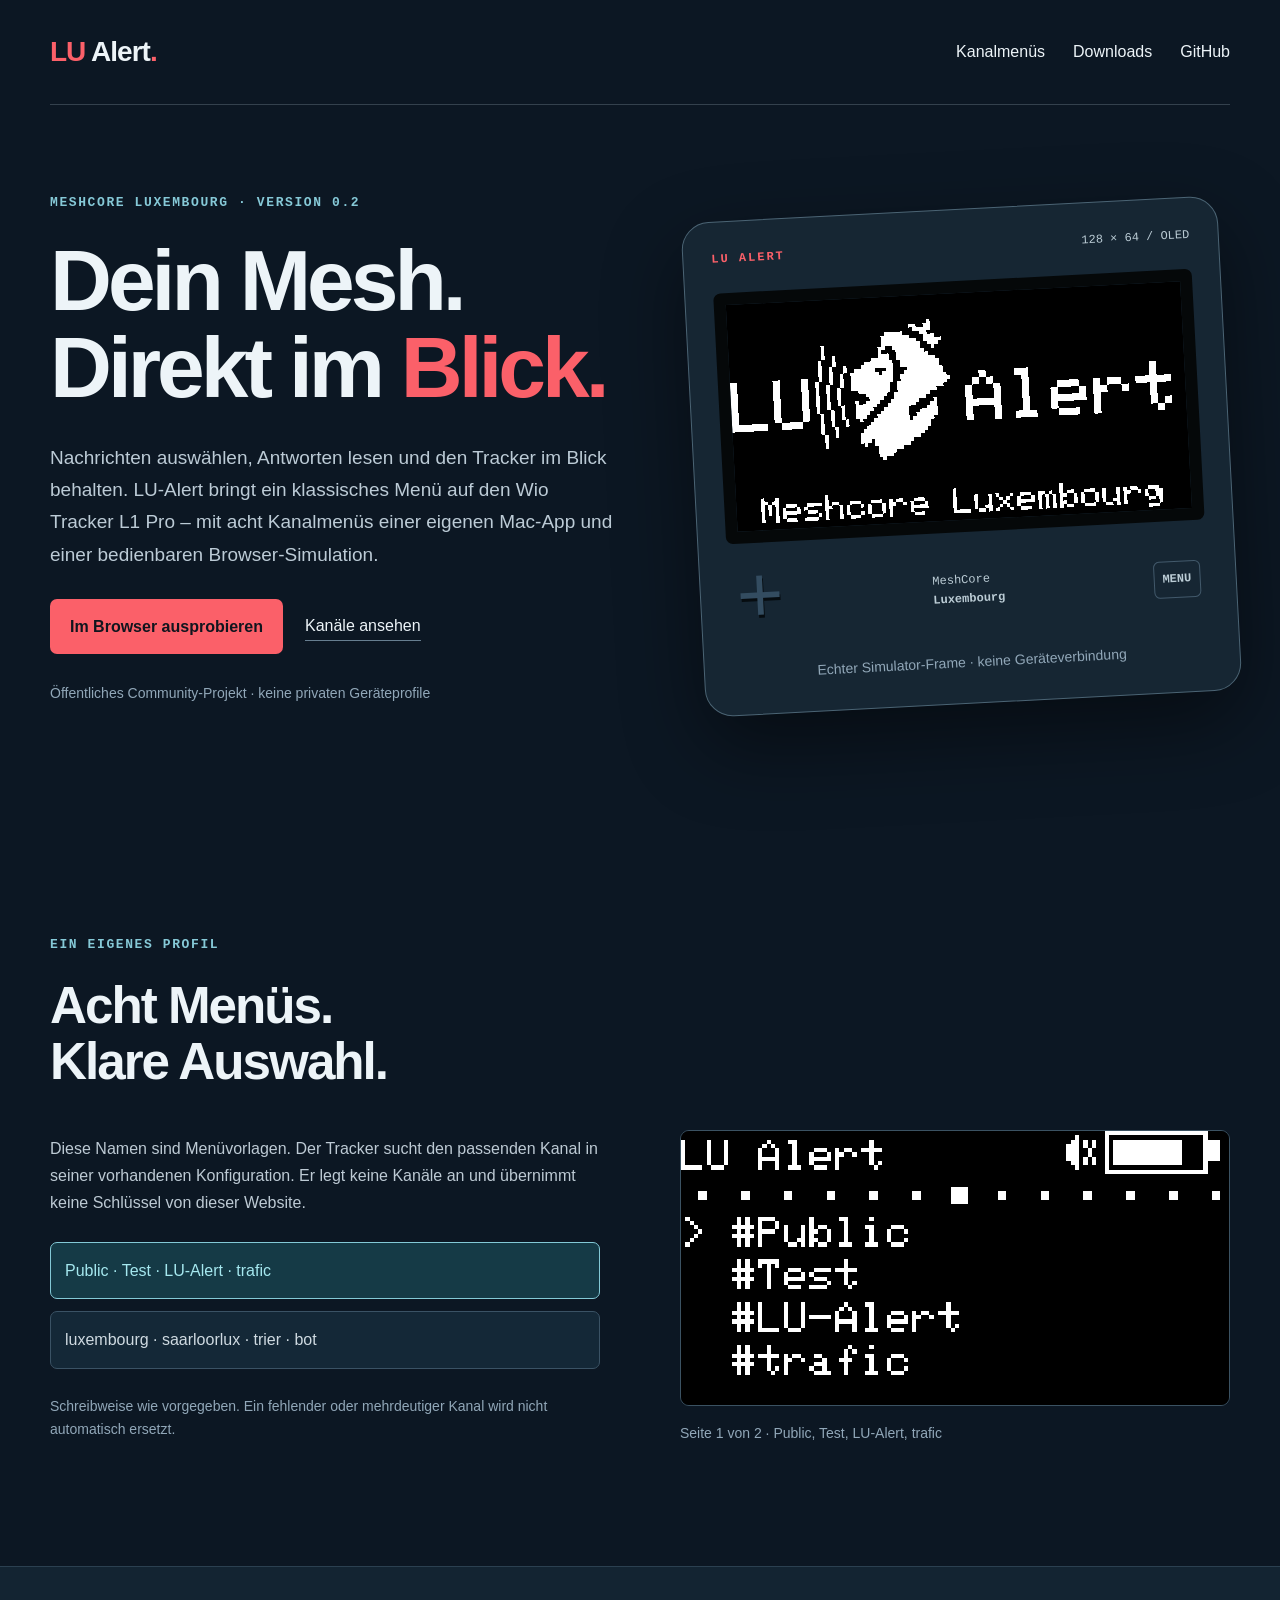
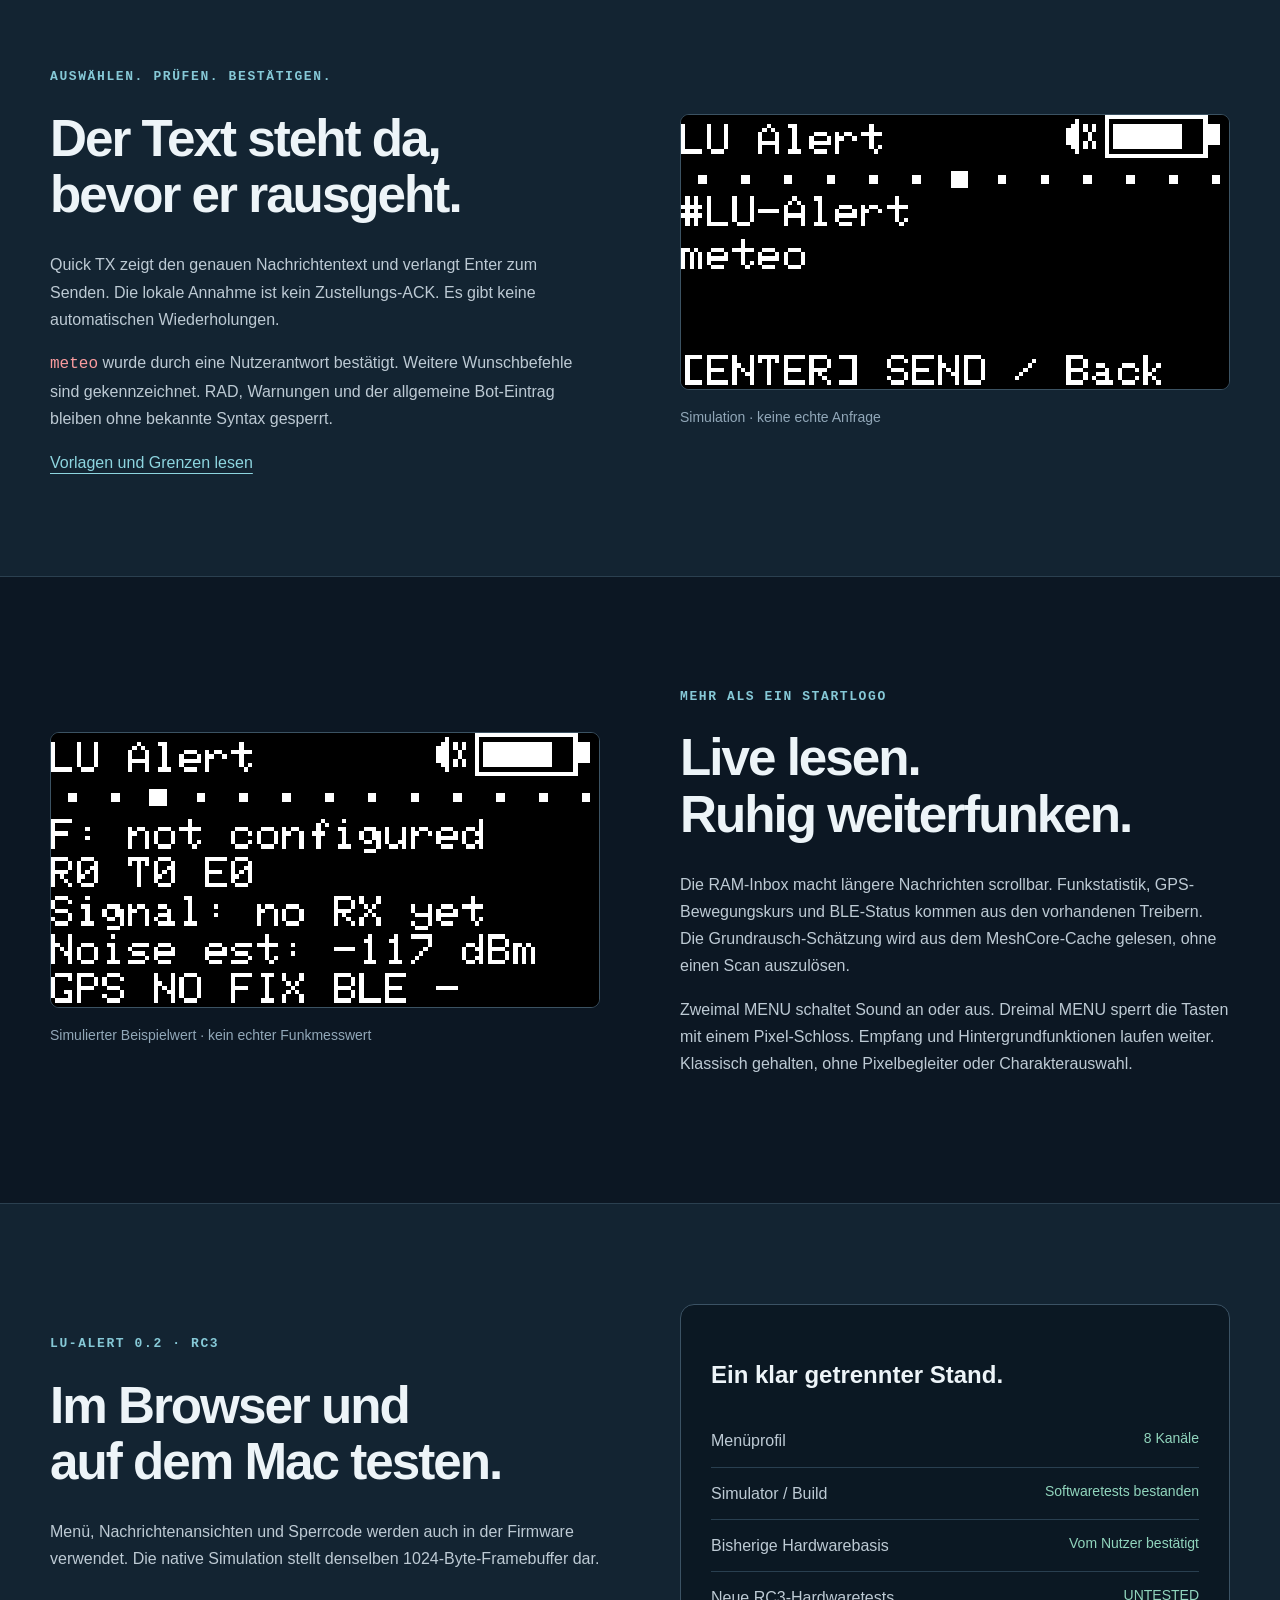
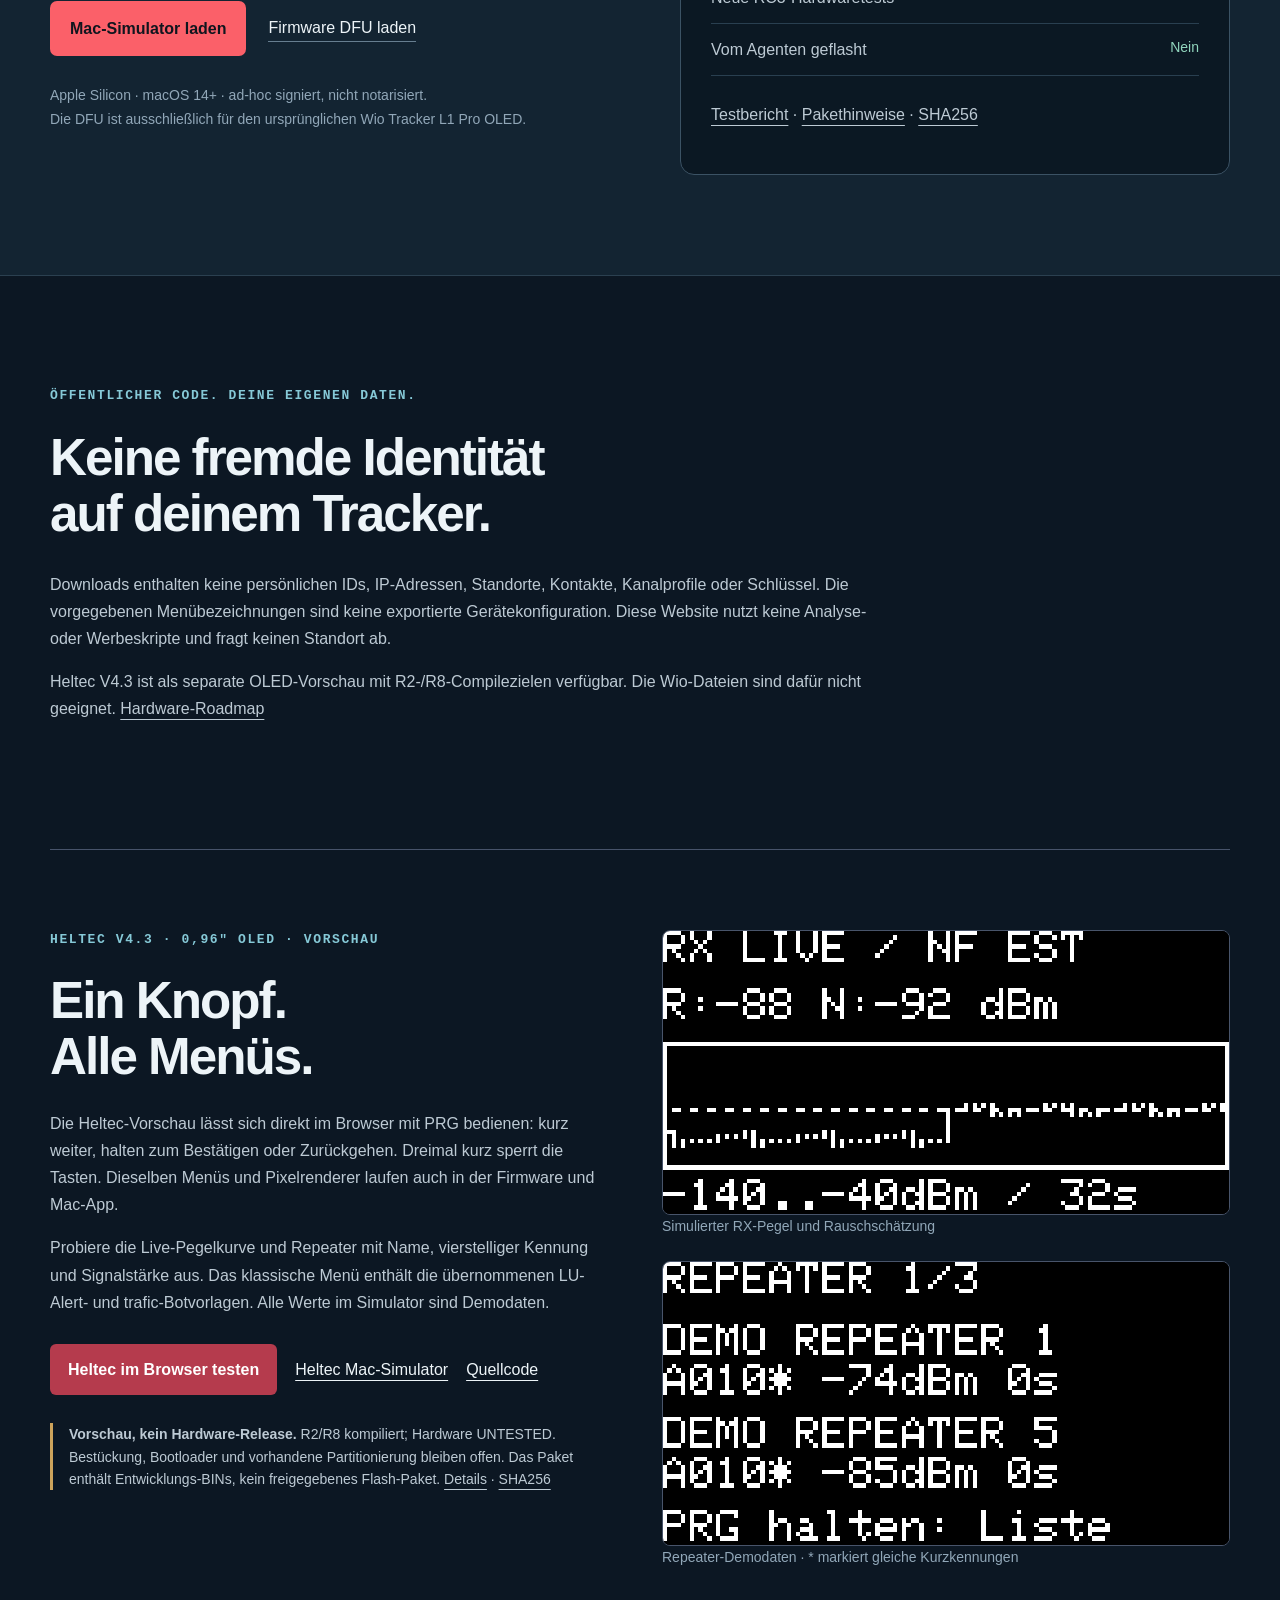
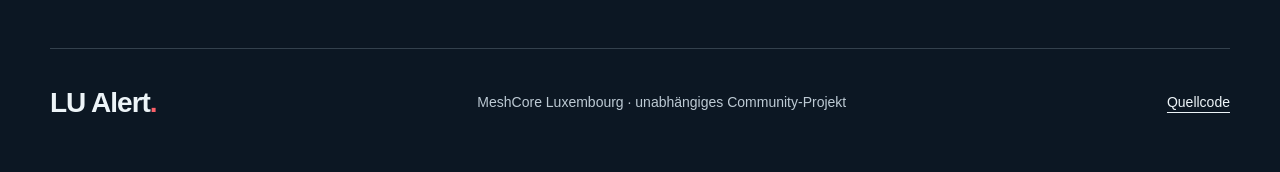
==== docs/index.html @ ee97c967 "Add Heltec V4.3 preview with shared PRG browser simulator and downloads" ====
<!doctype html>
<html lang="de"><head><meta charset="utf-8"><meta name="viewport" content="width=device-width,initial-scale=1"><title>LU-Alert · MeshCore Luxembourg</title><meta name="description" content="LU-Alert 0.2 für den Wio Tracker L1 Pro OLED: acht Kanalmenüs, Quick TX, Live RX, GPS und native Mac-Simulation."><meta http-equiv="Content-Security-Policy" content="default-src 'self'; img-src 'self'; style-src 'self'; script-src 'self'; connect-src 'self'; base-uri 'self'; form-action 'none'; object-src 'none'"><link rel="stylesheet" href="style.css?v=20261122-heltec1"><script defer src="app.js"></script></head><body>
<a class="skip" href="#inhalt">Zum Inhalt</a><header class="wrap"><a class="brand" href="#"><span>LU</span> Alert<span class="brand-dot">.</span></a><nav aria-label="Navigation"><a href="#kanaele">Kanalmenüs</a><a href="#download">Downloads</a><a href="https://github.com/levelstation/lu-alert" rel="noreferrer">GitHub</a></nav></header>
<main id="inhalt"><section class="hero wrap"><div><p class="eyebrow">MESHCORE LUXEMBOURG · VERSION 0.2</p><h1>Dein Mesh.<br>Direkt im <em>Blick.</em></h1><p class="lead">Nachrichten auswählen, Antworten lesen und den Tracker im Blick behalten. LU-Alert bringt ein klassisches Menü auf den Wio Tracker L1 Pro – mit acht Kanalmenüs einer eigenen Mac-App und einer bedienbaren Browser-Simulation.</p><div class="actions"><a class="button" href="simulator/">Im Browser ausprobieren</a><a class="secondary" href="#kanaele">Kanäle ansehen</a></div><p class="note">Öffentliches Community-Projekt · keine privaten Geräteprofile</p></div><figure class="tracker"><div class="device-top"><b>LU ALERT</b><span>128 × 64 / OLED</span></div><img src="assets/oled-home.png" width="512" height="256" alt="LU-Alert-Logo im tatsächlichen monochromen Simulator-Framebuffer"><div class="device-bottom"><span class="dpad" aria-hidden="true">+</span><span>MeshCore<br><strong>Luxembourg</strong></span><b class="device-menu">MENU</b></div><figcaption>Echter Simulator-Frame · keine Geräteverbindung</figcaption></figure></section>
<section class="wrap section" id="kanaele"><p class="eyebrow">EIN EIGENES PROFIL</p><h2>Acht Menüs.<br>Klare Auswahl.</h2><div class="channels-layout"><div><p>Diese Namen sind Menüvorlagen. Der Tracker sucht den passenden Kanal in seiner vorhandenen Konfiguration. Er legt keine Kanäle an und übernimmt keine Schlüssel von dieser Website.</p><div class="channel-buttons" role="group" aria-label="Kanalmenü-Seite"><button class="selected" data-page="first" aria-pressed="true">Public · Test · LU-Alert · trafic</button><button data-page="second" aria-pressed="false">luxembourg · saarloorlux · trier · bot</button></div><p class="note">Schreibweise wie vorgegeben. Ein fehlender oder mehrdeutiger Kanal wird nicht automatisch ersetzt.</p></div><figure class="screen"><img id="channel-frame" src="assets/channels-first.png" width="512" height="256" alt="Erste Seite der vier LU-Alert-Kanalmenüs"><figcaption id="channel-caption" aria-live="polite">Seite 1 von 2 · Public, Test, LU-Alert, trafic</figcaption></figure></div></section>
<section class="feature-band"><div class="wrap feature-layout"><div><p class="eyebrow">AUSWÄHLEN. PRÜFEN. BESTÄTIGEN.</p><h2>Der Text steht da,<br>bevor er rausgeht.</h2><p>Quick TX zeigt den genauen Nachrichtentext und verlangt Enter zum Senden. Die lokale Annahme ist kein Zustellungs-ACK. Es gibt keine automatischen Wiederholungen.</p><p><code>meteo</code> wurde durch eine Nutzerantwort bestätigt. Weitere Wunschbefehle sind gekennzeichnet. RAD, Warnungen und der allgemeine Bot-Eintrag bleiben ohne bekannte Syntax gesperrt.</p><a class="text-link" href="COMMANDS.md">Vorlagen und Grenzen lesen</a></div><figure class="screen"><img src="assets/meteo-preview.png" width="512" height="256" alt="Exakte meteo-Vorschau vor dem ausdrücklichen Sendebefehl"><figcaption>Simulation · keine echte Anfrage</figcaption></figure></div></section>
<section class="wrap section live-layout"><figure class="screen"><img src="assets/noise.png" width="512" height="256" alt="Live-Ansicht mit einem ausdrücklich simulierten Rauschpegel"><figcaption>Simulierter Beispielwert · kein echter Funkmesswert</figcaption></figure><div><p class="eyebrow">MEHR ALS EIN STARTLOGO</p><h2>Live lesen.<br>Ruhig weiterfunken.</h2><p>Die RAM-Inbox macht längere Nachrichten scrollbar. Funkstatistik, GPS-Bewegungskurs und BLE-Status kommen aus den vorhandenen Treibern. Die Grundrausch-Schätzung wird aus dem MeshCore-Cache gelesen, ohne einen Scan auszulösen.</p><p>Zweimal MENU schaltet Sound an oder aus. Dreimal MENU sperrt die Tasten mit einem Pixel-Schloss. Empfang und Hintergrundfunktionen laufen weiter. Klassisch gehalten, ohne Pixelbegleiter oder Charakterauswahl.</p></div></section>
<section class="download-section" id="download"><div class="wrap download-layout"><div><p class="eyebrow">LU-ALERT 0.2 · RC3</p><h2>Im Browser und<br>auf dem Mac testen.</h2><p>Menü, Nachrichtenansichten und Sperrcode werden auch in der Firmware verwendet. Die native Simulation stellt denselben 1024-Byte-Framebuffer dar.</p><div class="actions"><a class="button" href="downloads/LU-Alert-Simulator-macOS-arm64.zip" download>Mac-Simulator laden</a><a class="secondary" href="downloads/LU-Alert-0.2-Wio-L1-Pro-DFU.zip" download>Firmware DFU laden</a></div><p class="note">Apple Silicon · macOS 14+ · ad-hoc signiert, nicht notarisiert.<br>Die DFU ist ausschließlich für den ursprünglichen Wio Tracker L1 Pro OLED.</p></div><aside class="release"><h3>Ein klar getrennter Stand.</h3><dl><div><dt>Menüprofil</dt><dd>8 Kanäle</dd></div><div><dt>Simulator / Build</dt><dd>Softwaretests bestanden</dd></div><div><dt>Bisherige Hardwarebasis</dt><dd>Vom Nutzer bestätigt</dd></div><div><dt>Neue RC3-Hardwaretests</dt><dd>UNTESTED</dd></div><div><dt>Vom Agenten geflasht</dt><dd>Nein</dd></div></dl><p><a href="TEST-REPORT.md">Testbericht</a> · <a href="FLASHING-GUIDE.md">Pakethinweise</a> · <a href="downloads/SHA256SUMS">SHA256</a></p></aside></div></section>
<section class="wrap section privacy"><p class="eyebrow">ÖFFENTLICHER CODE. DEINE EIGENEN DATEN.</p><h2>Keine fremde Identität<br>auf deinem Tracker.</h2><p>Downloads enthalten keine persönlichen IDs, IP-Adressen, Standorte, Kontakte, Kanalprofile oder Schlüssel. Die vorgegebenen Menübezeichnungen sind keine exportierte Gerätekonfiguration. Diese Website nutzt keine Analyse- oder Werbeskripte und fragt keinen Standort ab.</p><p>Heltec V4.3 ist als separate OLED-Vorschau mit R2-/R8-Compilezielen verfügbar. Die Wio-Dateien sind dafür nicht geeignet. <a href="ROADMAP.md">Hardware-Roadmap</a></p></section><section class="heltec-preview wrap" id="heltec"><div class="heltec-copy"><p class="eyebrow">HELTEC V4.3 · 0,96″ OLED · VORSCHAU</p><h2>Ein Knopf.<br>Alle Menüs.</h2><p>Die Heltec-Vorschau lässt sich direkt im Browser mit PRG bedienen: kurz weiter, halten zum Bestätigen oder Zurückgehen. Dreimal kurz sperrt die Tasten. Dieselben Menüs und Pixelrenderer laufen auch in der Firmware und Mac-App.</p><p>Probiere die Live-Pegelkurve und Repeater mit Name, vierstelliger Kennung und Signalstärke aus. Das klassische Menü enthält die übernommenen LU-Alert- und trafic-Botvorlagen. Alle Werte im Simulator sind Demodaten.</p><div class="heltec-actions"><a class="button" href="simulator/heltec/">Heltec im Browser testen</a><a href="downloads/heltec/LU-Alert-Heltec-V4.3-Simulator-macOS-arm64.zip" download>Heltec Mac-Simulator</a><a href="downloads/heltec/LU-Alert-Heltec-V4.3-Source.zip" download>Quellcode</a></div><p class="heltec-note"><strong>Vorschau, kein Hardware-Release.</strong> R2/R8 kompiliert; Hardware UNTESTED. Bestückung, Bootloader und vorhandene Partitionierung bleiben offen. Das Paket enthält Entwicklungs-BINs, kein freigegebenes Flash-Paket. <a href="HELTEC-V4.3.md">Details</a> · <a href="downloads/heltec/SHA256SUMS">SHA256</a></p></div><div class="heltec-shots"><figure><img src="assets/heltec-noise-change.png" width="512" height="256" alt="Heltec-Simulator mit Empfangspegelkurve und getrennter Rauschschätzung"><figcaption>Simulierter RX-Pegel und Rauschschätzung</figcaption></figure><figure><img src="assets/heltec-repeaters-direct.png" width="512" height="256" alt="Simulierte Repeater mit Namen, vier Hex-Zeichen, RSSI und Alter"><figcaption>Repeater-Demodaten · * markiert gleiche Kurzkennungen</figcaption></figure></div></section></main><footer class="wrap"><a class="brand" href="#">LU Alert<span class="brand-dot">.</span></a><p>MeshCore Luxembourg · unabhängiges Community-Projekt</p><a href="https://github.com/levelstation/lu-alert" rel="noreferrer">Quellcode</a></footer></body></html>
---- docs/style.css ----
*{box-sizing:border-box}html{scroll-behavior:smooth}body{margin:0;background:#0c1723;color:#edf4f8;font:16px/1.7 -apple-system,BlinkMacSystemFont,"Segoe UI",sans-serif}a{color:inherit;text-underline-offset:5px}button{font:inherit}.wrap{width:min(1180px,calc(100% - 48px));margin:auto}header,footer{display:flex;align-items:center;justify-content:space-between;gap:24px;padding:28px 0;border-bottom:1px solid #34414d}nav{display:flex;gap:28px}nav a,.brand{text-decoration:none}.brand{font-size:28px;font-weight:800;letter-spacing:-1px}.brand>span:first-child{color:#fb6069}.brand-dot{color:#fb6069}.hero{display:grid;grid-template-columns:1.05fr 1fr;gap:80px;align-items:center;min-height:720px;padding-top:64px;padding-bottom:80px}.eyebrow{font:700 13px/1.5 ui-monospace,monospace;letter-spacing:1.6px;color:#86c9d7;margin:0 0 24px}h1{font-size:clamp(52px,6.7vw,86px);line-height:1.02;letter-spacing:-4px;margin:0 0 30px}h1 em{font-style:normal;color:#fb6069}h2{font-size:clamp(36px,4vw,56px);line-height:1.1;letter-spacing:-2px;margin:0 0 28px}h3{font-size:24px;line-height:1.3}.lead{font-size:19px;color:#bccbd6;max-width:580px}p{color:#bdcad4}p.note,.note,figcaption{font-size:14px;color:#91a7b8}.actions{display:flex;gap:22px;align-items:center;flex-wrap:wrap;margin:28px 0}.button{display:inline-block;padding:14px 20px;border-radius:7px;background:#fb6069;color:#10151e;font-weight:750;text-decoration:none}.button:hover{background:#ff8a91}.secondary{text-decoration:none;border-bottom:1px solid #677e90}.tracker{margin:0;background:#162633;border:1px solid #4b6474;border-radius:28px;padding:28px;transform:rotate(-3deg);box-shadow:0 30px 80px #0007}.device-top,.device-bottom{display:flex;justify-content:space-between;align-items:center;font:12px/1.6 ui-monospace,monospace;color:#bbccd5;gap:15px}.device-top{margin-bottom:24px}.device-top b{color:#fb6069;letter-spacing:2px}.tracker img{border:12px solid #050809;border-radius:7px}.device-bottom{padding:30px 7px 15px}.dpad{font-size:80px;line-height:.7;color:#334c60;text-shadow:1px 3px 0 #060c10}.device-menu{border:1px solid #42596b;border-radius:6px;padding:8px}figure img{display:block;width:100%;height:auto;image-rendering:pixelated;background:#000}.tracker figcaption{margin-top:18px;text-align:center}.section{padding-top:110px;padding-bottom:110px}.channels-layout,.feature-layout,.live-layout,.download-layout{display:grid;grid-template-columns:1fr 1fr;gap:80px;align-items:center}.channel-buttons{display:grid;gap:12px;margin:26px 0}.channel-buttons button{background:#142837;border:1px solid #3a5264;border-radius:7px;color:#cfdae1;text-align:left;padding:14px;cursor:pointer}.channel-buttons button.selected{border-color:#83c9d6;color:#a5e8ef;background:#153a46}.screen{margin:0;min-width:0}.screen img{border:1px solid #3b5262;border-radius:9px}.screen figcaption{margin-top:16px}.feature-band,.download-section{background:#132432;padding:100px 0;border-top:1px solid #2b4050;border-bottom:1px solid #2b4050}.text-link{color:#8dd5df}code{color:#fb9c9f}.release{background:#0b1823;border:1px solid #3b5264;border-radius:14px;padding:30px}.release dl{margin:25px 0}.release dl div{display:flex;justify-content:space-between;gap:20px;padding:12px 0;border-bottom:1px solid #293f50}.release dt{color:#bdcad4}.release dd{margin:0;color:#91d5bd;font-size:14px;text-align:right}.privacy p{max-width:820px}footer{border-top:1px solid #34414d;border-bottom:0;font-size:14px;padding-bottom:45px}.skip{position:absolute;left:20px;top:-80px}.skip:focus{top:10px;background:#fff;color:#000;padding:10px}button:focus-visible,a:focus-visible{outline:3px solid #83c9d6;outline-offset:5px}@media(max-width:800px){.wrap{width:calc(100% - 36px)}header{gap:16px}nav{gap:16px;font-size:14px}.hero,.channels-layout,.feature-layout,.live-layout,.download-layout{grid-template-columns:1fr;gap:44px}.hero{padding:50px 0 70px}.hero .tracker{max-width:500px;margin:auto;width:94%}h1{letter-spacing:-2px}.section{padding:75px 0}.feature-band,.download-section{padding:70px 0}.live-layout .screen{order:2}footer{align-items:flex-start;flex-direction:column;gap:8px}.release{padding:22px}}@media(prefers-reduced-motion:reduce){html{scroll-behavior:auto}}

.heltec-preview{padding-top:80px;padding-bottom:80px;display:grid;grid-template-columns:minmax(0,1fr) minmax(0,1fr);gap:44px;border-top:1px solid #47536a}.heltec-preview h2{margin:10px 0 24px}.heltec-actions{display:flex;gap:18px;align-items:center;flex-wrap:wrap;margin:28px 0}.heltec-actions a{font-size:16px}.heltec-shots{display:grid;gap:24px;align-content:center}.heltec-shots figure{margin:0}.heltec-shots img{display:block;width:100%;height:auto;image-rendering:pixelated;background:#000;border:1px solid #48546a;border-radius:8px}.heltec-shots figcaption,.heltec-note{font-size:14px;line-height:1.6}.heltec-note{border-left:3px solid #cda35b;padding-left:16px}.heltec-preview .button{background:#5945b5;color:#fff;padding:12px 18px;border-radius:6px;text-decoration:none}body:has(.brand) .heltec-preview .button{background:#b53b4d}@media(max-width:800px){.heltec-preview{grid-template-columns:1fr;padding-top:48px;padding-bottom:48px;gap:24px}}
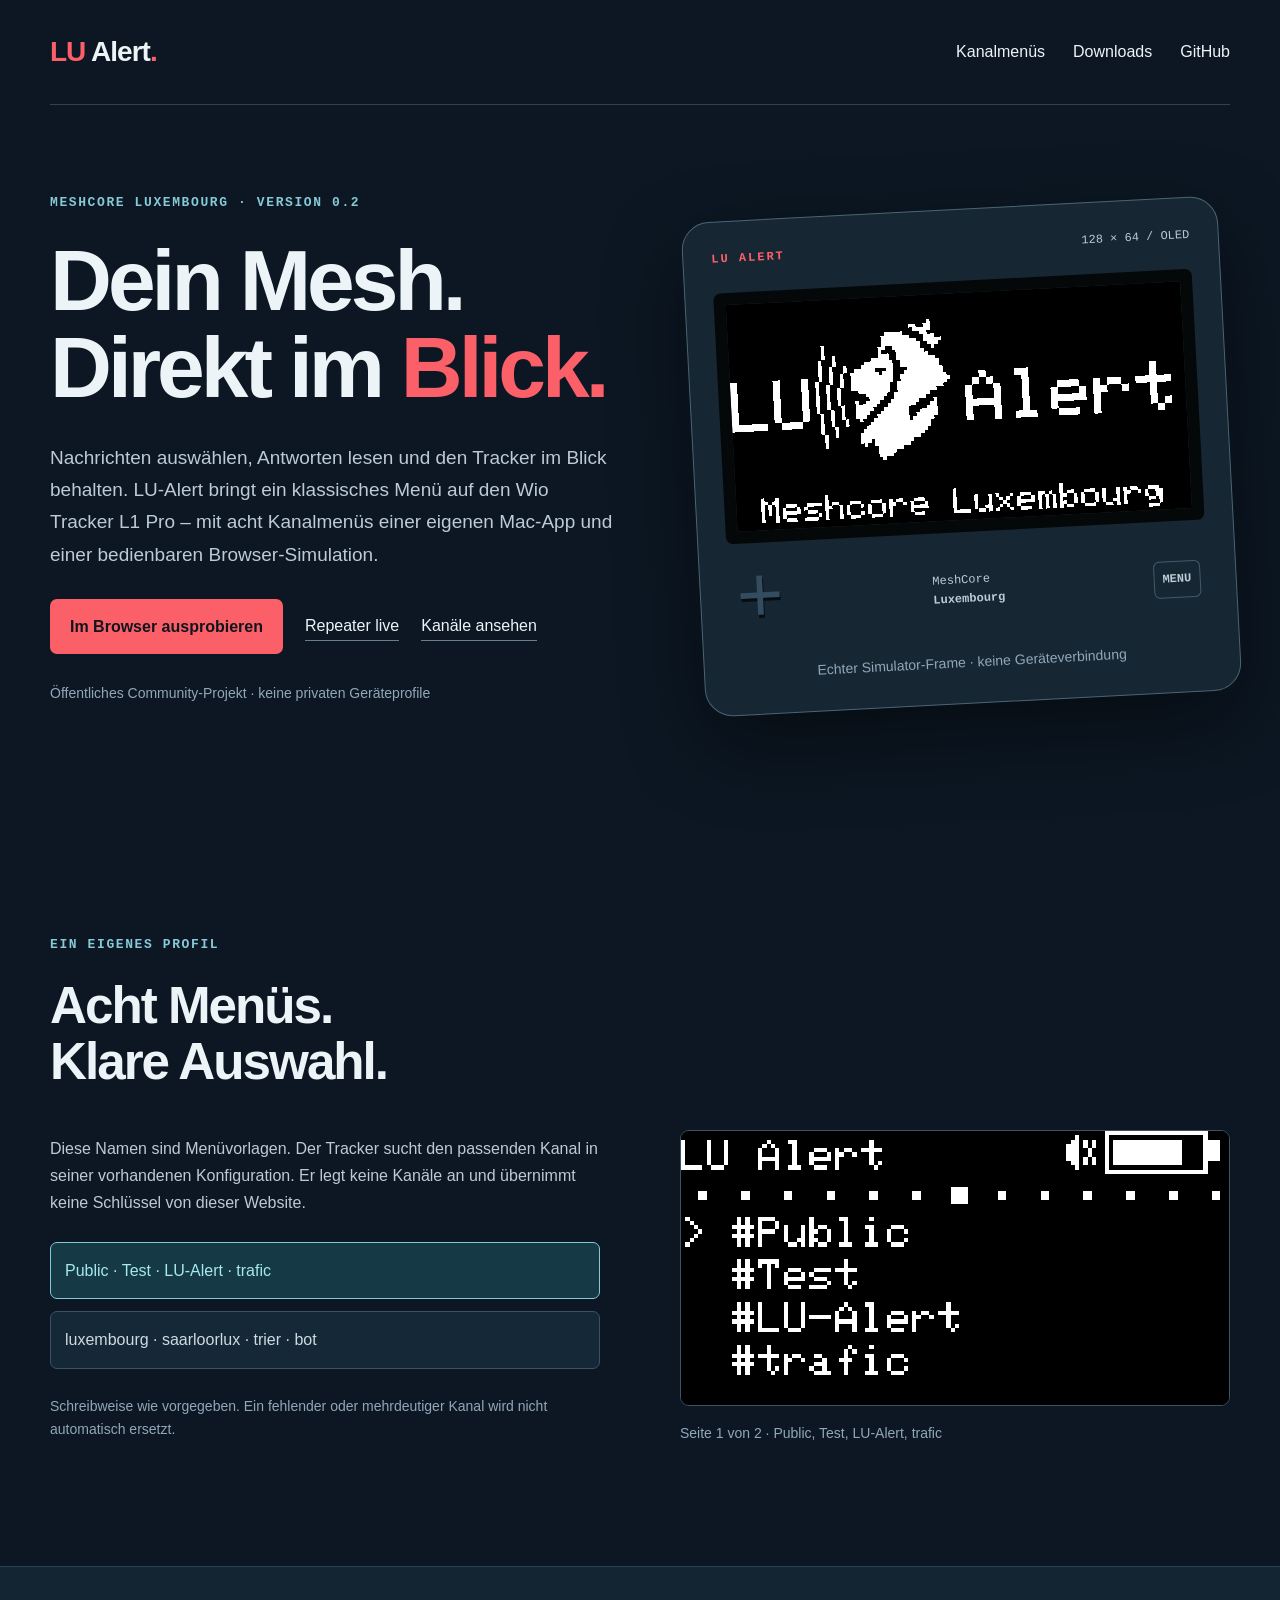
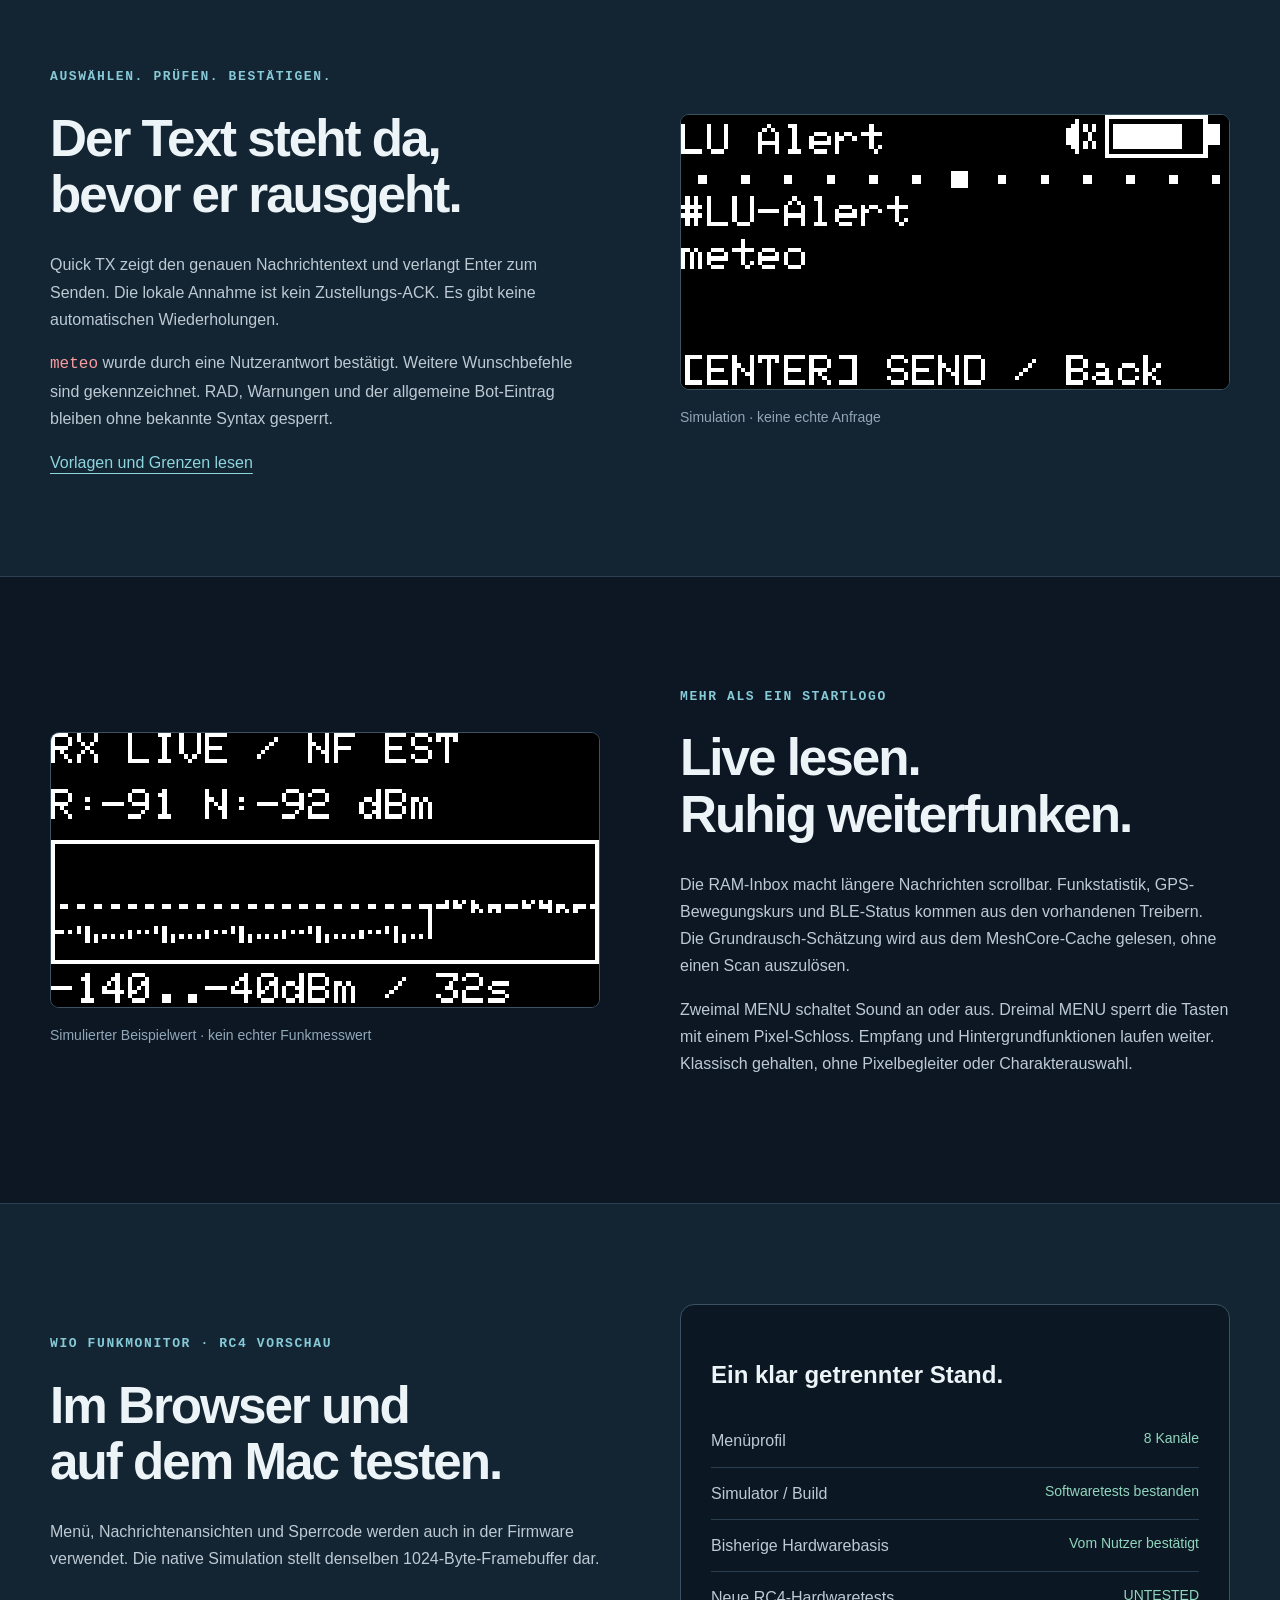
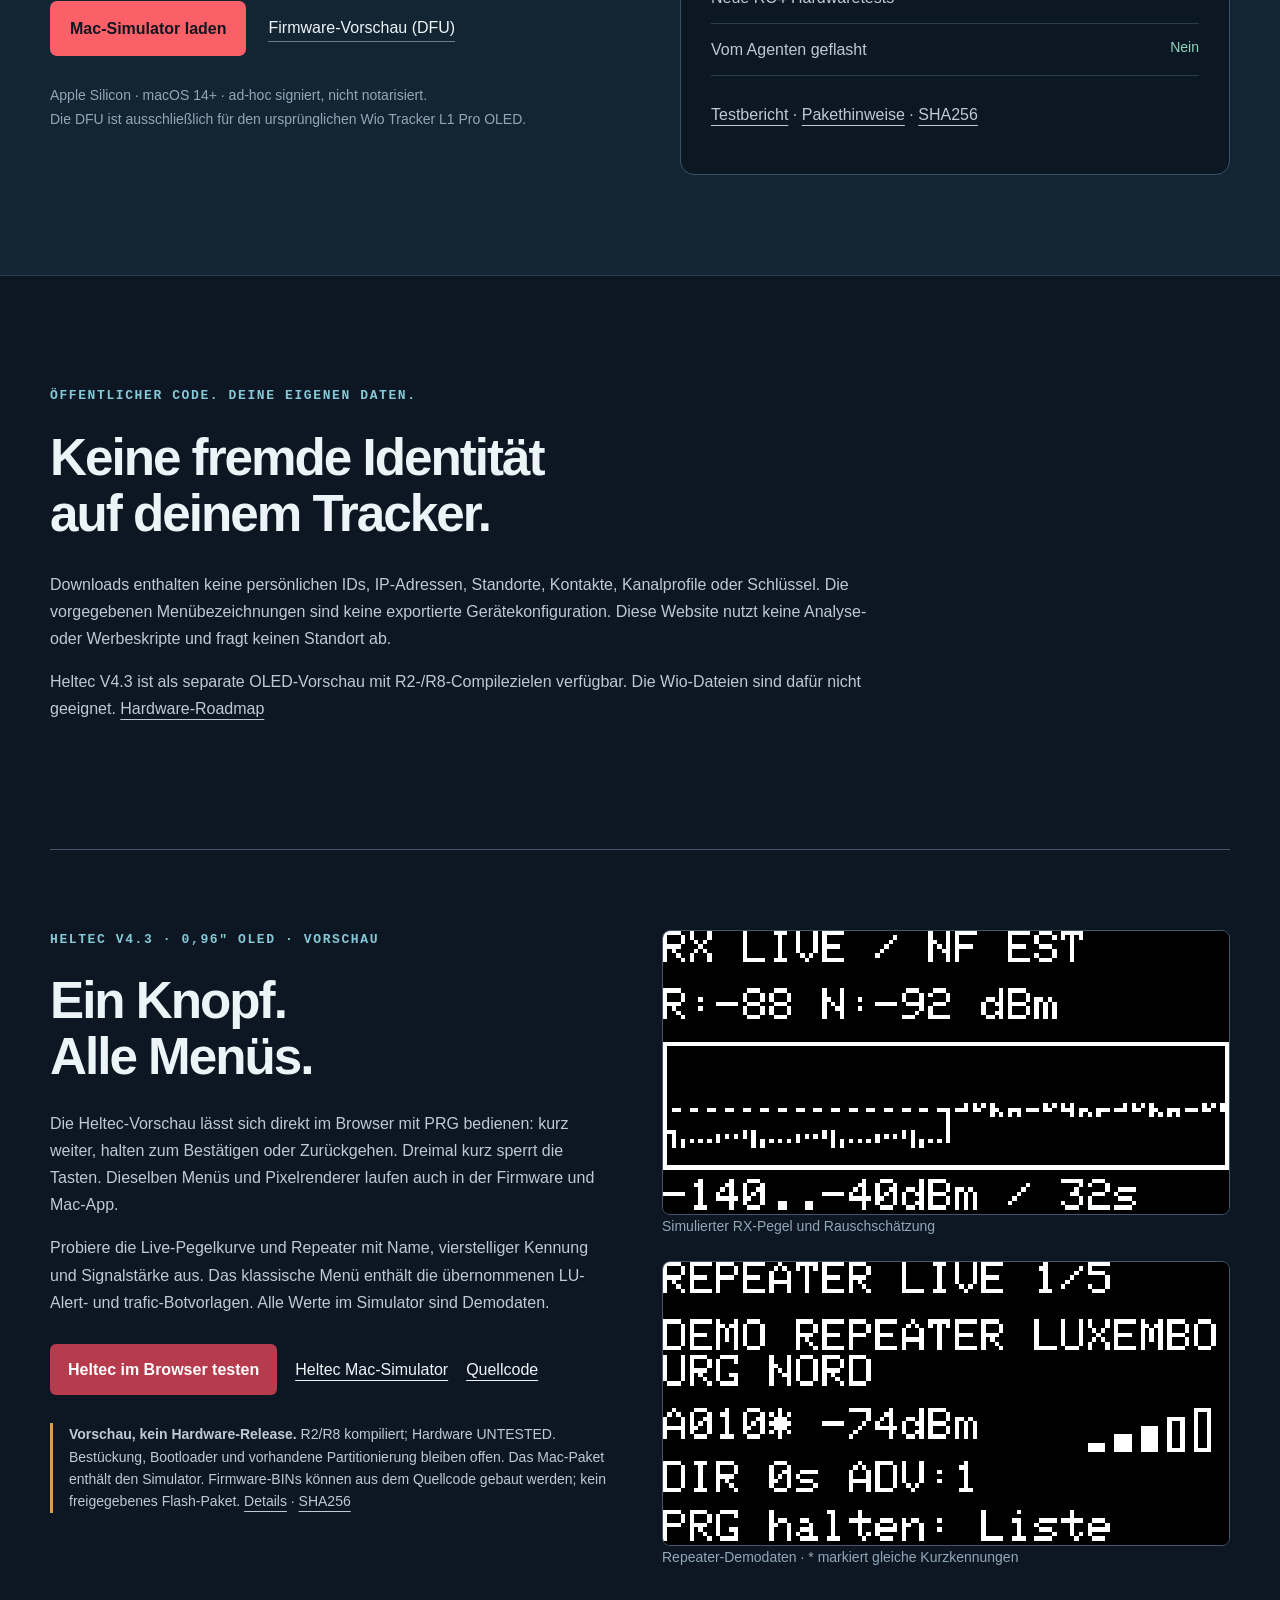
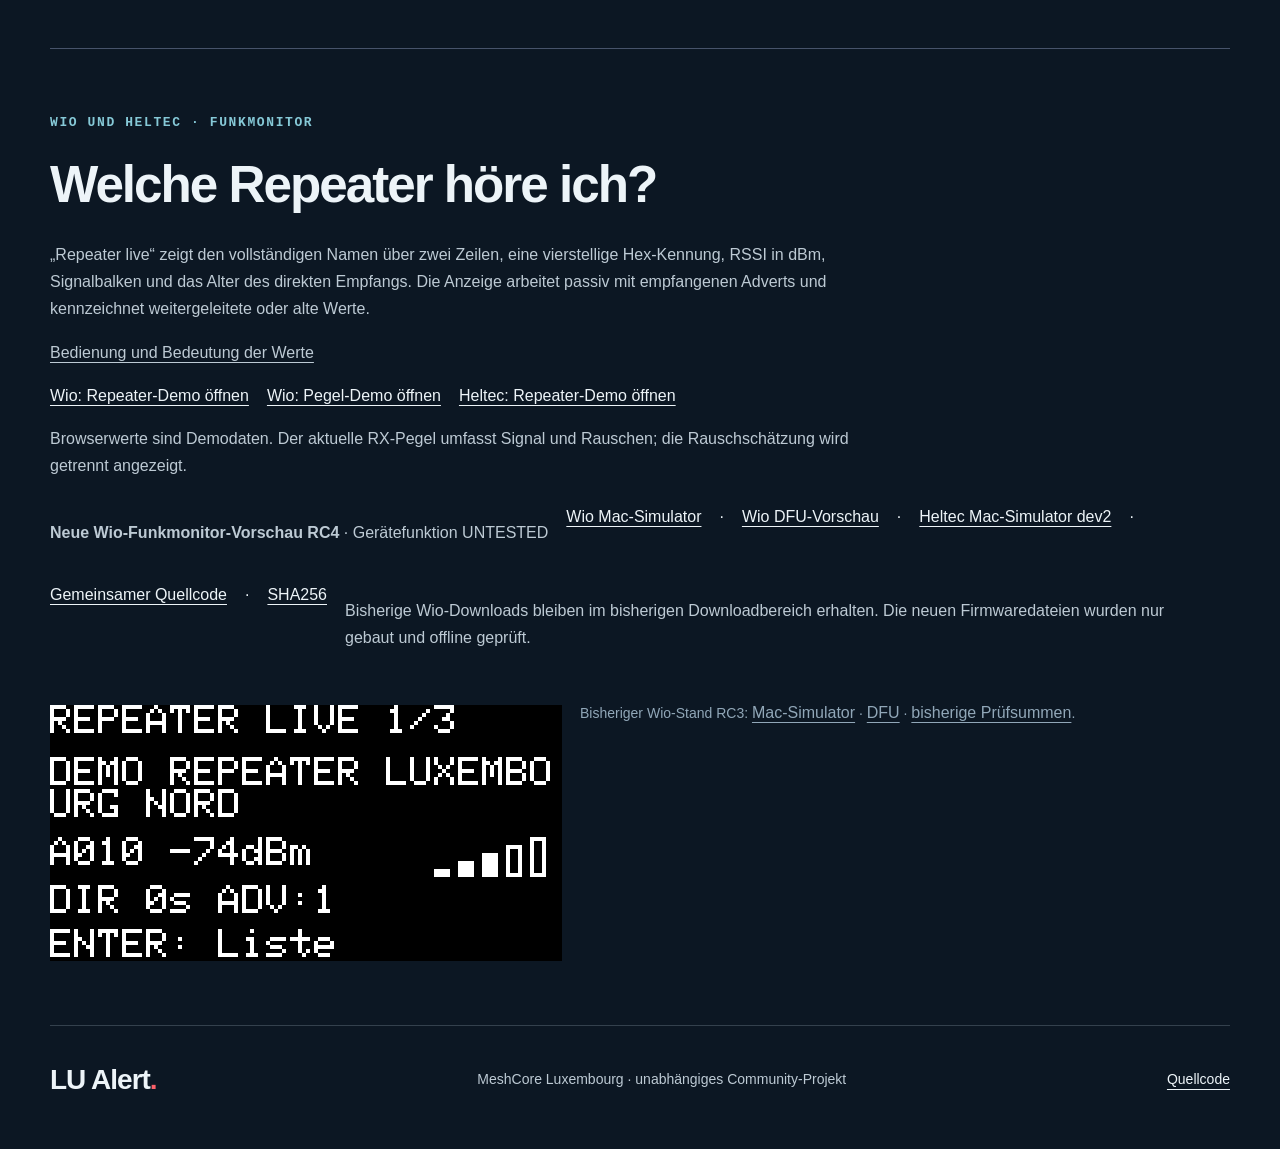
==== commit 5d632d36: "Add shared Wio and Heltec passive radio monitor with full repeater names Expose Repeater live and Pe" ====
--- a/docs/index.html
+++ b/docs/index.html
@@ -1,9 +1,9 @@
 <!doctype html>
-<html lang="de"><head><meta charset="utf-8"><meta name="viewport" content="width=device-width,initial-scale=1"><title>LU-Alert · MeshCore Luxembourg</title><meta name="description" content="LU-Alert 0.2 für den Wio Tracker L1 Pro OLED: acht Kanalmenüs, Quick TX, Live RX, GPS und native Mac-Simulation."><meta http-equiv="Content-Security-Policy" content="default-src 'self'; img-src 'self'; style-src 'self'; script-src 'self'; connect-src 'self'; base-uri 'self'; form-action 'none'; object-src 'none'"><link rel="stylesheet" href="style.css?v=20261122-heltec1"><script defer src="app.js"></script></head><body>
+<html lang="de"><head><meta charset="utf-8"><meta name="viewport" content="width=device-width,initial-scale=1"><title>LU-Alert · MeshCore Luxembourg</title><meta name="description" content="LU-Alert 0.2 für den Wio Tracker L1 Pro OLED: acht Kanalmenüs, Quick TX, Live RX, GPS und native Mac-Simulation."><meta http-equiv="Content-Security-Policy" content="default-src 'self'; img-src 'self'; style-src 'self'; script-src 'self'; connect-src 'self'; base-uri 'self'; form-action 'none'; object-src 'none'"><link rel="stylesheet" href="style.css?v=radio-live-2"><script defer src="app.js"></script></head><body>
 <a class="skip" href="#inhalt">Zum Inhalt</a><header class="wrap"><a class="brand" href="#"><span>LU</span> Alert<span class="brand-dot">.</span></a><nav aria-label="Navigation"><a href="#kanaele">Kanalmenüs</a><a href="#download">Downloads</a><a href="https://github.com/levelstation/lu-alert" rel="noreferrer">GitHub</a></nav></header>
-<main id="inhalt"><section class="hero wrap"><div><p class="eyebrow">MESHCORE LUXEMBOURG · VERSION 0.2</p><h1>Dein Mesh.<br>Direkt im <em>Blick.</em></h1><p class="lead">Nachrichten auswählen, Antworten lesen und den Tracker im Blick behalten. LU-Alert bringt ein klassisches Menü auf den Wio Tracker L1 Pro – mit acht Kanalmenüs einer eigenen Mac-App und einer bedienbaren Browser-Simulation.</p><div class="actions"><a class="button" href="simulator/">Im Browser ausprobieren</a><a class="secondary" href="#kanaele">Kanäle ansehen</a></div><p class="note">Öffentliches Community-Projekt · keine privaten Geräteprofile</p></div><figure class="tracker"><div class="device-top"><b>LU ALERT</b><span>128 × 64 / OLED</span></div><img src="assets/oled-home.png" width="512" height="256" alt="LU-Alert-Logo im tatsächlichen monochromen Simulator-Framebuffer"><div class="device-bottom"><span class="dpad" aria-hidden="true">+</span><span>MeshCore<br><strong>Luxembourg</strong></span><b class="device-menu">MENU</b></div><figcaption>Echter Simulator-Frame · keine Geräteverbindung</figcaption></figure></section>
+<main id="inhalt"><section class="hero wrap"><div><p class="eyebrow">MESHCORE LUXEMBOURG · VERSION 0.2</p><h1>Dein Mesh.<br>Direkt im <em>Blick.</em></h1><p class="lead">Nachrichten auswählen, Antworten lesen und den Tracker im Blick behalten. LU-Alert bringt ein klassisches Menü auf den Wio Tracker L1 Pro – mit acht Kanalmenüs einer eigenen Mac-App und einer bedienbaren Browser-Simulation.</p><div class="actions"><a class="button" href="simulator/">Im Browser ausprobieren</a><a class="secondary" href="simulator/?demo=repeaters">Repeater live</a><a class="secondary" href="#kanaele">Kanäle ansehen</a></div><p class="note">Öffentliches Community-Projekt · keine privaten Geräteprofile</p></div><figure class="tracker"><div class="device-top"><b>LU ALERT</b><span>128 × 64 / OLED</span></div><img src="assets/oled-home.png" width="512" height="256" alt="LU-Alert-Logo im tatsächlichen monochromen Simulator-Framebuffer"><div class="device-bottom"><span class="dpad" aria-hidden="true">+</span><span>MeshCore<br><strong>Luxembourg</strong></span><b class="device-menu">MENU</b></div><figcaption>Echter Simulator-Frame · keine Geräteverbindung</figcaption></figure></section>
 <section class="wrap section" id="kanaele"><p class="eyebrow">EIN EIGENES PROFIL</p><h2>Acht Menüs.<br>Klare Auswahl.</h2><div class="channels-layout"><div><p>Diese Namen sind Menüvorlagen. Der Tracker sucht den passenden Kanal in seiner vorhandenen Konfiguration. Er legt keine Kanäle an und übernimmt keine Schlüssel von dieser Website.</p><div class="channel-buttons" role="group" aria-label="Kanalmenü-Seite"><button class="selected" data-page="first" aria-pressed="true">Public · Test · LU-Alert · trafic</button><button data-page="second" aria-pressed="false">luxembourg · saarloorlux · trier · bot</button></div><p class="note">Schreibweise wie vorgegeben. Ein fehlender oder mehrdeutiger Kanal wird nicht automatisch ersetzt.</p></div><figure class="screen"><img id="channel-frame" src="assets/channels-first.png" width="512" height="256" alt="Erste Seite der vier LU-Alert-Kanalmenüs"><figcaption id="channel-caption" aria-live="polite">Seite 1 von 2 · Public, Test, LU-Alert, trafic</figcaption></figure></div></section>
 <section class="feature-band"><div class="wrap feature-layout"><div><p class="eyebrow">AUSWÄHLEN. PRÜFEN. BESTÄTIGEN.</p><h2>Der Text steht da,<br>bevor er rausgeht.</h2><p>Quick TX zeigt den genauen Nachrichtentext und verlangt Enter zum Senden. Die lokale Annahme ist kein Zustellungs-ACK. Es gibt keine automatischen Wiederholungen.</p><p><code>meteo</code> wurde durch eine Nutzerantwort bestätigt. Weitere Wunschbefehle sind gekennzeichnet. RAD, Warnungen und der allgemeine Bot-Eintrag bleiben ohne bekannte Syntax gesperrt.</p><a class="text-link" href="COMMANDS.md">Vorlagen und Grenzen lesen</a></div><figure class="screen"><img src="assets/meteo-preview.png" width="512" height="256" alt="Exakte meteo-Vorschau vor dem ausdrücklichen Sendebefehl"><figcaption>Simulation · keine echte Anfrage</figcaption></figure></div></section>
-<section class="wrap section live-layout"><figure class="screen"><img src="assets/noise.png" width="512" height="256" alt="Live-Ansicht mit einem ausdrücklich simulierten Rauschpegel"><figcaption>Simulierter Beispielwert · kein echter Funkmesswert</figcaption></figure><div><p class="eyebrow">MEHR ALS EIN STARTLOGO</p><h2>Live lesen.<br>Ruhig weiterfunken.</h2><p>Die RAM-Inbox macht längere Nachrichten scrollbar. Funkstatistik, GPS-Bewegungskurs und BLE-Status kommen aus den vorhandenen Treibern. Die Grundrausch-Schätzung wird aus dem MeshCore-Cache gelesen, ohne einen Scan auszulösen.</p><p>Zweimal MENU schaltet Sound an oder aus. Dreimal MENU sperrt die Tasten mit einem Pixel-Schloss. Empfang und Hintergrundfunktionen laufen weiter. Klassisch gehalten, ohne Pixelbegleiter oder Charakterauswahl.</p></div></section>
-<section class="download-section" id="download"><div class="wrap download-layout"><div><p class="eyebrow">LU-ALERT 0.2 · RC3</p><h2>Im Browser und<br>auf dem Mac testen.</h2><p>Menü, Nachrichtenansichten und Sperrcode werden auch in der Firmware verwendet. Die native Simulation stellt denselben 1024-Byte-Framebuffer dar.</p><div class="actions"><a class="button" href="downloads/LU-Alert-Simulator-macOS-arm64.zip" download>Mac-Simulator laden</a><a class="secondary" href="downloads/LU-Alert-0.2-Wio-L1-Pro-DFU.zip" download>Firmware DFU laden</a></div><p class="note">Apple Silicon · macOS 14+ · ad-hoc signiert, nicht notarisiert.<br>Die DFU ist ausschließlich für den ursprünglichen Wio Tracker L1 Pro OLED.</p></div><aside class="release"><h3>Ein klar getrennter Stand.</h3><dl><div><dt>Menüprofil</dt><dd>8 Kanäle</dd></div><div><dt>Simulator / Build</dt><dd>Softwaretests bestanden</dd></div><div><dt>Bisherige Hardwarebasis</dt><dd>Vom Nutzer bestätigt</dd></div><div><dt>Neue RC3-Hardwaretests</dt><dd>UNTESTED</dd></div><div><dt>Vom Agenten geflasht</dt><dd>Nein</dd></div></dl><p><a href="TEST-REPORT.md">Testbericht</a> · <a href="FLASHING-GUIDE.md">Pakethinweise</a> · <a href="downloads/SHA256SUMS">SHA256</a></p></aside></div></section>
-<section class="wrap section privacy"><p class="eyebrow">ÖFFENTLICHER CODE. DEINE EIGENEN DATEN.</p><h2>Keine fremde Identität<br>auf deinem Tracker.</h2><p>Downloads enthalten keine persönlichen IDs, IP-Adressen, Standorte, Kontakte, Kanalprofile oder Schlüssel. Die vorgegebenen Menübezeichnungen sind keine exportierte Gerätekonfiguration. Diese Website nutzt keine Analyse- oder Werbeskripte und fragt keinen Standort ab.</p><p>Heltec V4.3 ist als separate OLED-Vorschau mit R2-/R8-Compilezielen verfügbar. Die Wio-Dateien sind dafür nicht geeignet. <a href="ROADMAP.md">Hardware-Roadmap</a></p></section><section class="heltec-preview wrap" id="heltec"><div class="heltec-copy"><p class="eyebrow">HELTEC V4.3 · 0,96″ OLED · VORSCHAU</p><h2>Ein Knopf.<br>Alle Menüs.</h2><p>Die Heltec-Vorschau lässt sich direkt im Browser mit PRG bedienen: kurz weiter, halten zum Bestätigen oder Zurückgehen. Dreimal kurz sperrt die Tasten. Dieselben Menüs und Pixelrenderer laufen auch in der Firmware und Mac-App.</p><p>Probiere die Live-Pegelkurve und Repeater mit Name, vierstelliger Kennung und Signalstärke aus. Das klassische Menü enthält die übernommenen LU-Alert- und trafic-Botvorlagen. Alle Werte im Simulator sind Demodaten.</p><div class="heltec-actions"><a class="button" href="simulator/heltec/">Heltec im Browser testen</a><a href="downloads/heltec/LU-Alert-Heltec-V4.3-Simulator-macOS-arm64.zip" download>Heltec Mac-Simulator</a><a href="downloads/heltec/LU-Alert-Heltec-V4.3-Source.zip" download>Quellcode</a></div><p class="heltec-note"><strong>Vorschau, kein Hardware-Release.</strong> R2/R8 kompiliert; Hardware UNTESTED. Bestückung, Bootloader und vorhandene Partitionierung bleiben offen. Das Paket enthält Entwicklungs-BINs, kein freigegebenes Flash-Paket. <a href="HELTEC-V4.3.md">Details</a> · <a href="downloads/heltec/SHA256SUMS">SHA256</a></p></div><div class="heltec-shots"><figure><img src="assets/heltec-noise-change.png" width="512" height="256" alt="Heltec-Simulator mit Empfangspegelkurve und getrennter Rauschschätzung"><figcaption>Simulierter RX-Pegel und Rauschschätzung</figcaption></figure><figure><img src="assets/heltec-repeaters-direct.png" width="512" height="256" alt="Simulierte Repeater mit Namen, vier Hex-Zeichen, RSSI und Alter"><figcaption>Repeater-Demodaten · * markiert gleiche Kurzkennungen</figcaption></figure></div></section></main><footer class="wrap"><a class="brand" href="#">LU Alert<span class="brand-dot">.</span></a><p>MeshCore Luxembourg · unabhängiges Community-Projekt</p><a href="https://github.com/levelstation/lu-alert" rel="noreferrer">Quellcode</a></footer></body></html>+<section class="wrap section live-layout"><figure class="screen"><img src="assets/radio-live-noise.png" width="512" height="256" alt="Live-Ansicht mit einem ausdrücklich simulierten Rauschpegel"><figcaption>Simulierter Beispielwert · kein echter Funkmesswert</figcaption></figure><div><p class="eyebrow">MEHR ALS EIN STARTLOGO</p><h2>Live lesen.<br>Ruhig weiterfunken.</h2><p>Die RAM-Inbox macht längere Nachrichten scrollbar. Funkstatistik, GPS-Bewegungskurs und BLE-Status kommen aus den vorhandenen Treibern. Die Grundrausch-Schätzung wird aus dem MeshCore-Cache gelesen, ohne einen Scan auszulösen.</p><p>Zweimal MENU schaltet Sound an oder aus. Dreimal MENU sperrt die Tasten mit einem Pixel-Schloss. Empfang und Hintergrundfunktionen laufen weiter. Klassisch gehalten, ohne Pixelbegleiter oder Charakterauswahl.</p></div></section>
+<section class="download-section" id="download"><div class="wrap download-layout"><div><p class="eyebrow">WIO FUNKMONITOR · RC4 VORSCHAU</p><h2>Im Browser und<br>auf dem Mac testen.</h2><p>Menü, Nachrichtenansichten und Sperrcode werden auch in der Firmware verwendet. Die native Simulation stellt denselben 1024-Byte-Framebuffer dar.</p><div class="actions"><a class="button" href="downloads/radio-live/LU-Alert-Wio-Radio-Live-RC4-macOS-arm64.zip" download>Mac-Simulator laden</a><a class="secondary" href="downloads/radio-live/LU-Alert-Wio-Radio-Live-RC4-DFU.zip" download>Firmware-Vorschau (DFU)</a></div><p class="note">Apple Silicon · macOS 14+ · ad-hoc signiert, nicht notarisiert.<br>Die DFU ist ausschließlich für den ursprünglichen Wio Tracker L1 Pro OLED.</p></div><aside class="release"><h3>Ein klar getrennter Stand.</h3><dl><div><dt>Menüprofil</dt><dd>8 Kanäle</dd></div><div><dt>Simulator / Build</dt><dd>Softwaretests bestanden</dd></div><div><dt>Bisherige Hardwarebasis</dt><dd>Vom Nutzer bestätigt</dd></div><div><dt>Neue RC4-Hardwaretests</dt><dd>UNTESTED</dd></div><div><dt>Vom Agenten geflasht</dt><dd>Nein</dd></div></dl><p><a href="TEST-REPORT.md">Testbericht</a> · <a href="FLASHING-GUIDE.md">Pakethinweise</a> · <a href="downloads/radio-live/SHA256SUMS">SHA256</a></p></aside></div></section>
+<section class="wrap section privacy"><p class="eyebrow">ÖFFENTLICHER CODE. DEINE EIGENEN DATEN.</p><h2>Keine fremde Identität<br>auf deinem Tracker.</h2><p>Downloads enthalten keine persönlichen IDs, IP-Adressen, Standorte, Kontakte, Kanalprofile oder Schlüssel. Die vorgegebenen Menübezeichnungen sind keine exportierte Gerätekonfiguration. Diese Website nutzt keine Analyse- oder Werbeskripte und fragt keinen Standort ab.</p><p>Heltec V4.3 ist als separate OLED-Vorschau mit R2-/R8-Compilezielen verfügbar. Die Wio-Dateien sind dafür nicht geeignet. <a href="ROADMAP.md">Hardware-Roadmap</a></p></section><section class="heltec-preview wrap" id="heltec"><div class="heltec-copy"><p class="eyebrow">HELTEC V4.3 · 0,96″ OLED · VORSCHAU</p><h2>Ein Knopf.<br>Alle Menüs.</h2><p>Die Heltec-Vorschau lässt sich direkt im Browser mit PRG bedienen: kurz weiter, halten zum Bestätigen oder Zurückgehen. Dreimal kurz sperrt die Tasten. Dieselben Menüs und Pixelrenderer laufen auch in der Firmware und Mac-App.</p><p>Probiere die Live-Pegelkurve und Repeater mit Name, vierstelliger Kennung und Signalstärke aus. Das klassische Menü enthält die übernommenen LU-Alert- und trafic-Botvorlagen. Alle Werte im Simulator sind Demodaten.</p><div class="heltec-actions"><a class="button" href="simulator/heltec/">Heltec im Browser testen</a><a href="downloads/radio-live/LU-Alert-Heltec-Radio-Live-dev2-macOS-arm64.zip" download>Heltec Mac-Simulator</a><a href="downloads/radio-live/LU-Alert-Radio-Live-Source.zip" download>Quellcode</a></div><p class="heltec-note"><strong>Vorschau, kein Hardware-Release.</strong> R2/R8 kompiliert; Hardware UNTESTED. Bestückung, Bootloader und vorhandene Partitionierung bleiben offen. Das Mac-Paket enthält den Simulator. Firmware-BINs können aus dem Quellcode gebaut werden; kein freigegebenes Flash-Paket. <a href="HELTEC-V4.3.md">Details</a> · <a href="downloads/radio-live/SHA256SUMS">SHA256</a></p></div><div class="heltec-shots"><figure><img src="assets/heltec-noise-change.png" width="512" height="256" alt="Heltec-Simulator mit Empfangspegelkurve und getrennter Rauschschätzung"><figcaption>Simulierter RX-Pegel und Rauschschätzung</figcaption></figure><figure><img src="assets/heltec-radio-live-full-name.png" width="512" height="256" alt="Simulierte Repeater mit Namen, vier Hex-Zeichen, RSSI und Alter"><figcaption>Repeater-Demodaten · * markiert gleiche Kurzkennungen</figcaption></figure></div></section><section class="wrap radio-home" id="funkmonitor"><p class="eyebrow">WIO UND HELTEC · FUNKMONITOR</p><h2>Welche Repeater höre ich?</h2><p>„Repeater live“ zeigt den vollständigen Namen über zwei Zeilen, eine vierstellige Hex-Kennung, RSSI in dBm, Signalbalken und das Alter des direkten Empfangs. Die Anzeige arbeitet passiv mit empfangenen Adverts und kennzeichnet weitergeleitete oder alte Werte.</p><p><a href="RADIO-LIVE.md">Bedienung und Bedeutung der Werte</a></p><div><a href="simulator/?demo=repeaters">Wio: Repeater-Demo öffnen</a><a href="simulator/?demo=noise">Wio: Pegel-Demo öffnen</a><a href="simulator/heltec/?demo=repeaters">Heltec: Repeater-Demo öffnen</a></div><p>Browserwerte sind Demodaten. Der aktuelle RX-Pegel umfasst Signal und Rauschen; die Rauschschätzung wird getrennt angezeigt.</p><div class="radio-downloads"><p><strong>Neue Wio-Funkmonitor-Vorschau RC4</strong> · Gerätefunktion UNTESTED</p><a href="downloads/radio-live/LU-Alert-Wio-Radio-Live-RC4-macOS-arm64.zip" download>Wio Mac-Simulator</a> · <a href="downloads/radio-live/LU-Alert-Wio-Radio-Live-RC4-DFU.zip" download>Wio DFU-Vorschau</a> · <a href="downloads/radio-live/LU-Alert-Heltec-Radio-Live-dev2-macOS-arm64.zip" download>Heltec Mac-Simulator dev2</a> · <a href="downloads/radio-live/LU-Alert-Radio-Live-Source.zip" download>Gemeinsamer Quellcode</a> · <a href="downloads/radio-live/SHA256SUMS">SHA256</a><p>Bisherige Wio-Downloads bleiben im bisherigen Downloadbereich erhalten. Die neuen Firmwaredateien wurden nur gebaut und offline geprüft.</p><img src="assets/radio-live-full-name.png" width="512" height="256" alt="Wio Funkmonitor mit vollständigem Repeaternamen über zwei Zeilen, Hex-Kennung, RSSI und Signalbalken"><p class="note">Bisheriger Wio-Stand RC3: <a href="downloads/LU-Alert-Simulator-macOS-arm64.zip" download>Mac-Simulator</a> · <a href="downloads/LU-Alert-0.2-Wio-L1-Pro-DFU.zip" download>DFU</a> · <a href="downloads/SHA256SUMS">bisherige Prüfsummen</a>.</p></div></section></main><footer class="wrap"><a class="brand" href="#">LU Alert<span class="brand-dot">.</span></a><p>MeshCore Luxembourg · unabhängiges Community-Projekt</p><a href="https://github.com/levelstation/lu-alert" rel="noreferrer">Quellcode</a></footer></body></html>
--- a/docs/style.css
+++ b/docs/style.css
@@ -1,3 +1,7 @@
 *{box-sizing:border-box}html{scroll-behavior:smooth}body{margin:0;background:#0c1723;color:#edf4f8;font:16px/1.7 -apple-system,BlinkMacSystemFont,"Segoe UI",sans-serif}a{color:inherit;text-underline-offset:5px}button{font:inherit}.wrap{width:min(1180px,calc(100% - 48px));margin:auto}header,footer{display:flex;align-items:center;justify-content:space-between;gap:24px;padding:28px 0;border-bottom:1px solid #34414d}nav{display:flex;gap:28px}nav a,.brand{text-decoration:none}.brand{font-size:28px;font-weight:800;letter-spacing:-1px}.brand>span:first-child{color:#fb6069}.brand-dot{color:#fb6069}.hero{display:grid;grid-template-columns:1.05fr 1fr;gap:80px;align-items:center;min-height:720px;padding-top:64px;padding-bottom:80px}.eyebrow{font:700 13px/1.5 ui-monospace,monospace;letter-spacing:1.6px;color:#86c9d7;margin:0 0 24px}h1{font-size:clamp(52px,6.7vw,86px);line-height:1.02;letter-spacing:-4px;margin:0 0 30px}h1 em{font-style:normal;color:#fb6069}h2{font-size:clamp(36px,4vw,56px);line-height:1.1;letter-spacing:-2px;margin:0 0 28px}h3{font-size:24px;line-height:1.3}.lead{font-size:19px;color:#bccbd6;max-width:580px}p{color:#bdcad4}p.note,.note,figcaption{font-size:14px;color:#91a7b8}.actions{display:flex;gap:22px;align-items:center;flex-wrap:wrap;margin:28px 0}.button{display:inline-block;padding:14px 20px;border-radius:7px;background:#fb6069;color:#10151e;font-weight:750;text-decoration:none}.button:hover{background:#ff8a91}.secondary{text-decoration:none;border-bottom:1px solid #677e90}.tracker{margin:0;background:#162633;border:1px solid #4b6474;border-radius:28px;padding:28px;transform:rotate(-3deg);box-shadow:0 30px 80px #0007}.device-top,.device-bottom{display:flex;justify-content:space-between;align-items:center;font:12px/1.6 ui-monospace,monospace;color:#bbccd5;gap:15px}.device-top{margin-bottom:24px}.device-top b{color:#fb6069;letter-spacing:2px}.tracker img{border:12px solid #050809;border-radius:7px}.device-bottom{padding:30px 7px 15px}.dpad{font-size:80px;line-height:.7;color:#334c60;text-shadow:1px 3px 0 #060c10}.device-menu{border:1px solid #42596b;border-radius:6px;padding:8px}figure img{display:block;width:100%;height:auto;image-rendering:pixelated;background:#000}.tracker figcaption{margin-top:18px;text-align:center}.section{padding-top:110px;padding-bottom:110px}.channels-layout,.feature-layout,.live-layout,.download-layout{display:grid;grid-template-columns:1fr 1fr;gap:80px;align-items:center}.channel-buttons{display:grid;gap:12px;margin:26px 0}.channel-buttons button{background:#142837;border:1px solid #3a5264;border-radius:7px;color:#cfdae1;text-align:left;padding:14px;cursor:pointer}.channel-buttons button.selected{border-color:#83c9d6;color:#a5e8ef;background:#153a46}.screen{margin:0;min-width:0}.screen img{border:1px solid #3b5262;border-radius:9px}.screen figcaption{margin-top:16px}.feature-band,.download-section{background:#132432;padding:100px 0;border-top:1px solid #2b4050;border-bottom:1px solid #2b4050}.text-link{color:#8dd5df}code{color:#fb9c9f}.release{background:#0b1823;border:1px solid #3b5264;border-radius:14px;padding:30px}.release dl{margin:25px 0}.release dl div{display:flex;justify-content:space-between;gap:20px;padding:12px 0;border-bottom:1px solid #293f50}.release dt{color:#bdcad4}.release dd{margin:0;color:#91d5bd;font-size:14px;text-align:right}.privacy p{max-width:820px}footer{border-top:1px solid #34414d;border-bottom:0;font-size:14px;padding-bottom:45px}.skip{position:absolute;left:20px;top:-80px}.skip:focus{top:10px;background:#fff;color:#000;padding:10px}button:focus-visible,a:focus-visible{outline:3px solid #83c9d6;outline-offset:5px}@media(max-width:800px){.wrap{width:calc(100% - 36px)}header{gap:16px}nav{gap:16px;font-size:14px}.hero,.channels-layout,.feature-layout,.live-layout,.download-layout{grid-template-columns:1fr;gap:44px}.hero{padding:50px 0 70px}.hero .tracker{max-width:500px;margin:auto;width:94%}h1{letter-spacing:-2px}.section{padding:75px 0}.feature-band,.download-section{padding:70px 0}.live-layout .screen{order:2}footer{align-items:flex-start;flex-direction:column;gap:8px}.release{padding:22px}}@media(prefers-reduced-motion:reduce){html{scroll-behavior:auto}}
 
 .heltec-preview{padding-top:80px;padding-bottom:80px;display:grid;grid-template-columns:minmax(0,1fr) minmax(0,1fr);gap:44px;border-top:1px solid #47536a}.heltec-preview h2{margin:10px 0 24px}.heltec-actions{display:flex;gap:18px;align-items:center;flex-wrap:wrap;margin:28px 0}.heltec-actions a{font-size:16px}.heltec-shots{display:grid;gap:24px;align-content:center}.heltec-shots figure{margin:0}.heltec-shots img{display:block;width:100%;height:auto;image-rendering:pixelated;background:#000;border:1px solid #48546a;border-radius:8px}.heltec-shots figcaption,.heltec-note{font-size:14px;line-height:1.6}.heltec-note{border-left:3px solid #cda35b;padding-left:16px}.heltec-preview .button{background:#5945b5;color:#fff;padding:12px 18px;border-radius:6px;text-decoration:none}body:has(.brand) .heltec-preview .button{background:#b53b4d}@media(max-width:800px){.heltec-preview{grid-template-columns:1fr;padding-top:48px;padding-bottom:48px;gap:24px}}
+
+.radio-home{padding-top:64px;padding-bottom:64px;border-top:1px solid #47536a}.radio-home>div{display:flex;gap:18px;flex-wrap:wrap}.radio-home a{font-size:16px;text-underline-offset:4px}.radio-home p{max-width:820px}
+
+.radio-downloads{margin-top:24px}.radio-downloads img{display:block;max-width:100%;height:auto;image-rendering:pixelated;margin-top:20px;background:#000}
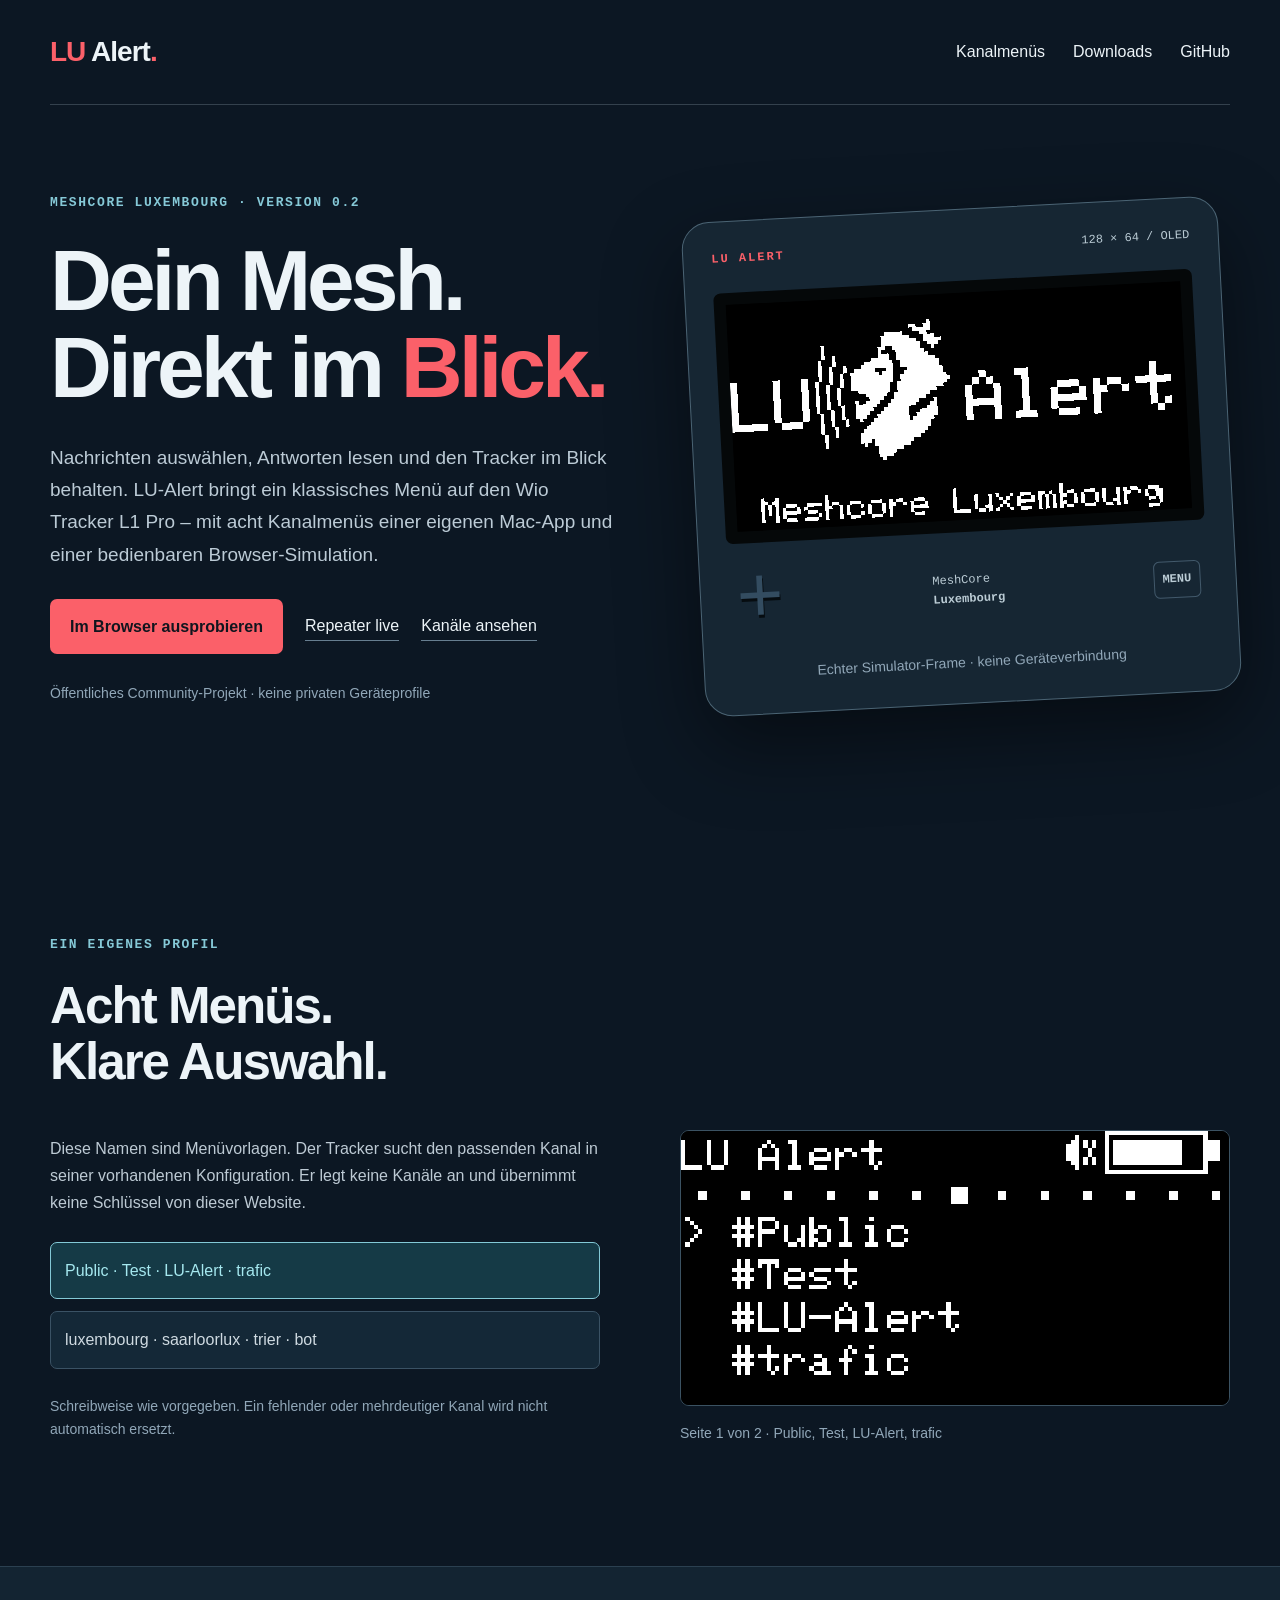
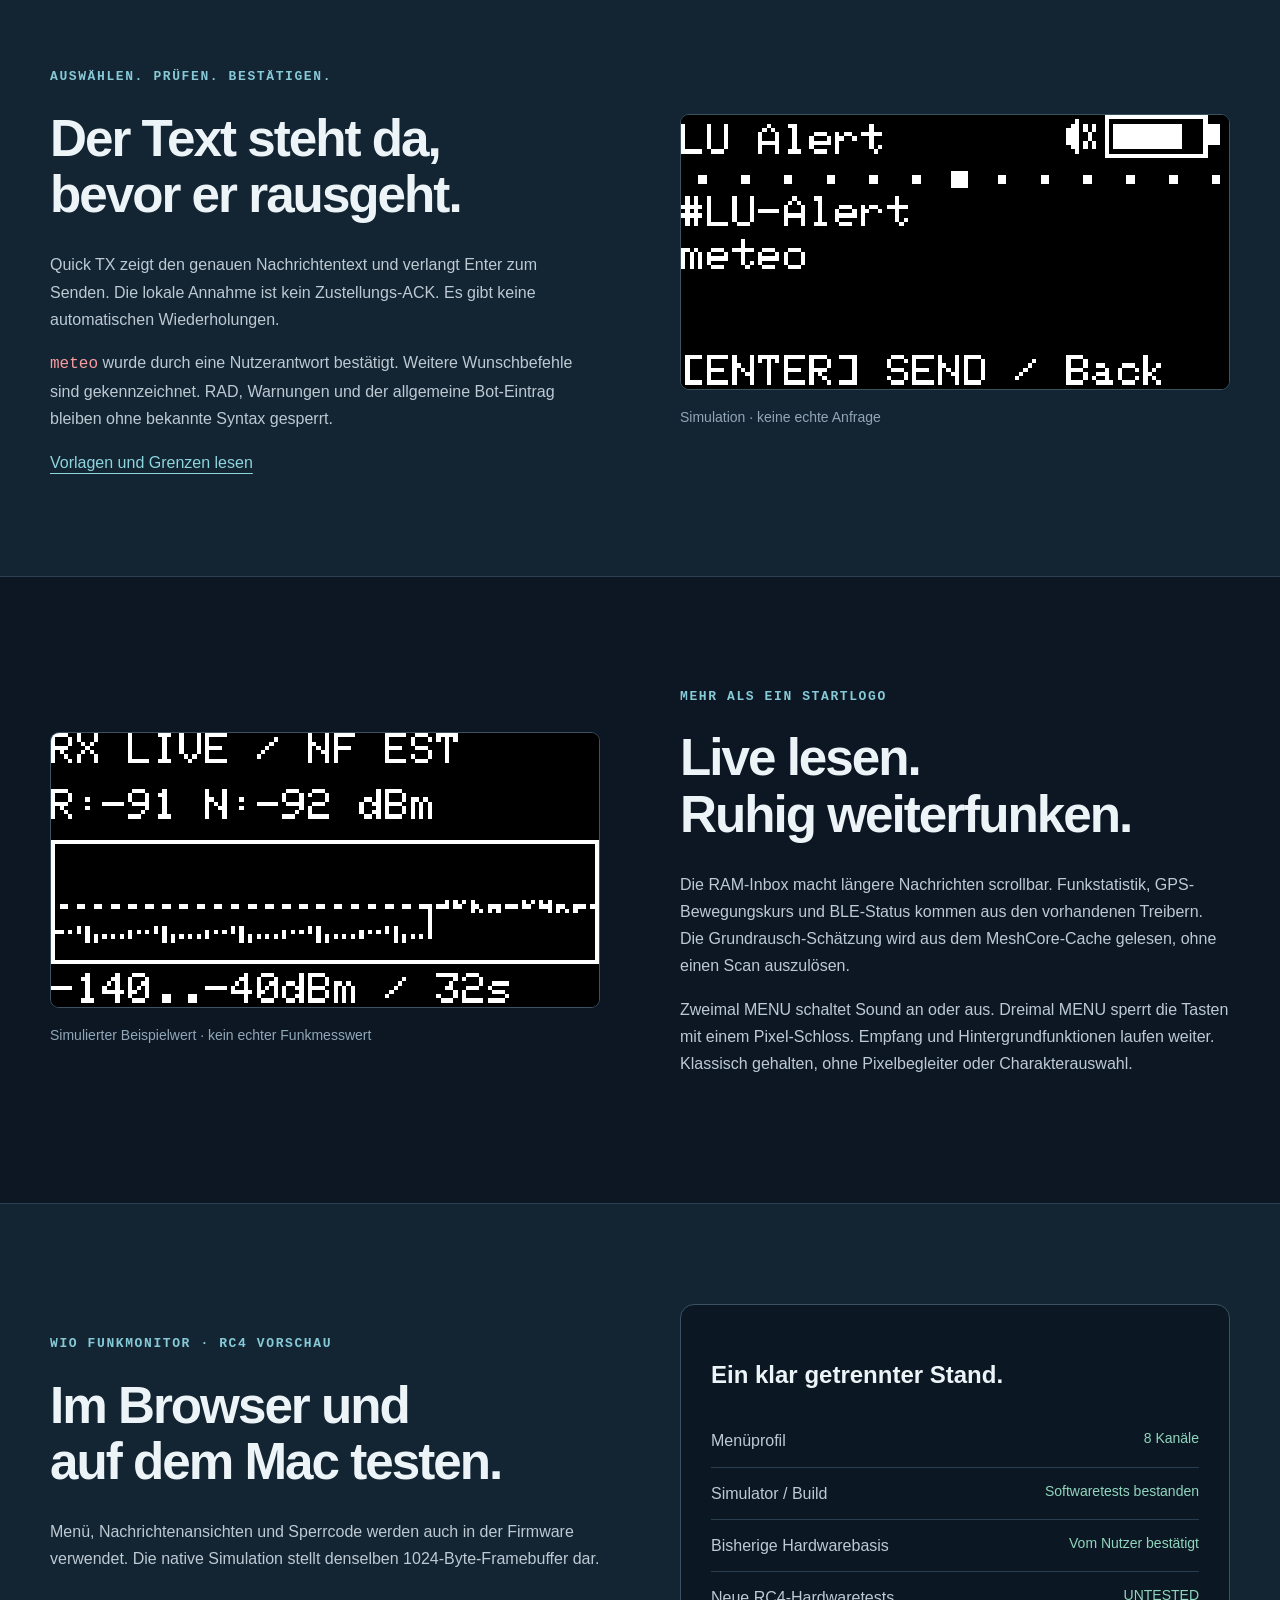
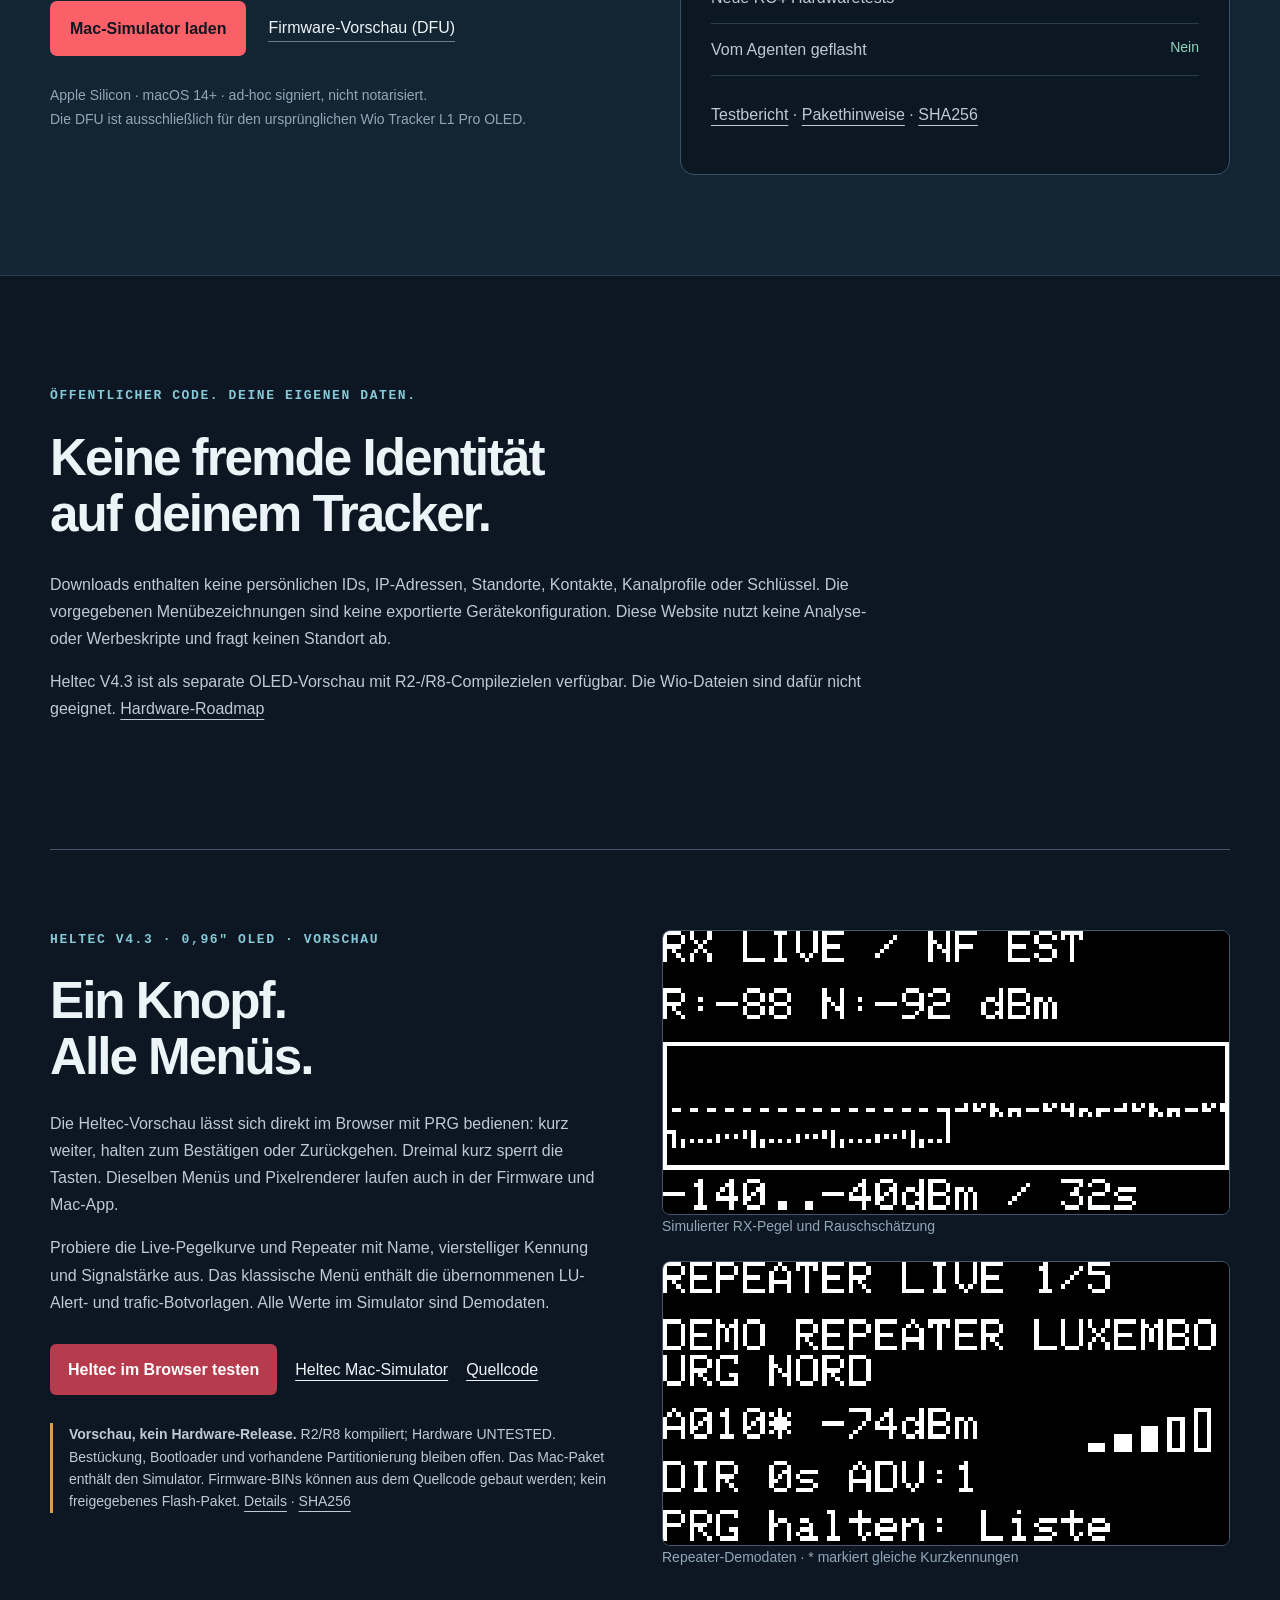
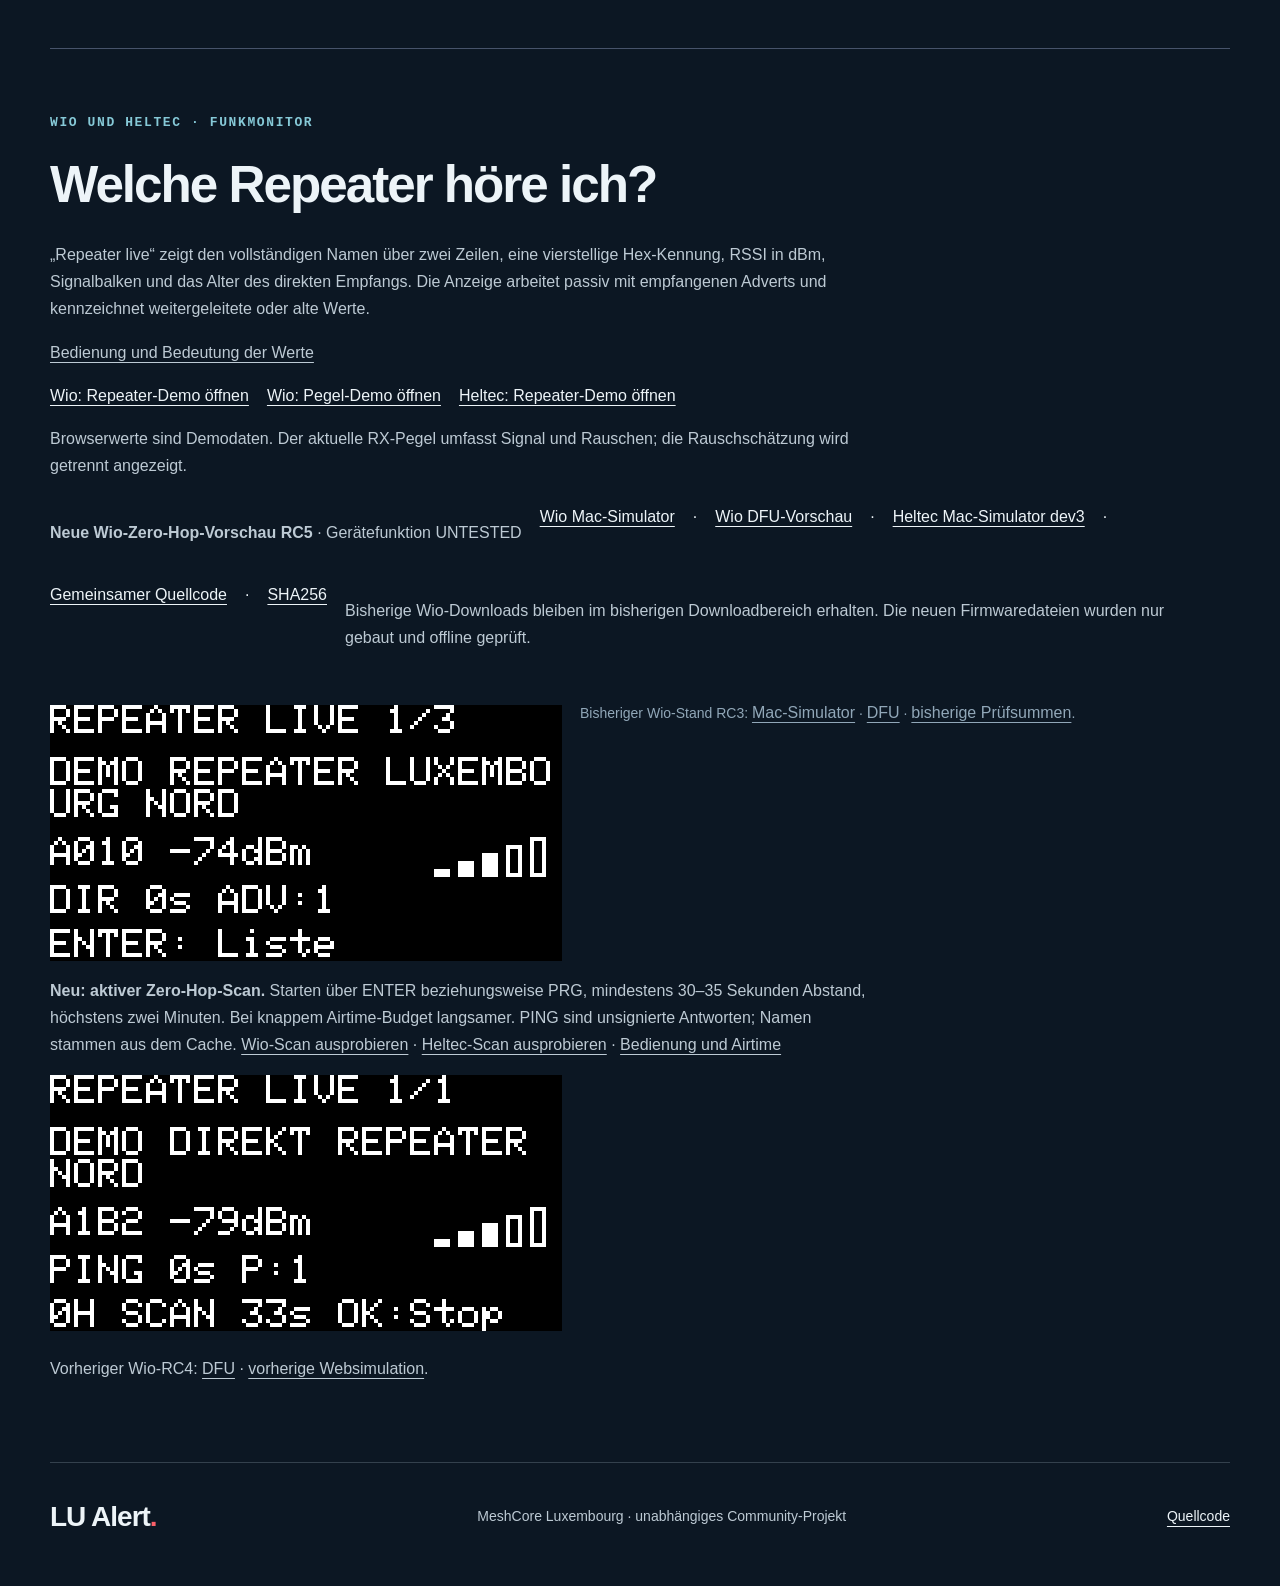
==== commit 52b27a75: "Add opt-in zero-hop repeater discovery for Wio and Heltec Use native MeshCore control discovery with" ====
--- a/docs/index.html
+++ b/docs/index.html
@@ -5,5 +5,5 @@
 <section class="wrap section" id="kanaele"><p class="eyebrow">EIN EIGENES PROFIL</p><h2>Acht Menüs.<br>Klare Auswahl.</h2><div class="channels-layout"><div><p>Diese Namen sind Menüvorlagen. Der Tracker sucht den passenden Kanal in seiner vorhandenen Konfiguration. Er legt keine Kanäle an und übernimmt keine Schlüssel von dieser Website.</p><div class="channel-buttons" role="group" aria-label="Kanalmenü-Seite"><button class="selected" data-page="first" aria-pressed="true">Public · Test · LU-Alert · trafic</button><button data-page="second" aria-pressed="false">luxembourg · saarloorlux · trier · bot</button></div><p class="note">Schreibweise wie vorgegeben. Ein fehlender oder mehrdeutiger Kanal wird nicht automatisch ersetzt.</p></div><figure class="screen"><img id="channel-frame" src="assets/channels-first.png" width="512" height="256" alt="Erste Seite der vier LU-Alert-Kanalmenüs"><figcaption id="channel-caption" aria-live="polite">Seite 1 von 2 · Public, Test, LU-Alert, trafic</figcaption></figure></div></section>
 <section class="feature-band"><div class="wrap feature-layout"><div><p class="eyebrow">AUSWÄHLEN. PRÜFEN. BESTÄTIGEN.</p><h2>Der Text steht da,<br>bevor er rausgeht.</h2><p>Quick TX zeigt den genauen Nachrichtentext und verlangt Enter zum Senden. Die lokale Annahme ist kein Zustellungs-ACK. Es gibt keine automatischen Wiederholungen.</p><p><code>meteo</code> wurde durch eine Nutzerantwort bestätigt. Weitere Wunschbefehle sind gekennzeichnet. RAD, Warnungen und der allgemeine Bot-Eintrag bleiben ohne bekannte Syntax gesperrt.</p><a class="text-link" href="COMMANDS.md">Vorlagen und Grenzen lesen</a></div><figure class="screen"><img src="assets/meteo-preview.png" width="512" height="256" alt="Exakte meteo-Vorschau vor dem ausdrücklichen Sendebefehl"><figcaption>Simulation · keine echte Anfrage</figcaption></figure></div></section>
 <section class="wrap section live-layout"><figure class="screen"><img src="assets/radio-live-noise.png" width="512" height="256" alt="Live-Ansicht mit einem ausdrücklich simulierten Rauschpegel"><figcaption>Simulierter Beispielwert · kein echter Funkmesswert</figcaption></figure><div><p class="eyebrow">MEHR ALS EIN STARTLOGO</p><h2>Live lesen.<br>Ruhig weiterfunken.</h2><p>Die RAM-Inbox macht längere Nachrichten scrollbar. Funkstatistik, GPS-Bewegungskurs und BLE-Status kommen aus den vorhandenen Treibern. Die Grundrausch-Schätzung wird aus dem MeshCore-Cache gelesen, ohne einen Scan auszulösen.</p><p>Zweimal MENU schaltet Sound an oder aus. Dreimal MENU sperrt die Tasten mit einem Pixel-Schloss. Empfang und Hintergrundfunktionen laufen weiter. Klassisch gehalten, ohne Pixelbegleiter oder Charakterauswahl.</p></div></section>
-<section class="download-section" id="download"><div class="wrap download-layout"><div><p class="eyebrow">WIO FUNKMONITOR · RC4 VORSCHAU</p><h2>Im Browser und<br>auf dem Mac testen.</h2><p>Menü, Nachrichtenansichten und Sperrcode werden auch in der Firmware verwendet. Die native Simulation stellt denselben 1024-Byte-Framebuffer dar.</p><div class="actions"><a class="button" href="downloads/radio-live/LU-Alert-Wio-Radio-Live-RC4-macOS-arm64.zip" download>Mac-Simulator laden</a><a class="secondary" href="downloads/radio-live/LU-Alert-Wio-Radio-Live-RC4-DFU.zip" download>Firmware-Vorschau (DFU)</a></div><p class="note">Apple Silicon · macOS 14+ · ad-hoc signiert, nicht notarisiert.<br>Die DFU ist ausschließlich für den ursprünglichen Wio Tracker L1 Pro OLED.</p></div><aside class="release"><h3>Ein klar getrennter Stand.</h3><dl><div><dt>Menüprofil</dt><dd>8 Kanäle</dd></div><div><dt>Simulator / Build</dt><dd>Softwaretests bestanden</dd></div><div><dt>Bisherige Hardwarebasis</dt><dd>Vom Nutzer bestätigt</dd></div><div><dt>Neue RC4-Hardwaretests</dt><dd>UNTESTED</dd></div><div><dt>Vom Agenten geflasht</dt><dd>Nein</dd></div></dl><p><a href="TEST-REPORT.md">Testbericht</a> · <a href="FLASHING-GUIDE.md">Pakethinweise</a> · <a href="downloads/radio-live/SHA256SUMS">SHA256</a></p></aside></div></section>
-<section class="wrap section privacy"><p class="eyebrow">ÖFFENTLICHER CODE. DEINE EIGENEN DATEN.</p><h2>Keine fremde Identität<br>auf deinem Tracker.</h2><p>Downloads enthalten keine persönlichen IDs, IP-Adressen, Standorte, Kontakte, Kanalprofile oder Schlüssel. Die vorgegebenen Menübezeichnungen sind keine exportierte Gerätekonfiguration. Diese Website nutzt keine Analyse- oder Werbeskripte und fragt keinen Standort ab.</p><p>Heltec V4.3 ist als separate OLED-Vorschau mit R2-/R8-Compilezielen verfügbar. Die Wio-Dateien sind dafür nicht geeignet. <a href="ROADMAP.md">Hardware-Roadmap</a></p></section><section class="heltec-preview wrap" id="heltec"><div class="heltec-copy"><p class="eyebrow">HELTEC V4.3 · 0,96″ OLED · VORSCHAU</p><h2>Ein Knopf.<br>Alle Menüs.</h2><p>Die Heltec-Vorschau lässt sich direkt im Browser mit PRG bedienen: kurz weiter, halten zum Bestätigen oder Zurückgehen. Dreimal kurz sperrt die Tasten. Dieselben Menüs und Pixelrenderer laufen auch in der Firmware und Mac-App.</p><p>Probiere die Live-Pegelkurve und Repeater mit Name, vierstelliger Kennung und Signalstärke aus. Das klassische Menü enthält die übernommenen LU-Alert- und trafic-Botvorlagen. Alle Werte im Simulator sind Demodaten.</p><div class="heltec-actions"><a class="button" href="simulator/heltec/">Heltec im Browser testen</a><a href="downloads/radio-live/LU-Alert-Heltec-Radio-Live-dev2-macOS-arm64.zip" download>Heltec Mac-Simulator</a><a href="downloads/radio-live/LU-Alert-Radio-Live-Source.zip" download>Quellcode</a></div><p class="heltec-note"><strong>Vorschau, kein Hardware-Release.</strong> R2/R8 kompiliert; Hardware UNTESTED. Bestückung, Bootloader und vorhandene Partitionierung bleiben offen. Das Mac-Paket enthält den Simulator. Firmware-BINs können aus dem Quellcode gebaut werden; kein freigegebenes Flash-Paket. <a href="HELTEC-V4.3.md">Details</a> · <a href="downloads/radio-live/SHA256SUMS">SHA256</a></p></div><div class="heltec-shots"><figure><img src="assets/heltec-noise-change.png" width="512" height="256" alt="Heltec-Simulator mit Empfangspegelkurve und getrennter Rauschschätzung"><figcaption>Simulierter RX-Pegel und Rauschschätzung</figcaption></figure><figure><img src="assets/heltec-radio-live-full-name.png" width="512" height="256" alt="Simulierte Repeater mit Namen, vier Hex-Zeichen, RSSI und Alter"><figcaption>Repeater-Demodaten · * markiert gleiche Kurzkennungen</figcaption></figure></div></section><section class="wrap radio-home" id="funkmonitor"><p class="eyebrow">WIO UND HELTEC · FUNKMONITOR</p><h2>Welche Repeater höre ich?</h2><p>„Repeater live“ zeigt den vollständigen Namen über zwei Zeilen, eine vierstellige Hex-Kennung, RSSI in dBm, Signalbalken und das Alter des direkten Empfangs. Die Anzeige arbeitet passiv mit empfangenen Adverts und kennzeichnet weitergeleitete oder alte Werte.</p><p><a href="RADIO-LIVE.md">Bedienung und Bedeutung der Werte</a></p><div><a href="simulator/?demo=repeaters">Wio: Repeater-Demo öffnen</a><a href="simulator/?demo=noise">Wio: Pegel-Demo öffnen</a><a href="simulator/heltec/?demo=repeaters">Heltec: Repeater-Demo öffnen</a></div><p>Browserwerte sind Demodaten. Der aktuelle RX-Pegel umfasst Signal und Rauschen; die Rauschschätzung wird getrennt angezeigt.</p><div class="radio-downloads"><p><strong>Neue Wio-Funkmonitor-Vorschau RC4</strong> · Gerätefunktion UNTESTED</p><a href="downloads/radio-live/LU-Alert-Wio-Radio-Live-RC4-macOS-arm64.zip" download>Wio Mac-Simulator</a> · <a href="downloads/radio-live/LU-Alert-Wio-Radio-Live-RC4-DFU.zip" download>Wio DFU-Vorschau</a> · <a href="downloads/radio-live/LU-Alert-Heltec-Radio-Live-dev2-macOS-arm64.zip" download>Heltec Mac-Simulator dev2</a> · <a href="downloads/radio-live/LU-Alert-Radio-Live-Source.zip" download>Gemeinsamer Quellcode</a> · <a href="downloads/radio-live/SHA256SUMS">SHA256</a><p>Bisherige Wio-Downloads bleiben im bisherigen Downloadbereich erhalten. Die neuen Firmwaredateien wurden nur gebaut und offline geprüft.</p><img src="assets/radio-live-full-name.png" width="512" height="256" alt="Wio Funkmonitor mit vollständigem Repeaternamen über zwei Zeilen, Hex-Kennung, RSSI und Signalbalken"><p class="note">Bisheriger Wio-Stand RC3: <a href="downloads/LU-Alert-Simulator-macOS-arm64.zip" download>Mac-Simulator</a> · <a href="downloads/LU-Alert-0.2-Wio-L1-Pro-DFU.zip" download>DFU</a> · <a href="downloads/SHA256SUMS">bisherige Prüfsummen</a>.</p></div></section></main><footer class="wrap"><a class="brand" href="#">LU Alert<span class="brand-dot">.</span></a><p>MeshCore Luxembourg · unabhängiges Community-Projekt</p><a href="https://github.com/levelstation/lu-alert" rel="noreferrer">Quellcode</a></footer></body></html>+<section class="download-section" id="download"><div class="wrap download-layout"><div><p class="eyebrow">WIO FUNKMONITOR · RC4 VORSCHAU</p><h2>Im Browser und<br>auf dem Mac testen.</h2><p>Menü, Nachrichtenansichten und Sperrcode werden auch in der Firmware verwendet. Die native Simulation stellt denselben 1024-Byte-Framebuffer dar.</p><div class="actions"><a class="button" href="downloads/discovery/LU-Alert-Wio-ZeroHop-RC5-macOS-arm64.zip" download>Mac-Simulator laden</a><a class="secondary" href="downloads/discovery/LU-Alert-Wio-ZeroHop-RC5-DFU.zip" download>Firmware-Vorschau (DFU)</a></div><p class="note">Apple Silicon · macOS 14+ · ad-hoc signiert, nicht notarisiert.<br>Die DFU ist ausschließlich für den ursprünglichen Wio Tracker L1 Pro OLED.</p></div><aside class="release"><h3>Ein klar getrennter Stand.</h3><dl><div><dt>Menüprofil</dt><dd>8 Kanäle</dd></div><div><dt>Simulator / Build</dt><dd>Softwaretests bestanden</dd></div><div><dt>Bisherige Hardwarebasis</dt><dd>Vom Nutzer bestätigt</dd></div><div><dt>Neue RC4-Hardwaretests</dt><dd>UNTESTED</dd></div><div><dt>Vom Agenten geflasht</dt><dd>Nein</dd></div></dl><p><a href="TEST-REPORT.md">Testbericht</a> · <a href="FLASHING-GUIDE.md">Pakethinweise</a> · <a href="downloads/discovery/SHA256SUMS">SHA256</a></p></aside></div></section>
+<section class="wrap section privacy"><p class="eyebrow">ÖFFENTLICHER CODE. DEINE EIGENEN DATEN.</p><h2>Keine fremde Identität<br>auf deinem Tracker.</h2><p>Downloads enthalten keine persönlichen IDs, IP-Adressen, Standorte, Kontakte, Kanalprofile oder Schlüssel. Die vorgegebenen Menübezeichnungen sind keine exportierte Gerätekonfiguration. Diese Website nutzt keine Analyse- oder Werbeskripte und fragt keinen Standort ab.</p><p>Heltec V4.3 ist als separate OLED-Vorschau mit R2-/R8-Compilezielen verfügbar. Die Wio-Dateien sind dafür nicht geeignet. <a href="ROADMAP.md">Hardware-Roadmap</a></p></section><section class="heltec-preview wrap" id="heltec"><div class="heltec-copy"><p class="eyebrow">HELTEC V4.3 · 0,96″ OLED · VORSCHAU</p><h2>Ein Knopf.<br>Alle Menüs.</h2><p>Die Heltec-Vorschau lässt sich direkt im Browser mit PRG bedienen: kurz weiter, halten zum Bestätigen oder Zurückgehen. Dreimal kurz sperrt die Tasten. Dieselben Menüs und Pixelrenderer laufen auch in der Firmware und Mac-App.</p><p>Probiere die Live-Pegelkurve und Repeater mit Name, vierstelliger Kennung und Signalstärke aus. Das klassische Menü enthält die übernommenen LU-Alert- und trafic-Botvorlagen. Alle Werte im Simulator sind Demodaten.</p><div class="heltec-actions"><a class="button" href="simulator/heltec/">Heltec im Browser testen</a><a href="downloads/discovery/LU-Alert-Heltec-ZeroHop-dev3-macOS-arm64.zip" download>Heltec Mac-Simulator</a><a href="downloads/discovery/LU-Alert-ZeroHop-Source.zip" download>Quellcode</a></div><p class="heltec-note"><strong>Vorschau, kein Hardware-Release.</strong> R2/R8 kompiliert; Hardware UNTESTED. Bestückung, Bootloader und vorhandene Partitionierung bleiben offen. Das Mac-Paket enthält den Simulator. Firmware-BINs können aus dem Quellcode gebaut werden; kein freigegebenes Flash-Paket. <a href="HELTEC-V4.3.md">Details</a> · <a href="downloads/discovery/SHA256SUMS">SHA256</a></p></div><div class="heltec-shots"><figure><img src="assets/heltec-noise-change.png" width="512" height="256" alt="Heltec-Simulator mit Empfangspegelkurve und getrennter Rauschschätzung"><figcaption>Simulierter RX-Pegel und Rauschschätzung</figcaption></figure><figure><img src="assets/heltec-radio-live-full-name.png" width="512" height="256" alt="Simulierte Repeater mit Namen, vier Hex-Zeichen, RSSI und Alter"><figcaption>Repeater-Demodaten · * markiert gleiche Kurzkennungen</figcaption></figure></div></section><section class="wrap radio-home" id="funkmonitor"><p class="eyebrow">WIO UND HELTEC · FUNKMONITOR</p><h2>Welche Repeater höre ich?</h2><p>„Repeater live“ zeigt den vollständigen Namen über zwei Zeilen, eine vierstellige Hex-Kennung, RSSI in dBm, Signalbalken und das Alter des direkten Empfangs. Die Anzeige arbeitet passiv mit empfangenen Adverts und kennzeichnet weitergeleitete oder alte Werte.</p><p><a href="RADIO-LIVE.md">Bedienung und Bedeutung der Werte</a></p><div><a href="simulator/?demo=repeaters">Wio: Repeater-Demo öffnen</a><a href="simulator/?demo=noise">Wio: Pegel-Demo öffnen</a><a href="simulator/heltec/?demo=repeaters">Heltec: Repeater-Demo öffnen</a></div><p>Browserwerte sind Demodaten. Der aktuelle RX-Pegel umfasst Signal und Rauschen; die Rauschschätzung wird getrennt angezeigt.</p><div class="radio-downloads"><p><strong>Neue Wio-Zero-Hop-Vorschau RC5</strong> · Gerätefunktion UNTESTED</p><a href="downloads/discovery/LU-Alert-Wio-ZeroHop-RC5-macOS-arm64.zip" download>Wio Mac-Simulator</a> · <a href="downloads/discovery/LU-Alert-Wio-ZeroHop-RC5-DFU.zip" download>Wio DFU-Vorschau</a> · <a href="downloads/discovery/LU-Alert-Heltec-ZeroHop-dev3-macOS-arm64.zip" download>Heltec Mac-Simulator dev3</a> · <a href="downloads/discovery/LU-Alert-ZeroHop-Source.zip" download>Gemeinsamer Quellcode</a> · <a href="downloads/discovery/SHA256SUMS">SHA256</a><p>Bisherige Wio-Downloads bleiben im bisherigen Downloadbereich erhalten. Die neuen Firmwaredateien wurden nur gebaut und offline geprüft.</p><img src="assets/radio-live-full-name.png" width="512" height="256" alt="Wio Funkmonitor mit vollständigem Repeaternamen über zwei Zeilen, Hex-Kennung, RSSI und Signalbalken"><p class="note">Bisheriger Wio-Stand RC3: <a href="downloads/LU-Alert-Simulator-macOS-arm64.zip" download>Mac-Simulator</a> · <a href="downloads/LU-Alert-0.2-Wio-L1-Pro-DFU.zip" download>DFU</a> · <a href="downloads/SHA256SUMS">bisherige Prüfsummen</a>.</p></div><p><strong>Neu: aktiver Zero-Hop-Scan.</strong> Starten über ENTER beziehungsweise PRG, mindestens 30–35 Sekunden Abstand, höchstens zwei Minuten. Bei knappem Airtime-Budget langsamer. PING sind unsignierte Antworten; Namen stammen aus dem Cache. <a href="simulator/?demo=scan">Wio-Scan ausprobieren</a> · <a href="simulator/heltec/?demo=scan">Heltec-Scan ausprobieren</a> · <a href="DISCOVERY.md">Bedienung und Airtime</a></p><img src="assets/discovery-ping.png" width="512" height="256" alt="Simulierte Zero-Hop-Discovery-Antwort mit Hex-Kennung, vollem Namen, lokalem RSSI, Antwortzähler und Scan-Countdown"><p>Vorheriger Wio-RC4: <a href="downloads/radio-live/LU-Alert-Wio-Radio-Live-RC4-DFU.zip" download>DFU</a> · <a href="simulator/wio-rc4/">vorherige Websimulation</a>.</p></section></main><footer class="wrap"><a class="brand" href="#">LU Alert<span class="brand-dot">.</span></a><p>MeshCore Luxembourg · unabhängiges Community-Projekt</p><a href="https://github.com/levelstation/lu-alert" rel="noreferrer">Quellcode</a></footer></body></html>
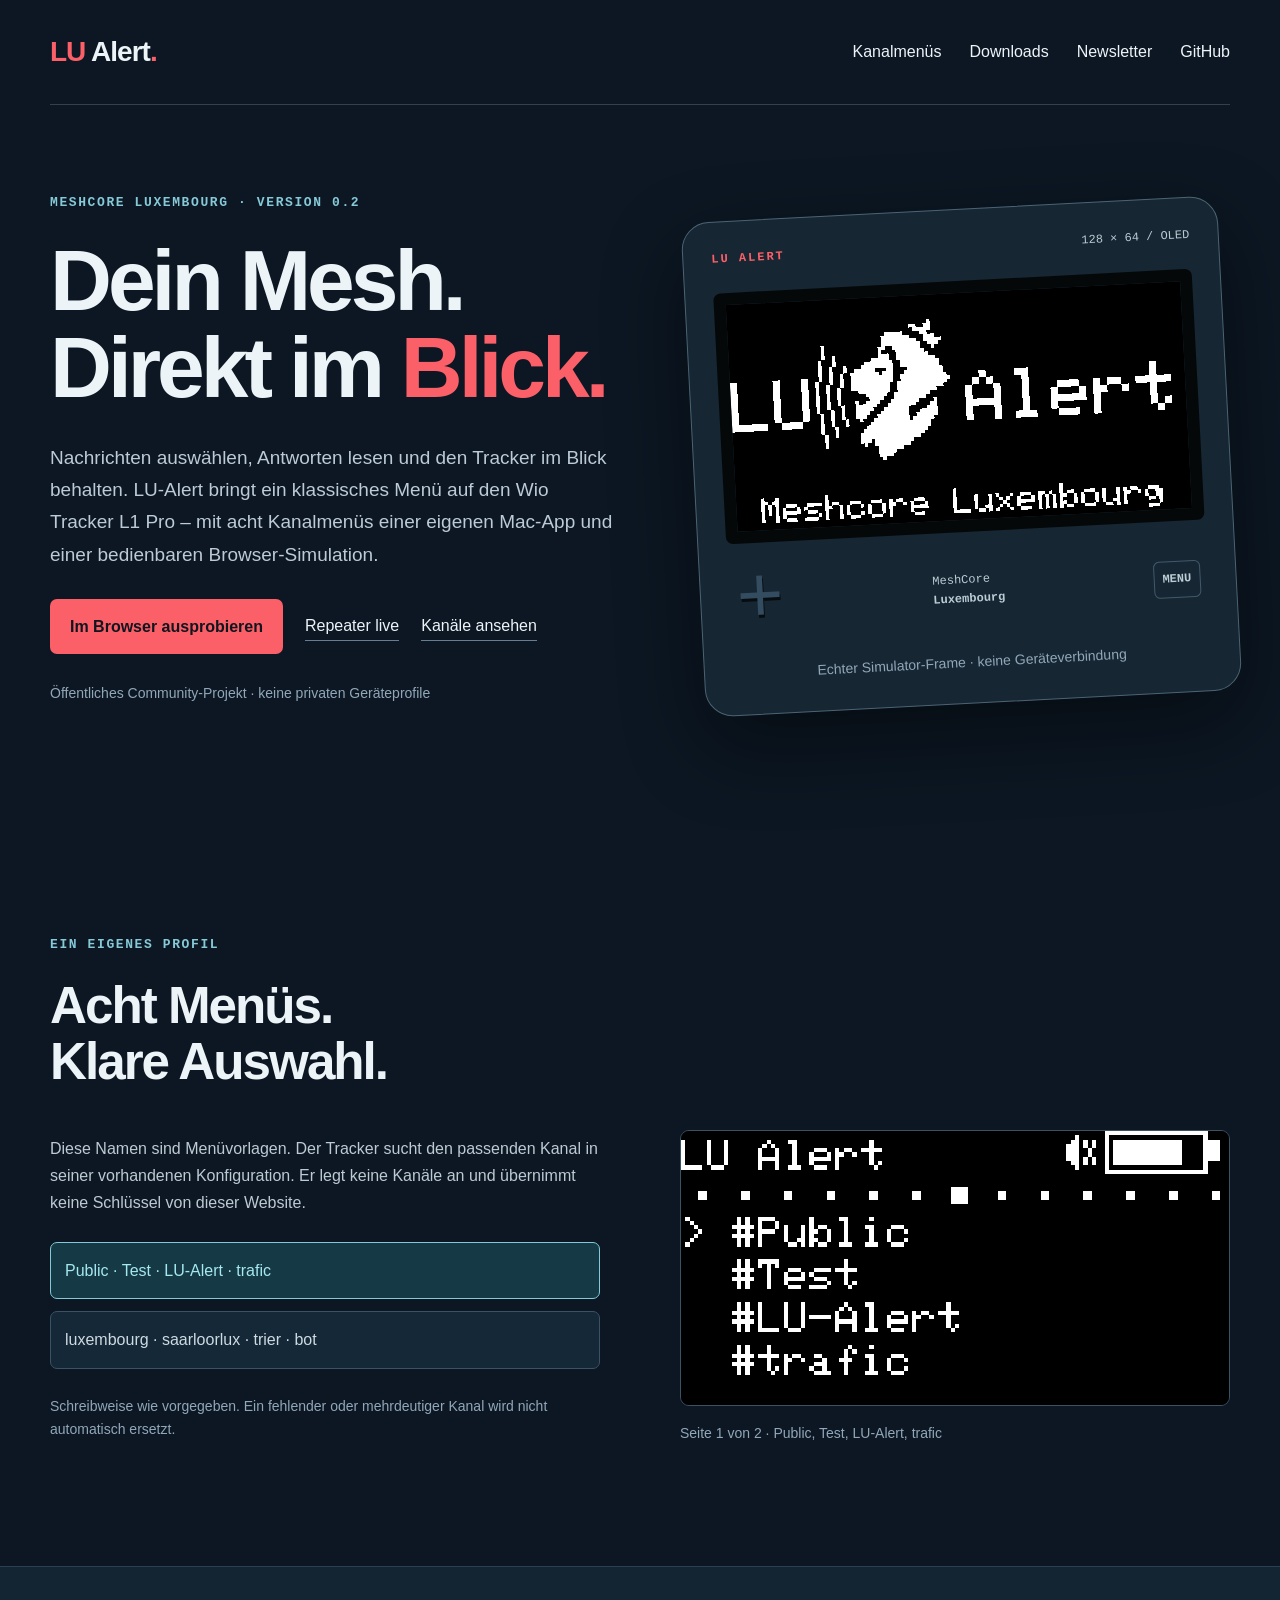
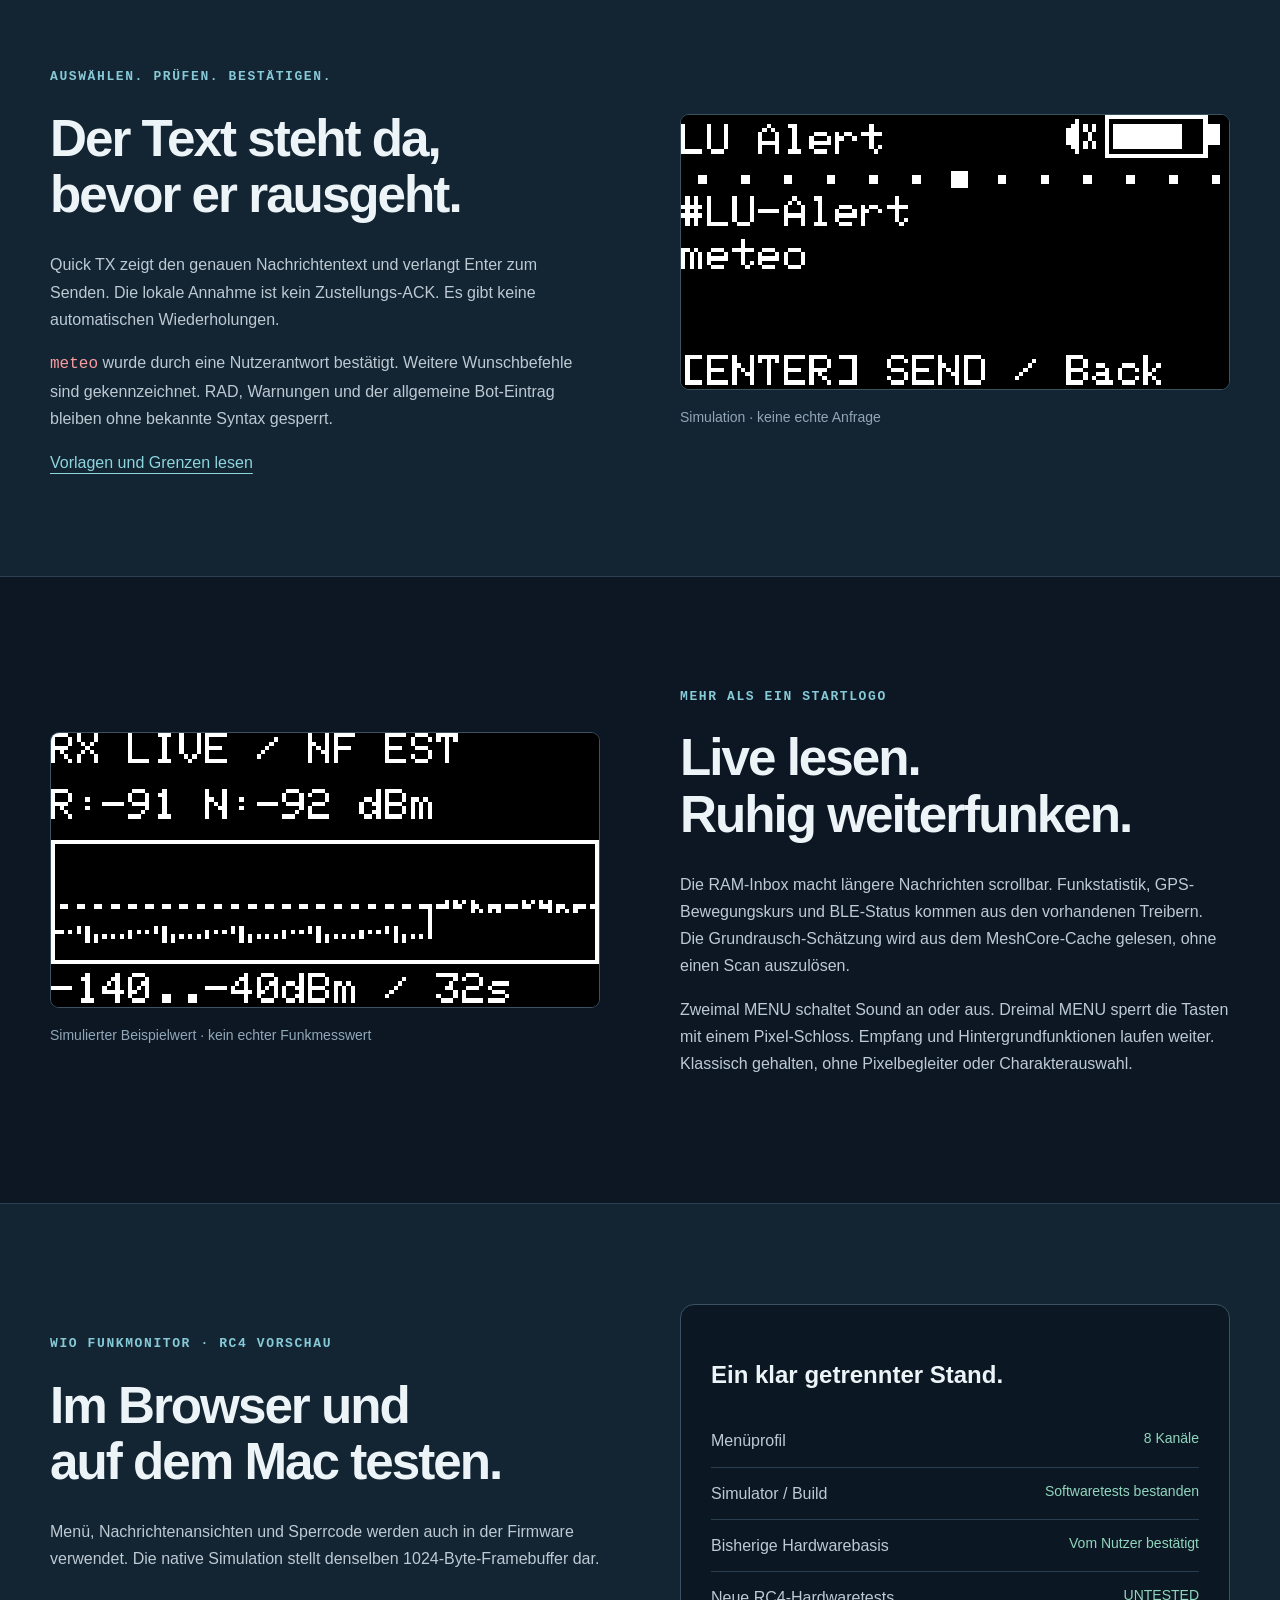
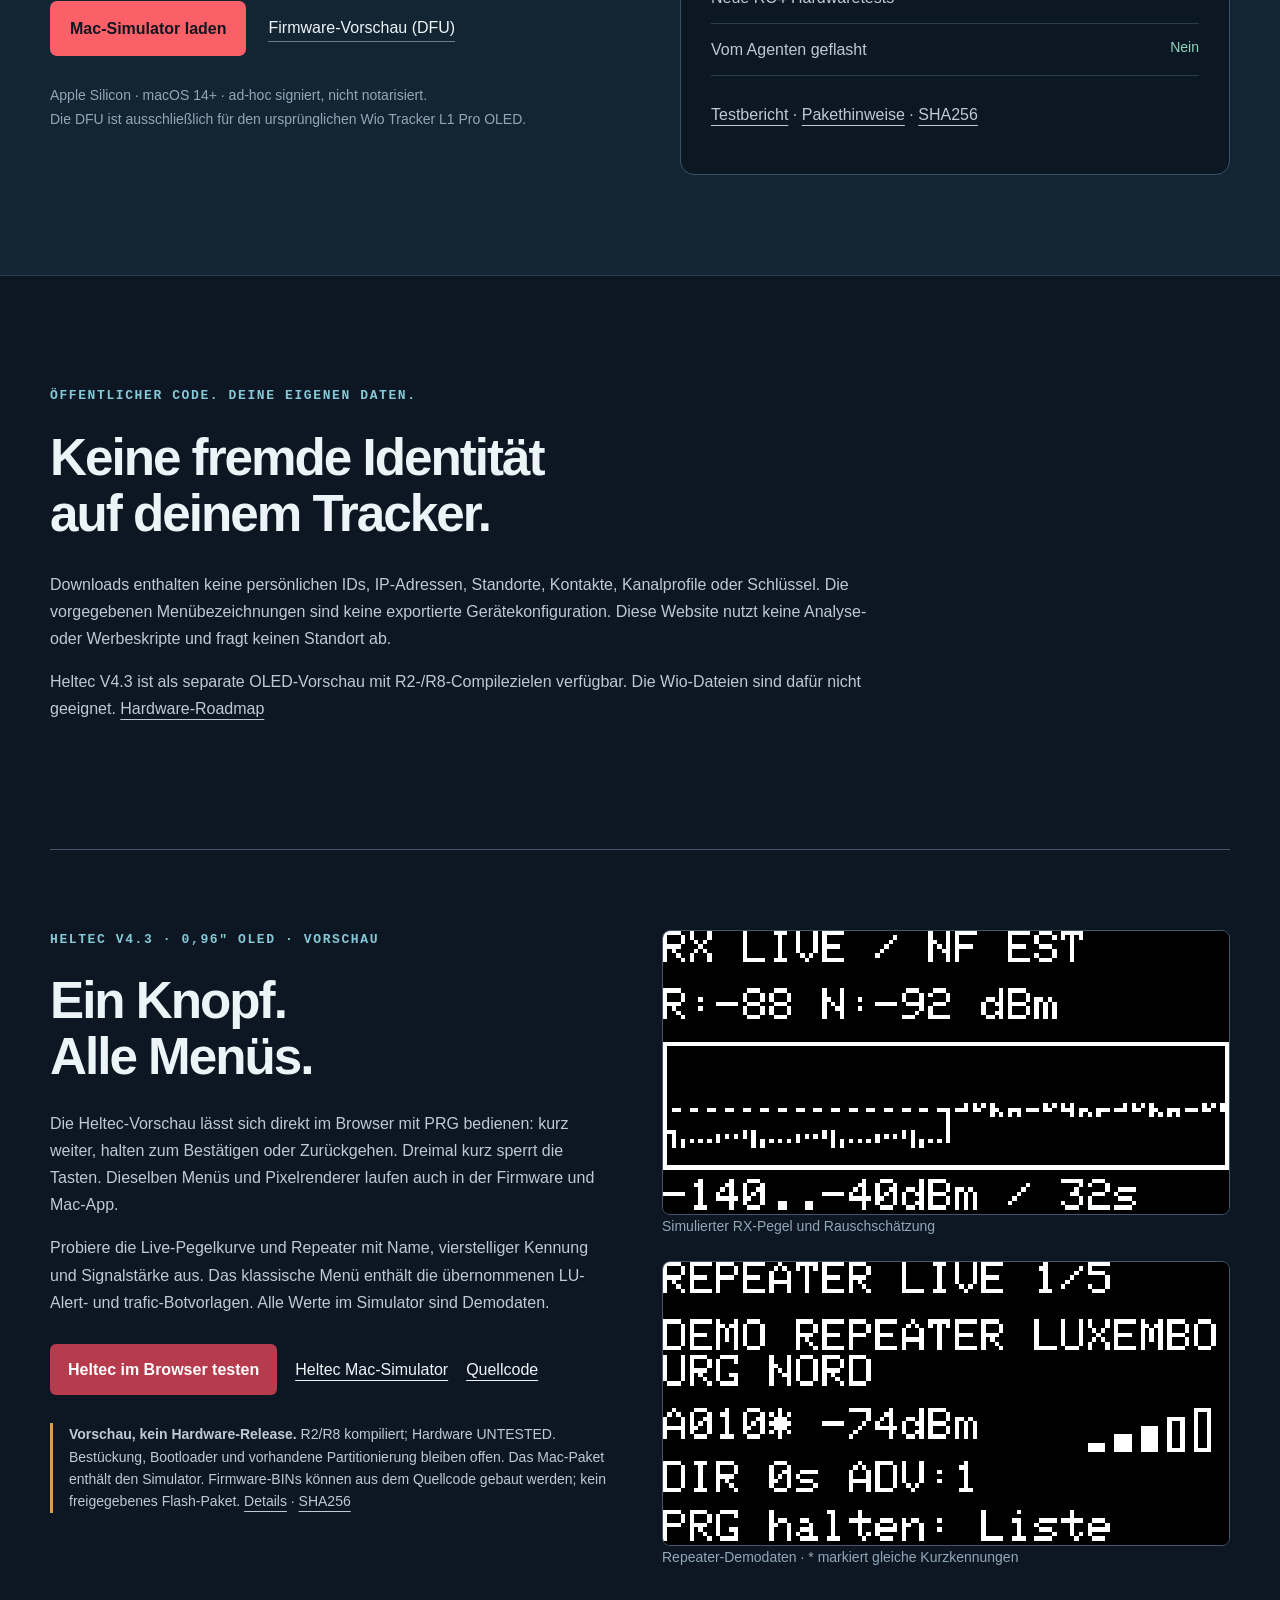
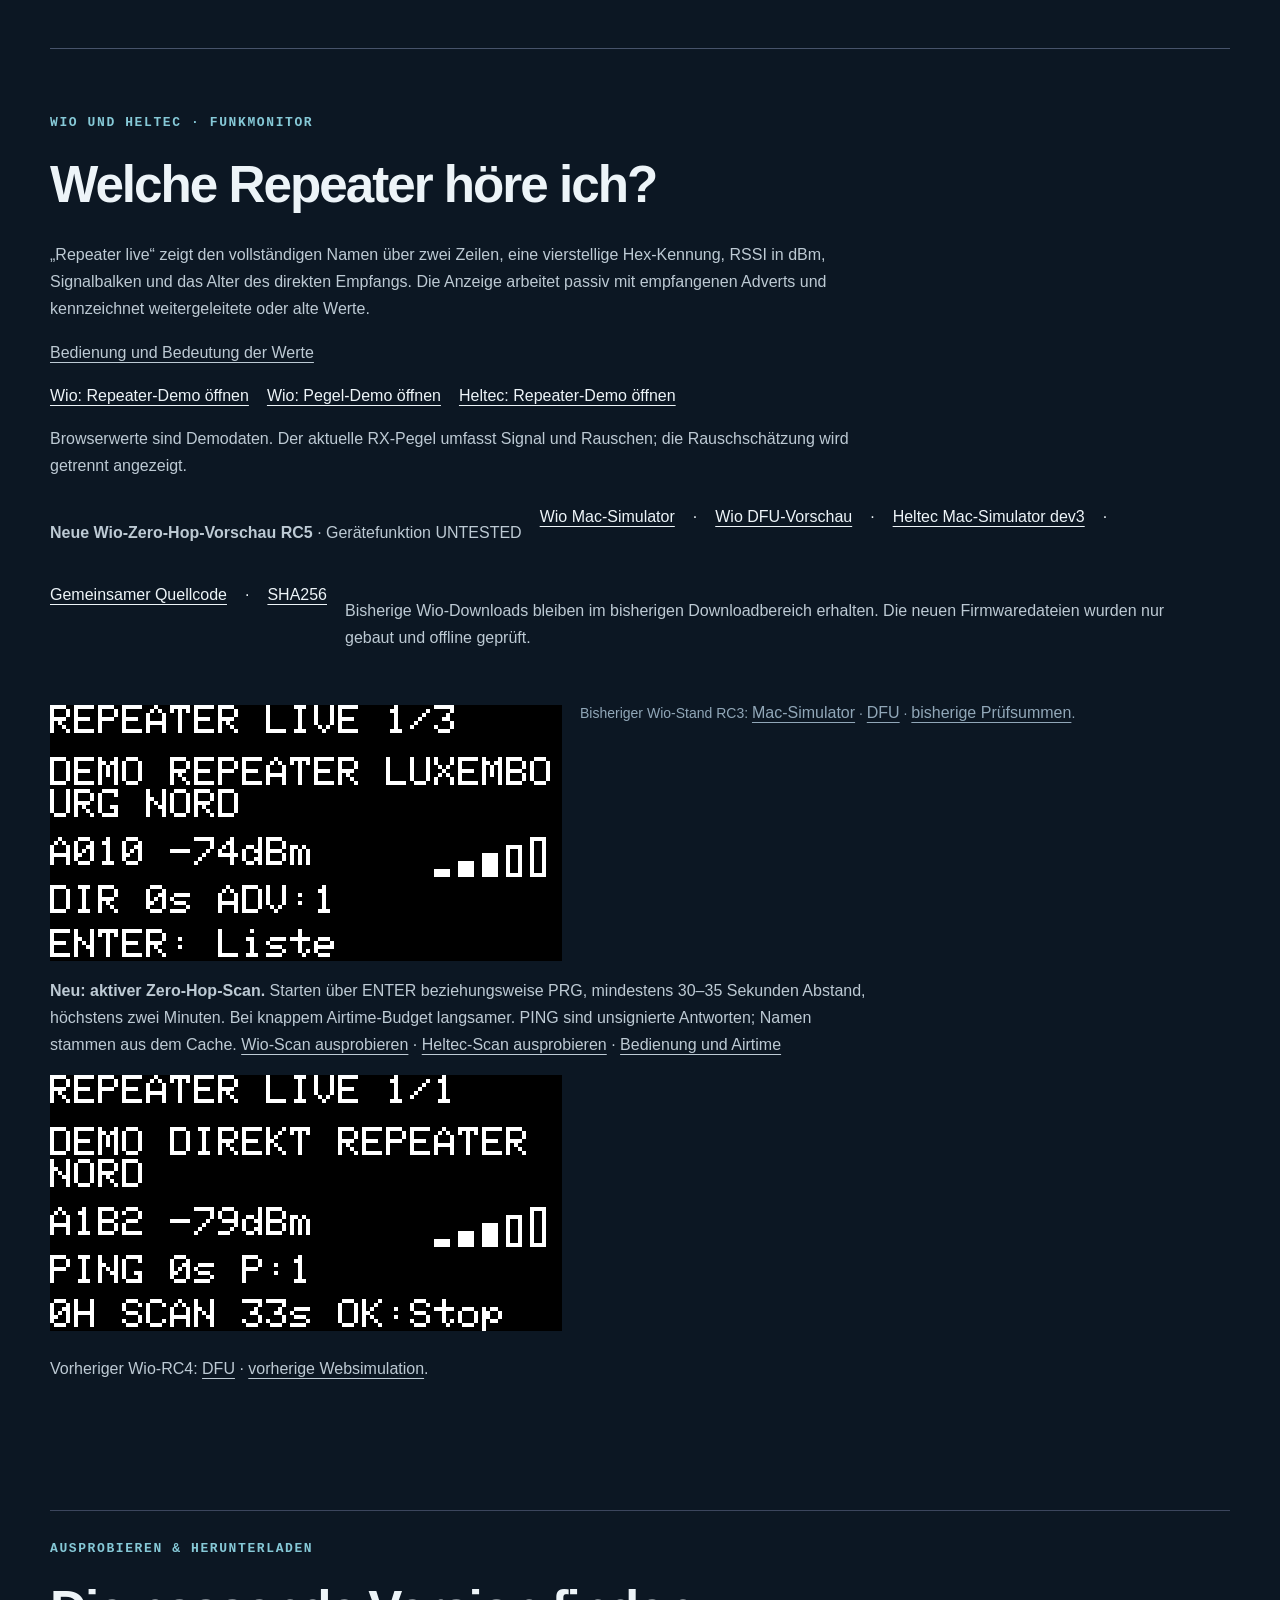
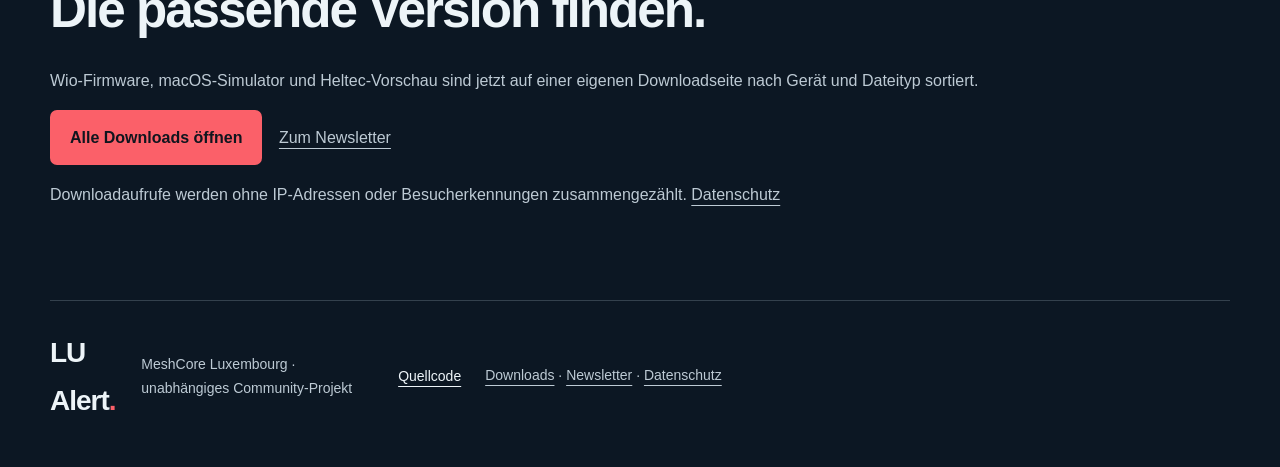
==== commit 5346ff7d: "Improve mobile simulator, add download center and private aggregate statistics; prepare disabled new" ====
--- a/docs/index.html
+++ b/docs/index.html
@@ -1,9 +1,9 @@
 <!doctype html>
-<html lang="de"><head><meta charset="utf-8"><meta name="viewport" content="width=device-width,initial-scale=1"><title>LU-Alert · MeshCore Luxembourg</title><meta name="description" content="LU-Alert 0.2 für den Wio Tracker L1 Pro OLED: acht Kanalmenüs, Quick TX, Live RX, GPS und native Mac-Simulation."><meta http-equiv="Content-Security-Policy" content="default-src 'self'; img-src 'self'; style-src 'self'; script-src 'self'; connect-src 'self'; base-uri 'self'; form-action 'none'; object-src 'none'"><link rel="stylesheet" href="style.css?v=radio-live-2"><script defer src="app.js"></script></head><body>
-<a class="skip" href="#inhalt">Zum Inhalt</a><header class="wrap"><a class="brand" href="#"><span>LU</span> Alert<span class="brand-dot">.</span></a><nav aria-label="Navigation"><a href="#kanaele">Kanalmenüs</a><a href="#download">Downloads</a><a href="https://github.com/levelstation/lu-alert" rel="noreferrer">GitHub</a></nav></header>
+<html lang="de"><head><meta charset="utf-8"><meta name="viewport" content="width=device-width,initial-scale=1"><title>LU-Alert · MeshCore Luxembourg</title><meta name="description" content="LU-Alert 0.2 für den Wio Tracker L1 Pro OLED: acht Kanalmenüs, Quick TX, Live RX, GPS und native Mac-Simulation."><meta http-equiv="Content-Security-Policy" content="default-src 'self'; img-src 'self'; style-src 'self'; script-src 'self'; connect-src 'self'; base-uri 'self'; form-action 'none'; object-src 'none'"><link rel="stylesheet" href="style.css?v=web-lab-v1"><script defer src="app.js"></script></head><body>
+<a class="skip" href="#inhalt">Zum Inhalt</a><header class="wrap"><a class="brand" href="#"><span>LU</span> Alert<span class="brand-dot">.</span></a><nav aria-label="Navigation"><a href="#kanaele">Kanalmenüs</a><a href="/downloads/">Downloads</a><a href="/newsletter/">Newsletter</a><a href="https://github.com/levelstation/lu-alert" rel="noreferrer">GitHub</a></nav></header>
 <main id="inhalt"><section class="hero wrap"><div><p class="eyebrow">MESHCORE LUXEMBOURG · VERSION 0.2</p><h1>Dein Mesh.<br>Direkt im <em>Blick.</em></h1><p class="lead">Nachrichten auswählen, Antworten lesen und den Tracker im Blick behalten. LU-Alert bringt ein klassisches Menü auf den Wio Tracker L1 Pro – mit acht Kanalmenüs einer eigenen Mac-App und einer bedienbaren Browser-Simulation.</p><div class="actions"><a class="button" href="simulator/">Im Browser ausprobieren</a><a class="secondary" href="simulator/?demo=repeaters">Repeater live</a><a class="secondary" href="#kanaele">Kanäle ansehen</a></div><p class="note">Öffentliches Community-Projekt · keine privaten Geräteprofile</p></div><figure class="tracker"><div class="device-top"><b>LU ALERT</b><span>128 × 64 / OLED</span></div><img src="assets/oled-home.png" width="512" height="256" alt="LU-Alert-Logo im tatsächlichen monochromen Simulator-Framebuffer"><div class="device-bottom"><span class="dpad" aria-hidden="true">+</span><span>MeshCore<br><strong>Luxembourg</strong></span><b class="device-menu">MENU</b></div><figcaption>Echter Simulator-Frame · keine Geräteverbindung</figcaption></figure></section>
 <section class="wrap section" id="kanaele"><p class="eyebrow">EIN EIGENES PROFIL</p><h2>Acht Menüs.<br>Klare Auswahl.</h2><div class="channels-layout"><div><p>Diese Namen sind Menüvorlagen. Der Tracker sucht den passenden Kanal in seiner vorhandenen Konfiguration. Er legt keine Kanäle an und übernimmt keine Schlüssel von dieser Website.</p><div class="channel-buttons" role="group" aria-label="Kanalmenü-Seite"><button class="selected" data-page="first" aria-pressed="true">Public · Test · LU-Alert · trafic</button><button data-page="second" aria-pressed="false">luxembourg · saarloorlux · trier · bot</button></div><p class="note">Schreibweise wie vorgegeben. Ein fehlender oder mehrdeutiger Kanal wird nicht automatisch ersetzt.</p></div><figure class="screen"><img id="channel-frame" src="assets/channels-first.png" width="512" height="256" alt="Erste Seite der vier LU-Alert-Kanalmenüs"><figcaption id="channel-caption" aria-live="polite">Seite 1 von 2 · Public, Test, LU-Alert, trafic</figcaption></figure></div></section>
 <section class="feature-band"><div class="wrap feature-layout"><div><p class="eyebrow">AUSWÄHLEN. PRÜFEN. BESTÄTIGEN.</p><h2>Der Text steht da,<br>bevor er rausgeht.</h2><p>Quick TX zeigt den genauen Nachrichtentext und verlangt Enter zum Senden. Die lokale Annahme ist kein Zustellungs-ACK. Es gibt keine automatischen Wiederholungen.</p><p><code>meteo</code> wurde durch eine Nutzerantwort bestätigt. Weitere Wunschbefehle sind gekennzeichnet. RAD, Warnungen und der allgemeine Bot-Eintrag bleiben ohne bekannte Syntax gesperrt.</p><a class="text-link" href="COMMANDS.md">Vorlagen und Grenzen lesen</a></div><figure class="screen"><img src="assets/meteo-preview.png" width="512" height="256" alt="Exakte meteo-Vorschau vor dem ausdrücklichen Sendebefehl"><figcaption>Simulation · keine echte Anfrage</figcaption></figure></div></section>
 <section class="wrap section live-layout"><figure class="screen"><img src="assets/radio-live-noise.png" width="512" height="256" alt="Live-Ansicht mit einem ausdrücklich simulierten Rauschpegel"><figcaption>Simulierter Beispielwert · kein echter Funkmesswert</figcaption></figure><div><p class="eyebrow">MEHR ALS EIN STARTLOGO</p><h2>Live lesen.<br>Ruhig weiterfunken.</h2><p>Die RAM-Inbox macht längere Nachrichten scrollbar. Funkstatistik, GPS-Bewegungskurs und BLE-Status kommen aus den vorhandenen Treibern. Die Grundrausch-Schätzung wird aus dem MeshCore-Cache gelesen, ohne einen Scan auszulösen.</p><p>Zweimal MENU schaltet Sound an oder aus. Dreimal MENU sperrt die Tasten mit einem Pixel-Schloss. Empfang und Hintergrundfunktionen laufen weiter. Klassisch gehalten, ohne Pixelbegleiter oder Charakterauswahl.</p></div></section>
 <section class="download-section" id="download"><div class="wrap download-layout"><div><p class="eyebrow">WIO FUNKMONITOR · RC4 VORSCHAU</p><h2>Im Browser und<br>auf dem Mac testen.</h2><p>Menü, Nachrichtenansichten und Sperrcode werden auch in der Firmware verwendet. Die native Simulation stellt denselben 1024-Byte-Framebuffer dar.</p><div class="actions"><a class="button" href="downloads/discovery/LU-Alert-Wio-ZeroHop-RC5-macOS-arm64.zip" download>Mac-Simulator laden</a><a class="secondary" href="downloads/discovery/LU-Alert-Wio-ZeroHop-RC5-DFU.zip" download>Firmware-Vorschau (DFU)</a></div><p class="note">Apple Silicon · macOS 14+ · ad-hoc signiert, nicht notarisiert.<br>Die DFU ist ausschließlich für den ursprünglichen Wio Tracker L1 Pro OLED.</p></div><aside class="release"><h3>Ein klar getrennter Stand.</h3><dl><div><dt>Menüprofil</dt><dd>8 Kanäle</dd></div><div><dt>Simulator / Build</dt><dd>Softwaretests bestanden</dd></div><div><dt>Bisherige Hardwarebasis</dt><dd>Vom Nutzer bestätigt</dd></div><div><dt>Neue RC4-Hardwaretests</dt><dd>UNTESTED</dd></div><div><dt>Vom Agenten geflasht</dt><dd>Nein</dd></div></dl><p><a href="TEST-REPORT.md">Testbericht</a> · <a href="FLASHING-GUIDE.md">Pakethinweise</a> · <a href="downloads/discovery/SHA256SUMS">SHA256</a></p></aside></div></section>
-<section class="wrap section privacy"><p class="eyebrow">ÖFFENTLICHER CODE. DEINE EIGENEN DATEN.</p><h2>Keine fremde Identität<br>auf deinem Tracker.</h2><p>Downloads enthalten keine persönlichen IDs, IP-Adressen, Standorte, Kontakte, Kanalprofile oder Schlüssel. Die vorgegebenen Menübezeichnungen sind keine exportierte Gerätekonfiguration. Diese Website nutzt keine Analyse- oder Werbeskripte und fragt keinen Standort ab.</p><p>Heltec V4.3 ist als separate OLED-Vorschau mit R2-/R8-Compilezielen verfügbar. Die Wio-Dateien sind dafür nicht geeignet. <a href="ROADMAP.md">Hardware-Roadmap</a></p></section><section class="heltec-preview wrap" id="heltec"><div class="heltec-copy"><p class="eyebrow">HELTEC V4.3 · 0,96″ OLED · VORSCHAU</p><h2>Ein Knopf.<br>Alle Menüs.</h2><p>Die Heltec-Vorschau lässt sich direkt im Browser mit PRG bedienen: kurz weiter, halten zum Bestätigen oder Zurückgehen. Dreimal kurz sperrt die Tasten. Dieselben Menüs und Pixelrenderer laufen auch in der Firmware und Mac-App.</p><p>Probiere die Live-Pegelkurve und Repeater mit Name, vierstelliger Kennung und Signalstärke aus. Das klassische Menü enthält die übernommenen LU-Alert- und trafic-Botvorlagen. Alle Werte im Simulator sind Demodaten.</p><div class="heltec-actions"><a class="button" href="simulator/heltec/">Heltec im Browser testen</a><a href="downloads/discovery/LU-Alert-Heltec-ZeroHop-dev3-macOS-arm64.zip" download>Heltec Mac-Simulator</a><a href="downloads/discovery/LU-Alert-ZeroHop-Source.zip" download>Quellcode</a></div><p class="heltec-note"><strong>Vorschau, kein Hardware-Release.</strong> R2/R8 kompiliert; Hardware UNTESTED. Bestückung, Bootloader und vorhandene Partitionierung bleiben offen. Das Mac-Paket enthält den Simulator. Firmware-BINs können aus dem Quellcode gebaut werden; kein freigegebenes Flash-Paket. <a href="HELTEC-V4.3.md">Details</a> · <a href="downloads/discovery/SHA256SUMS">SHA256</a></p></div><div class="heltec-shots"><figure><img src="assets/heltec-noise-change.png" width="512" height="256" alt="Heltec-Simulator mit Empfangspegelkurve und getrennter Rauschschätzung"><figcaption>Simulierter RX-Pegel und Rauschschätzung</figcaption></figure><figure><img src="assets/heltec-radio-live-full-name.png" width="512" height="256" alt="Simulierte Repeater mit Namen, vier Hex-Zeichen, RSSI und Alter"><figcaption>Repeater-Demodaten · * markiert gleiche Kurzkennungen</figcaption></figure></div></section><section class="wrap radio-home" id="funkmonitor"><p class="eyebrow">WIO UND HELTEC · FUNKMONITOR</p><h2>Welche Repeater höre ich?</h2><p>„Repeater live“ zeigt den vollständigen Namen über zwei Zeilen, eine vierstellige Hex-Kennung, RSSI in dBm, Signalbalken und das Alter des direkten Empfangs. Die Anzeige arbeitet passiv mit empfangenen Adverts und kennzeichnet weitergeleitete oder alte Werte.</p><p><a href="RADIO-LIVE.md">Bedienung und Bedeutung der Werte</a></p><div><a href="simulator/?demo=repeaters">Wio: Repeater-Demo öffnen</a><a href="simulator/?demo=noise">Wio: Pegel-Demo öffnen</a><a href="simulator/heltec/?demo=repeaters">Heltec: Repeater-Demo öffnen</a></div><p>Browserwerte sind Demodaten. Der aktuelle RX-Pegel umfasst Signal und Rauschen; die Rauschschätzung wird getrennt angezeigt.</p><div class="radio-downloads"><p><strong>Neue Wio-Zero-Hop-Vorschau RC5</strong> · Gerätefunktion UNTESTED</p><a href="downloads/discovery/LU-Alert-Wio-ZeroHop-RC5-macOS-arm64.zip" download>Wio Mac-Simulator</a> · <a href="downloads/discovery/LU-Alert-Wio-ZeroHop-RC5-DFU.zip" download>Wio DFU-Vorschau</a> · <a href="downloads/discovery/LU-Alert-Heltec-ZeroHop-dev3-macOS-arm64.zip" download>Heltec Mac-Simulator dev3</a> · <a href="downloads/discovery/LU-Alert-ZeroHop-Source.zip" download>Gemeinsamer Quellcode</a> · <a href="downloads/discovery/SHA256SUMS">SHA256</a><p>Bisherige Wio-Downloads bleiben im bisherigen Downloadbereich erhalten. Die neuen Firmwaredateien wurden nur gebaut und offline geprüft.</p><img src="assets/radio-live-full-name.png" width="512" height="256" alt="Wio Funkmonitor mit vollständigem Repeaternamen über zwei Zeilen, Hex-Kennung, RSSI und Signalbalken"><p class="note">Bisheriger Wio-Stand RC3: <a href="downloads/LU-Alert-Simulator-macOS-arm64.zip" download>Mac-Simulator</a> · <a href="downloads/LU-Alert-0.2-Wio-L1-Pro-DFU.zip" download>DFU</a> · <a href="downloads/SHA256SUMS">bisherige Prüfsummen</a>.</p></div><p><strong>Neu: aktiver Zero-Hop-Scan.</strong> Starten über ENTER beziehungsweise PRG, mindestens 30–35 Sekunden Abstand, höchstens zwei Minuten. Bei knappem Airtime-Budget langsamer. PING sind unsignierte Antworten; Namen stammen aus dem Cache. <a href="simulator/?demo=scan">Wio-Scan ausprobieren</a> · <a href="simulator/heltec/?demo=scan">Heltec-Scan ausprobieren</a> · <a href="DISCOVERY.md">Bedienung und Airtime</a></p><img src="assets/discovery-ping.png" width="512" height="256" alt="Simulierte Zero-Hop-Discovery-Antwort mit Hex-Kennung, vollem Namen, lokalem RSSI, Antwortzähler und Scan-Countdown"><p>Vorheriger Wio-RC4: <a href="downloads/radio-live/LU-Alert-Wio-Radio-Live-RC4-DFU.zip" download>DFU</a> · <a href="simulator/wio-rc4/">vorherige Websimulation</a>.</p></section></main><footer class="wrap"><a class="brand" href="#">LU Alert<span class="brand-dot">.</span></a><p>MeshCore Luxembourg · unabhängiges Community-Projekt</p><a href="https://github.com/levelstation/lu-alert" rel="noreferrer">Quellcode</a></footer></body></html>+<section class="wrap section privacy"><p class="eyebrow">ÖFFENTLICHER CODE. DEINE EIGENEN DATEN.</p><h2>Keine fremde Identität<br>auf deinem Tracker.</h2><p>Downloads enthalten keine persönlichen IDs, IP-Adressen, Standorte, Kontakte, Kanalprofile oder Schlüssel. Die vorgegebenen Menübezeichnungen sind keine exportierte Gerätekonfiguration. Diese Website nutzt keine Analyse- oder Werbeskripte und fragt keinen Standort ab.</p><p>Heltec V4.3 ist als separate OLED-Vorschau mit R2-/R8-Compilezielen verfügbar. Die Wio-Dateien sind dafür nicht geeignet. <a href="ROADMAP.md">Hardware-Roadmap</a></p></section><section class="heltec-preview wrap" id="heltec"><div class="heltec-copy"><p class="eyebrow">HELTEC V4.3 · 0,96″ OLED · VORSCHAU</p><h2>Ein Knopf.<br>Alle Menüs.</h2><p>Die Heltec-Vorschau lässt sich direkt im Browser mit PRG bedienen: kurz weiter, halten zum Bestätigen oder Zurückgehen. Dreimal kurz sperrt die Tasten. Dieselben Menüs und Pixelrenderer laufen auch in der Firmware und Mac-App.</p><p>Probiere die Live-Pegelkurve und Repeater mit Name, vierstelliger Kennung und Signalstärke aus. Das klassische Menü enthält die übernommenen LU-Alert- und trafic-Botvorlagen. Alle Werte im Simulator sind Demodaten.</p><div class="heltec-actions"><a class="button" href="simulator/heltec/">Heltec im Browser testen</a><a href="downloads/discovery/LU-Alert-Heltec-ZeroHop-dev3-macOS-arm64.zip" download>Heltec Mac-Simulator</a><a href="downloads/discovery/LU-Alert-ZeroHop-Source.zip" download>Quellcode</a></div><p class="heltec-note"><strong>Vorschau, kein Hardware-Release.</strong> R2/R8 kompiliert; Hardware UNTESTED. Bestückung, Bootloader und vorhandene Partitionierung bleiben offen. Das Mac-Paket enthält den Simulator. Firmware-BINs können aus dem Quellcode gebaut werden; kein freigegebenes Flash-Paket. <a href="HELTEC-V4.3.md">Details</a> · <a href="downloads/discovery/SHA256SUMS">SHA256</a></p></div><div class="heltec-shots"><figure><img src="assets/heltec-noise-change.png" width="512" height="256" alt="Heltec-Simulator mit Empfangspegelkurve und getrennter Rauschschätzung"><figcaption>Simulierter RX-Pegel und Rauschschätzung</figcaption></figure><figure><img src="assets/heltec-radio-live-full-name.png" width="512" height="256" alt="Simulierte Repeater mit Namen, vier Hex-Zeichen, RSSI und Alter"><figcaption>Repeater-Demodaten · * markiert gleiche Kurzkennungen</figcaption></figure></div></section><section class="wrap radio-home" id="funkmonitor"><p class="eyebrow">WIO UND HELTEC · FUNKMONITOR</p><h2>Welche Repeater höre ich?</h2><p>„Repeater live“ zeigt den vollständigen Namen über zwei Zeilen, eine vierstellige Hex-Kennung, RSSI in dBm, Signalbalken und das Alter des direkten Empfangs. Die Anzeige arbeitet passiv mit empfangenen Adverts und kennzeichnet weitergeleitete oder alte Werte.</p><p><a href="RADIO-LIVE.md">Bedienung und Bedeutung der Werte</a></p><div><a href="simulator/?demo=repeaters">Wio: Repeater-Demo öffnen</a><a href="simulator/?demo=noise">Wio: Pegel-Demo öffnen</a><a href="simulator/heltec/?demo=repeaters">Heltec: Repeater-Demo öffnen</a></div><p>Browserwerte sind Demodaten. Der aktuelle RX-Pegel umfasst Signal und Rauschen; die Rauschschätzung wird getrennt angezeigt.</p><div class="radio-downloads"><p><strong>Neue Wio-Zero-Hop-Vorschau RC5</strong> · Gerätefunktion UNTESTED</p><a href="downloads/discovery/LU-Alert-Wio-ZeroHop-RC5-macOS-arm64.zip" download>Wio Mac-Simulator</a> · <a href="downloads/discovery/LU-Alert-Wio-ZeroHop-RC5-DFU.zip" download>Wio DFU-Vorschau</a> · <a href="downloads/discovery/LU-Alert-Heltec-ZeroHop-dev3-macOS-arm64.zip" download>Heltec Mac-Simulator dev3</a> · <a href="downloads/discovery/LU-Alert-ZeroHop-Source.zip" download>Gemeinsamer Quellcode</a> · <a href="downloads/discovery/SHA256SUMS">SHA256</a><p>Bisherige Wio-Downloads bleiben im bisherigen Downloadbereich erhalten. Die neuen Firmwaredateien wurden nur gebaut und offline geprüft.</p><img src="assets/radio-live-full-name.png" width="512" height="256" alt="Wio Funkmonitor mit vollständigem Repeaternamen über zwei Zeilen, Hex-Kennung, RSSI und Signalbalken"><p class="note">Bisheriger Wio-Stand RC3: <a href="downloads/LU-Alert-Simulator-macOS-arm64.zip" download>Mac-Simulator</a> · <a href="downloads/LU-Alert-0.2-Wio-L1-Pro-DFU.zip" download>DFU</a> · <a href="downloads/SHA256SUMS">bisherige Prüfsummen</a>.</p></div><p><strong>Neu: aktiver Zero-Hop-Scan.</strong> Starten über ENTER beziehungsweise PRG, mindestens 30–35 Sekunden Abstand, höchstens zwei Minuten. Bei knappem Airtime-Budget langsamer. PING sind unsignierte Antworten; Namen stammen aus dem Cache. <a href="simulator/?demo=scan">Wio-Scan ausprobieren</a> · <a href="simulator/heltec/?demo=scan">Heltec-Scan ausprobieren</a> · <a href="DISCOVERY.md">Bedienung und Airtime</a></p><img src="assets/discovery-ping.png" width="512" height="256" alt="Simulierte Zero-Hop-Discovery-Antwort mit Hex-Kennung, vollem Namen, lokalem RSSI, Antwortzähler und Scan-Countdown"><p>Vorheriger Wio-RC4: <a href="downloads/radio-live/LU-Alert-Wio-Radio-Live-RC4-DFU.zip" download>DFU</a> · <a href="simulator/wio-rc4/">vorherige Websimulation</a>.</p></section><section class="wrap community-prompt"><p class="eyebrow">AUSPROBIEREN & HERUNTERLADEN</p><h2>Die passende Version finden.</h2><p>Wio-Firmware, macOS-Simulator und Heltec-Vorschau sind jetzt auf einer eigenen Downloadseite nach Gerät und Dateityp sortiert.</p><p><a class="button primary" href="/downloads/">Alle Downloads öffnen</a> <a href="/newsletter/">Zum Newsletter</a></p><p class="download-note">Downloadaufrufe werden ohne IP-Adressen oder Besucherkennungen zusammengezählt. <a href="/datenschutz/">Datenschutz</a></p></section></main><footer class="wrap"><a class="brand" href="#">LU Alert<span class="brand-dot">.</span></a><p>MeshCore Luxembourg · unabhängiges Community-Projekt</p><a href="https://github.com/levelstation/lu-alert" rel="noreferrer">Quellcode</a><p class="community-footer-links"><a href="/downloads/">Downloads</a> · <a href="/newsletter/">Newsletter</a> · <a href="/datenschutz/">Datenschutz</a></p></footer></body></html>
--- a/docs/style.css
+++ b/docs/style.css
@@ -5,3 +5,7 @@
 .radio-home{padding-top:64px;padding-bottom:64px;border-top:1px solid #47536a}.radio-home>div{display:flex;gap:18px;flex-wrap:wrap}.radio-home a{font-size:16px;text-underline-offset:4px}.radio-home p{max-width:820px}
 
 .radio-downloads{margin-top:24px}.radio-downloads img{display:block;max-width:100%;height:auto;image-rendering:pixelated;margin-top:20px;background:#000}
+
+.community-prompt{margin-top:48px;margin-bottom:48px;padding-top:28px;padding-bottom:28px;border-top:1px solid #3c465d}.community-prompt .button{margin-right:12px}
+
+.community-footer-links{grid-column:1/-1!important;grid-row:auto!important;width:100%;margin-top:12px}@media(max-width:760px){.site-header,body>header.wrap{flex-wrap:wrap;gap:8px;padding-top:16px;padding-bottom:16px}.site-header nav,body>header.wrap nav{width:100%;display:flex;flex-wrap:wrap;gap:4px 16px}.site-header nav a,body>header.wrap nav a{min-height:44px;display:inline-flex;align-items:center;font-size:14px}body>footer.wrap{flex-wrap:wrap}}
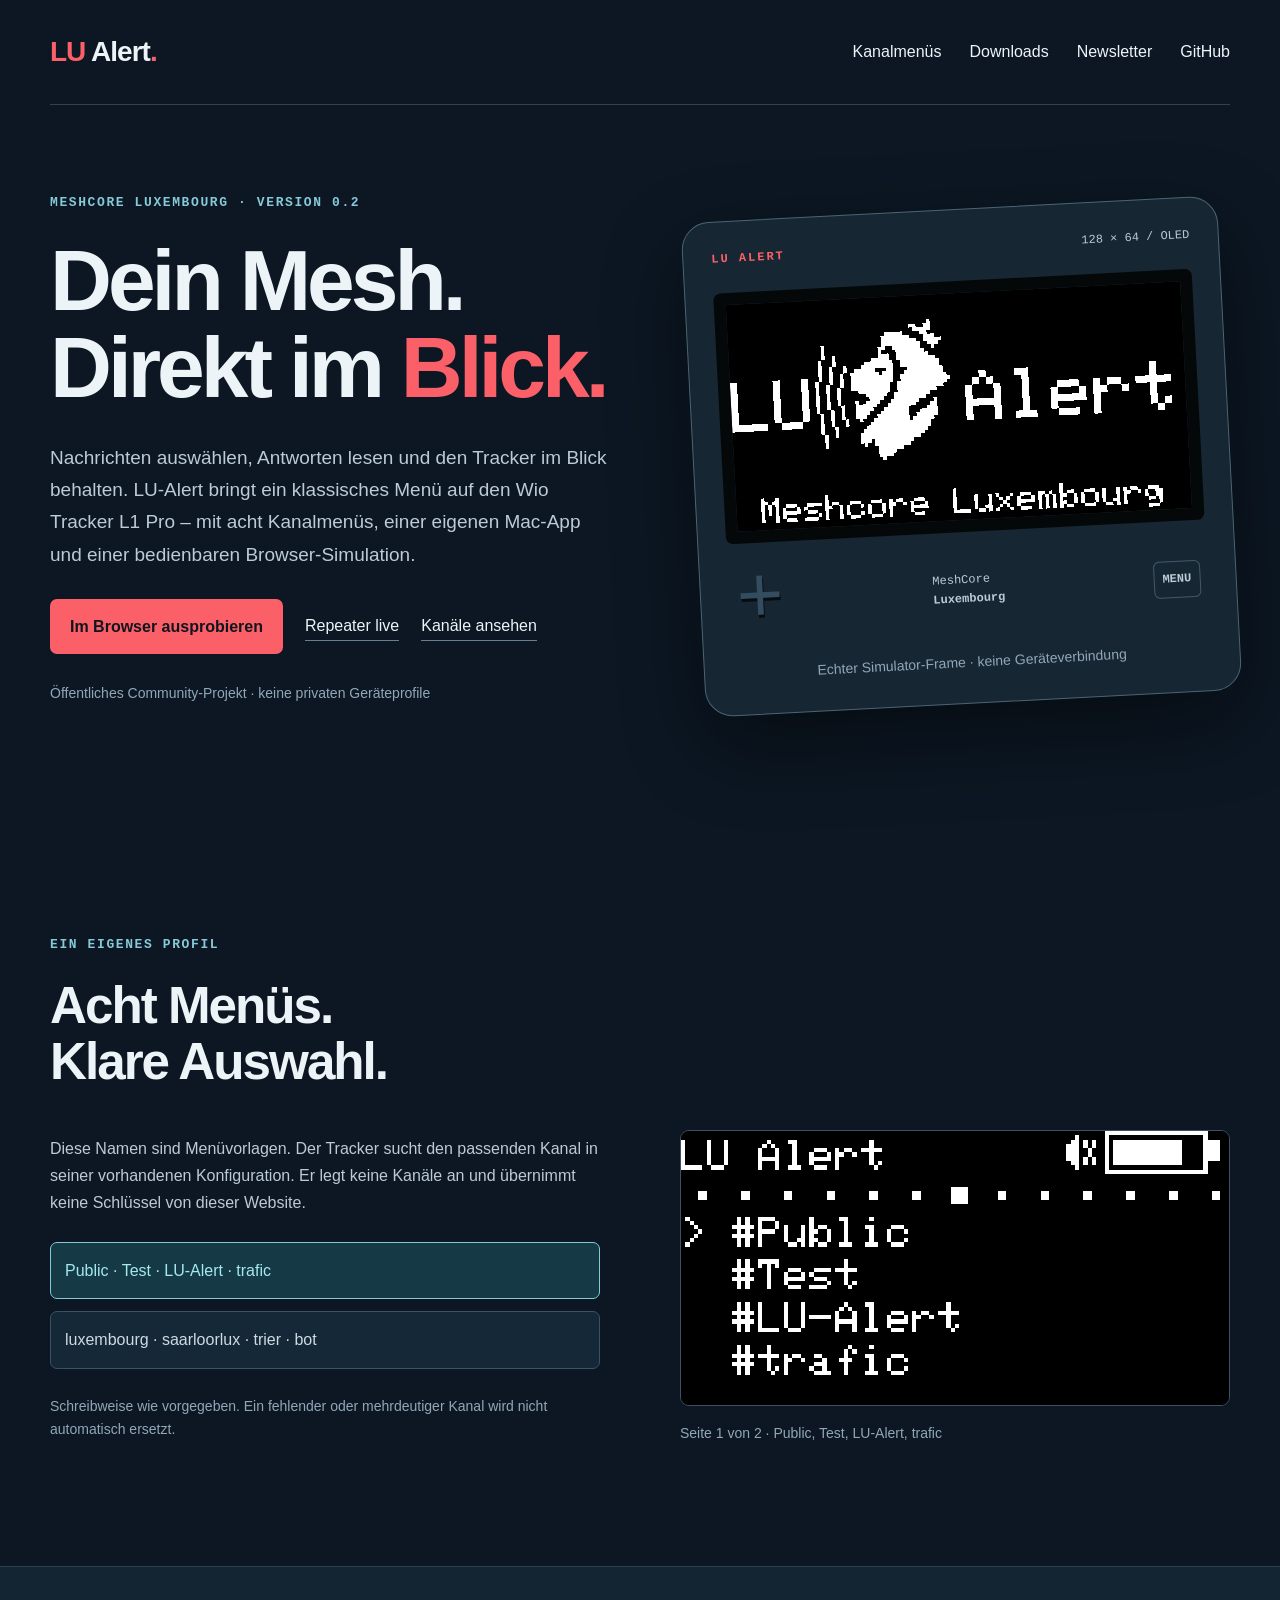
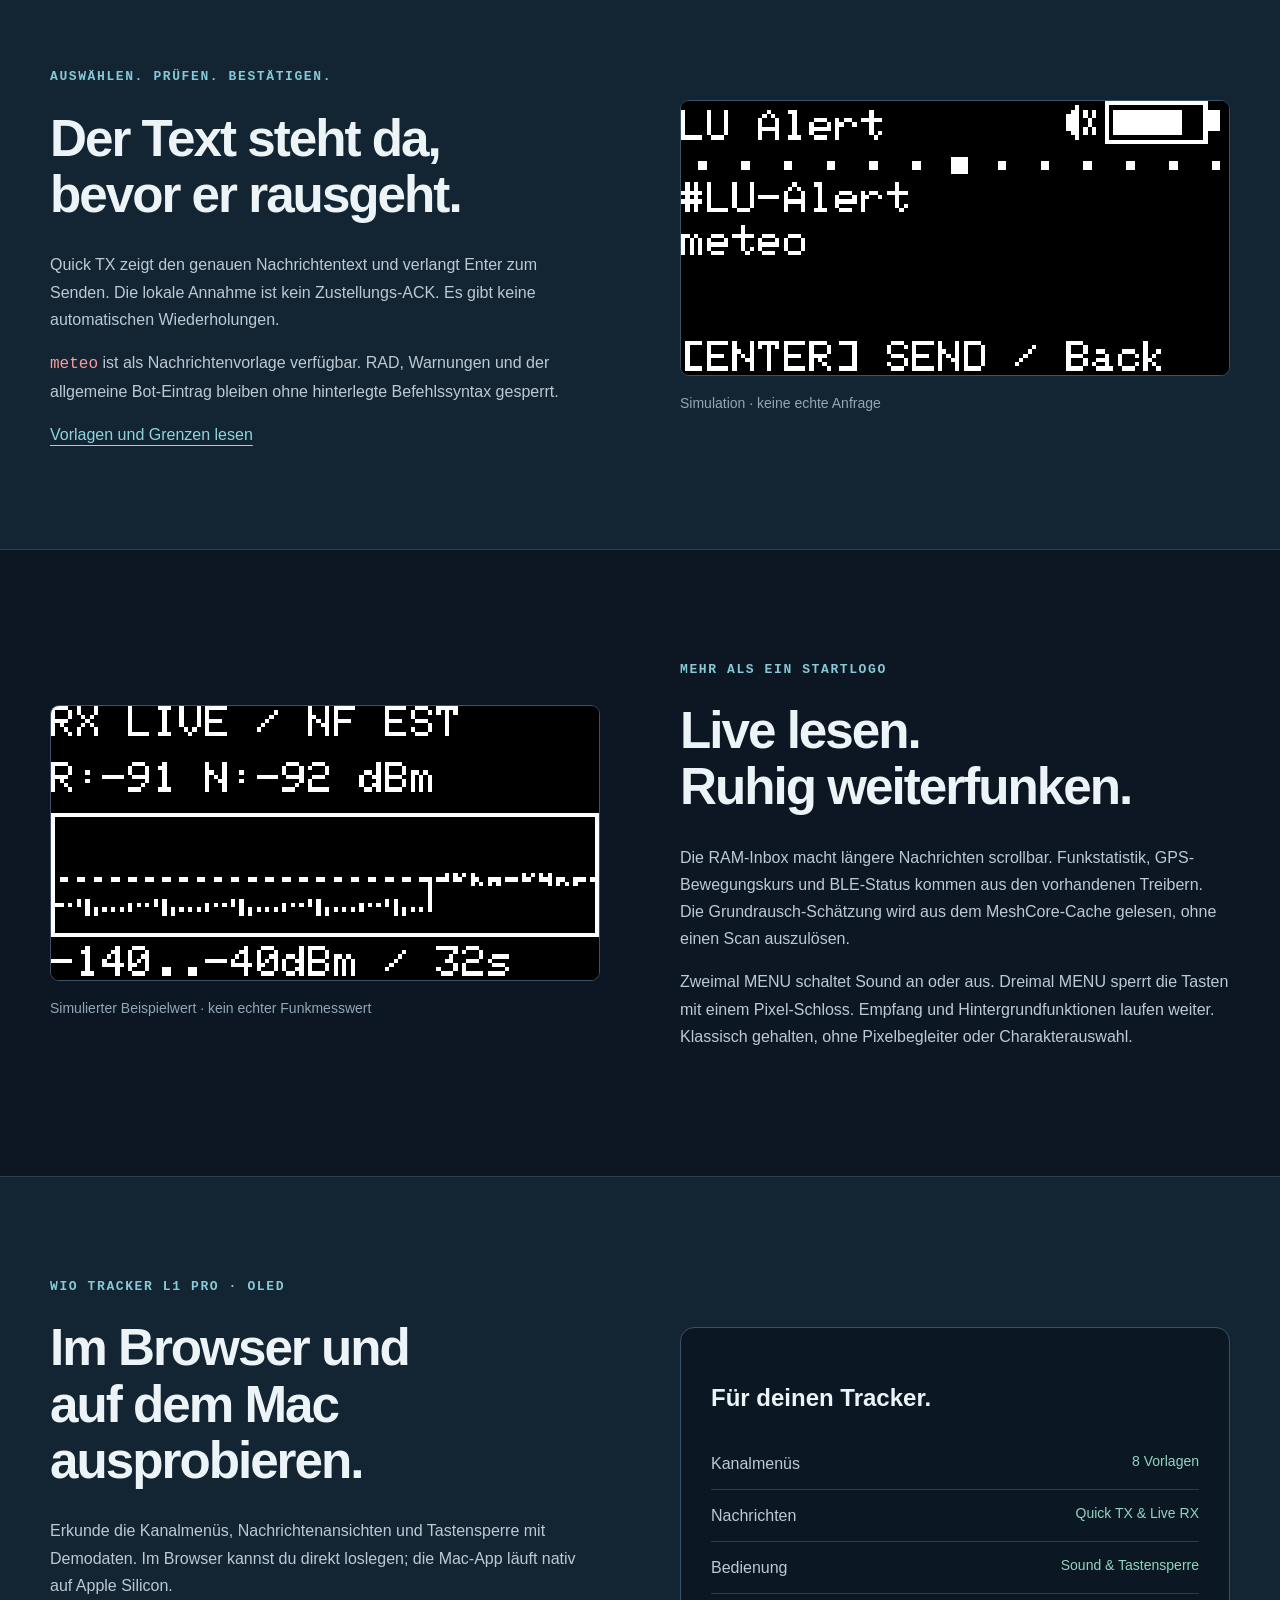
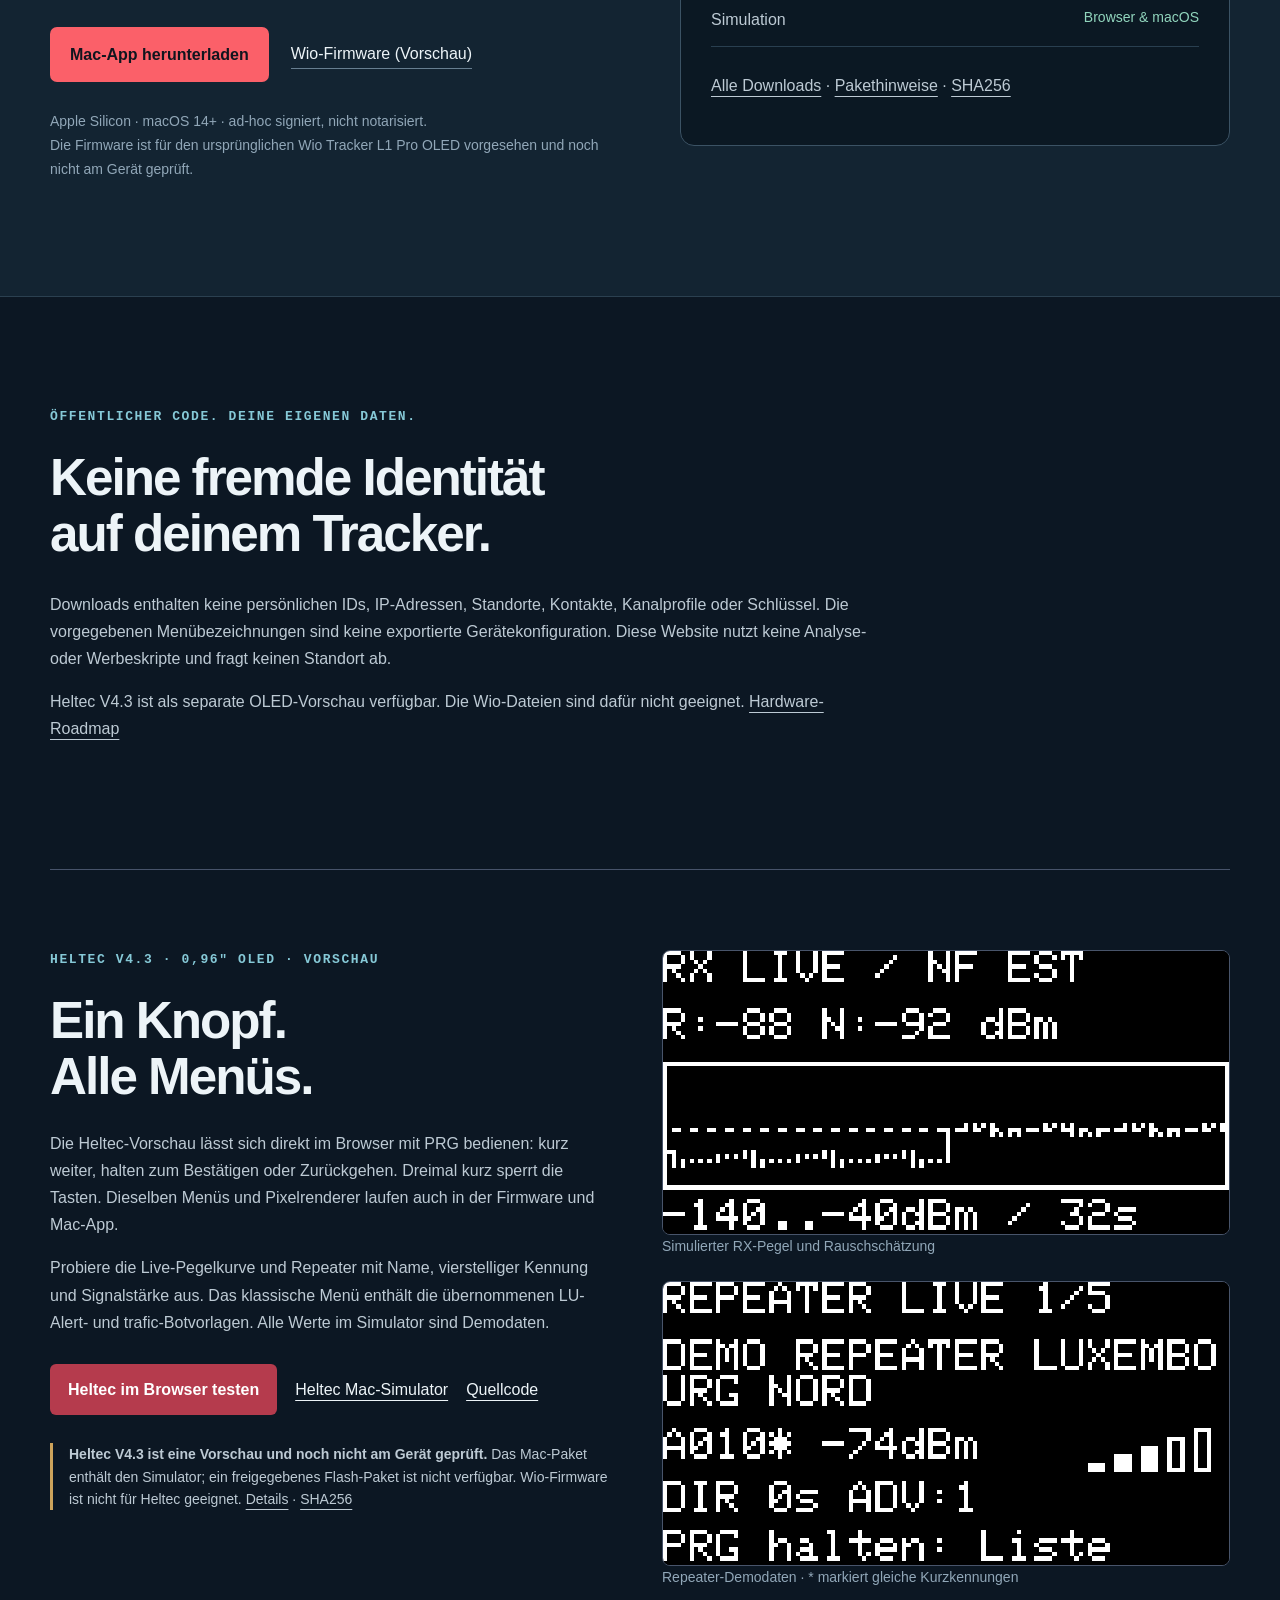
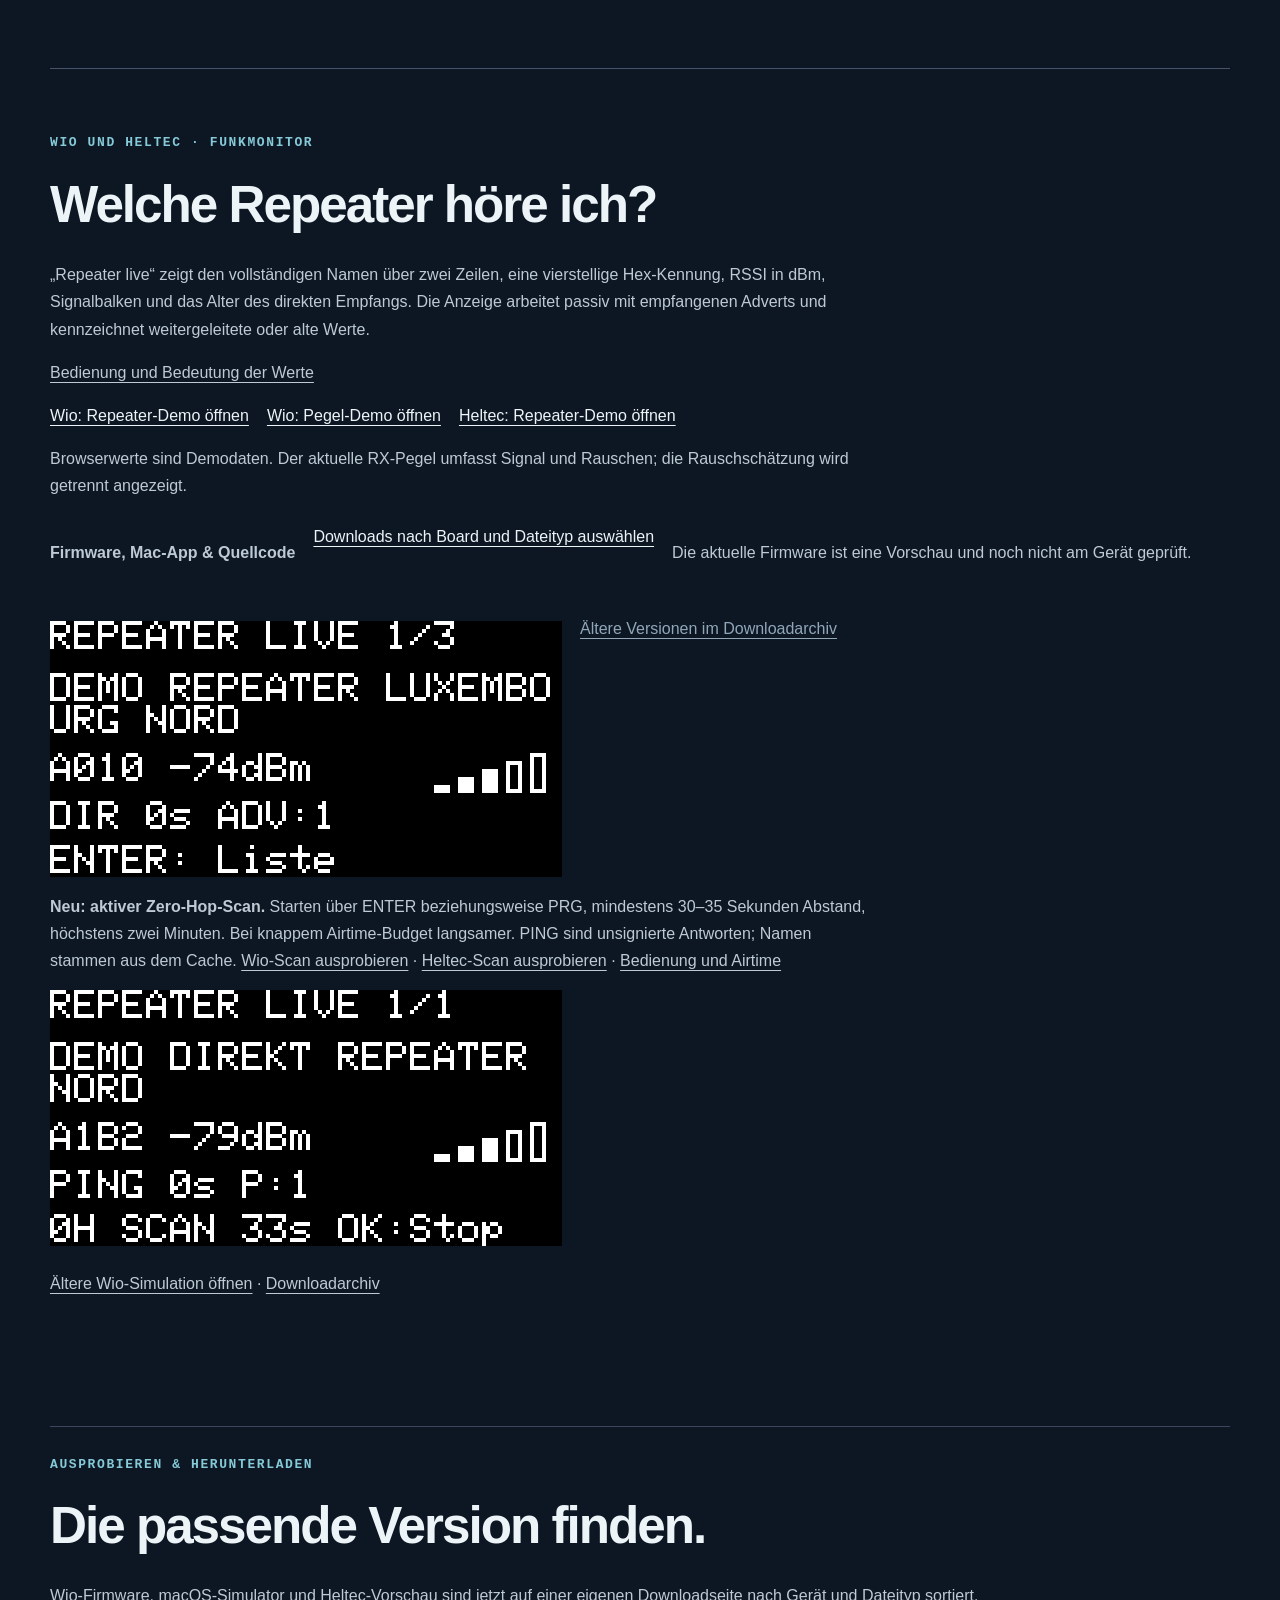
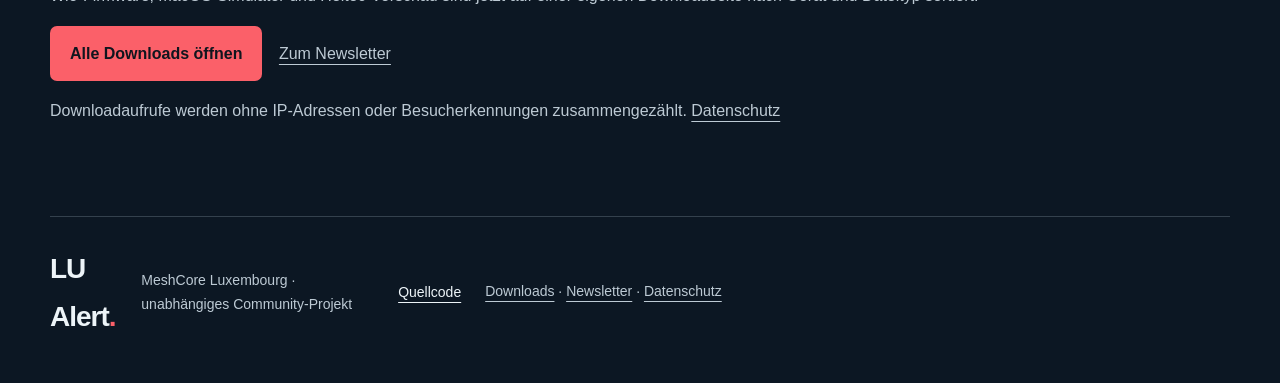
==== commit 5fe1d356: "Use shared NOSRV newsletter and simplify visitor-facing release information" ====
--- a/docs/index.html
+++ b/docs/index.html
@@ -1,9 +1,9 @@
 <!doctype html>
 <html lang="de"><head><meta charset="utf-8"><meta name="viewport" content="width=device-width,initial-scale=1"><title>LU-Alert · MeshCore Luxembourg</title><meta name="description" content="LU-Alert 0.2 für den Wio Tracker L1 Pro OLED: acht Kanalmenüs, Quick TX, Live RX, GPS und native Mac-Simulation."><meta http-equiv="Content-Security-Policy" content="default-src 'self'; img-src 'self'; style-src 'self'; script-src 'self'; connect-src 'self'; base-uri 'self'; form-action 'none'; object-src 'none'"><link rel="stylesheet" href="style.css?v=web-lab-v1"><script defer src="app.js"></script></head><body>
-<a class="skip" href="#inhalt">Zum Inhalt</a><header class="wrap"><a class="brand" href="#"><span>LU</span> Alert<span class="brand-dot">.</span></a><nav aria-label="Navigation"><a href="#kanaele">Kanalmenüs</a><a href="/downloads/">Downloads</a><a href="/newsletter/">Newsletter</a><a href="https://github.com/levelstation/lu-alert" rel="noreferrer">GitHub</a></nav></header>
-<main id="inhalt"><section class="hero wrap"><div><p class="eyebrow">MESHCORE LUXEMBOURG · VERSION 0.2</p><h1>Dein Mesh.<br>Direkt im <em>Blick.</em></h1><p class="lead">Nachrichten auswählen, Antworten lesen und den Tracker im Blick behalten. LU-Alert bringt ein klassisches Menü auf den Wio Tracker L1 Pro – mit acht Kanalmenüs einer eigenen Mac-App und einer bedienbaren Browser-Simulation.</p><div class="actions"><a class="button" href="simulator/">Im Browser ausprobieren</a><a class="secondary" href="simulator/?demo=repeaters">Repeater live</a><a class="secondary" href="#kanaele">Kanäle ansehen</a></div><p class="note">Öffentliches Community-Projekt · keine privaten Geräteprofile</p></div><figure class="tracker"><div class="device-top"><b>LU ALERT</b><span>128 × 64 / OLED</span></div><img src="assets/oled-home.png" width="512" height="256" alt="LU-Alert-Logo im tatsächlichen monochromen Simulator-Framebuffer"><div class="device-bottom"><span class="dpad" aria-hidden="true">+</span><span>MeshCore<br><strong>Luxembourg</strong></span><b class="device-menu">MENU</b></div><figcaption>Echter Simulator-Frame · keine Geräteverbindung</figcaption></figure></section>
+<a class="skip" href="#inhalt">Zum Inhalt</a><header class="wrap"><a class="brand" href="#"><span>LU</span> Alert<span class="brand-dot">.</span></a><nav aria-label="Navigation"><a href="#kanaele">Kanalmenüs</a><a href="/downloads/">Downloads</a><a href="https://www.nosrv.eu/newsletter/">Newsletter</a><a href="https://github.com/levelstation/lu-alert" rel="noreferrer">GitHub</a></nav></header>
+<main id="inhalt"><section class="hero wrap"><div><p class="eyebrow">MESHCORE LUXEMBOURG · VERSION 0.2</p><h1>Dein Mesh.<br>Direkt im <em>Blick.</em></h1><p class="lead">Nachrichten auswählen, Antworten lesen und den Tracker im Blick behalten. LU-Alert bringt ein klassisches Menü auf den Wio Tracker L1 Pro – mit acht Kanalmenüs, einer eigenen Mac-App und einer bedienbaren Browser-Simulation.</p><div class="actions"><a class="button" href="simulator/">Im Browser ausprobieren</a><a class="secondary" href="simulator/?demo=repeaters">Repeater live</a><a class="secondary" href="#kanaele">Kanäle ansehen</a></div><p class="note">Öffentliches Community-Projekt · keine privaten Geräteprofile</p></div><figure class="tracker"><div class="device-top"><b>LU ALERT</b><span>128 × 64 / OLED</span></div><img src="assets/oled-home.png" width="512" height="256" alt="LU-Alert-Logo im tatsächlichen monochromen Simulator-Framebuffer"><div class="device-bottom"><span class="dpad" aria-hidden="true">+</span><span>MeshCore<br><strong>Luxembourg</strong></span><b class="device-menu">MENU</b></div><figcaption>Echter Simulator-Frame · keine Geräteverbindung</figcaption></figure></section>
 <section class="wrap section" id="kanaele"><p class="eyebrow">EIN EIGENES PROFIL</p><h2>Acht Menüs.<br>Klare Auswahl.</h2><div class="channels-layout"><div><p>Diese Namen sind Menüvorlagen. Der Tracker sucht den passenden Kanal in seiner vorhandenen Konfiguration. Er legt keine Kanäle an und übernimmt keine Schlüssel von dieser Website.</p><div class="channel-buttons" role="group" aria-label="Kanalmenü-Seite"><button class="selected" data-page="first" aria-pressed="true">Public · Test · LU-Alert · trafic</button><button data-page="second" aria-pressed="false">luxembourg · saarloorlux · trier · bot</button></div><p class="note">Schreibweise wie vorgegeben. Ein fehlender oder mehrdeutiger Kanal wird nicht automatisch ersetzt.</p></div><figure class="screen"><img id="channel-frame" src="assets/channels-first.png" width="512" height="256" alt="Erste Seite der vier LU-Alert-Kanalmenüs"><figcaption id="channel-caption" aria-live="polite">Seite 1 von 2 · Public, Test, LU-Alert, trafic</figcaption></figure></div></section>
-<section class="feature-band"><div class="wrap feature-layout"><div><p class="eyebrow">AUSWÄHLEN. PRÜFEN. BESTÄTIGEN.</p><h2>Der Text steht da,<br>bevor er rausgeht.</h2><p>Quick TX zeigt den genauen Nachrichtentext und verlangt Enter zum Senden. Die lokale Annahme ist kein Zustellungs-ACK. Es gibt keine automatischen Wiederholungen.</p><p><code>meteo</code> wurde durch eine Nutzerantwort bestätigt. Weitere Wunschbefehle sind gekennzeichnet. RAD, Warnungen und der allgemeine Bot-Eintrag bleiben ohne bekannte Syntax gesperrt.</p><a class="text-link" href="COMMANDS.md">Vorlagen und Grenzen lesen</a></div><figure class="screen"><img src="assets/meteo-preview.png" width="512" height="256" alt="Exakte meteo-Vorschau vor dem ausdrücklichen Sendebefehl"><figcaption>Simulation · keine echte Anfrage</figcaption></figure></div></section>
+<section class="feature-band"><div class="wrap feature-layout"><div><p class="eyebrow">AUSWÄHLEN. PRÜFEN. BESTÄTIGEN.</p><h2>Der Text steht da,<br>bevor er rausgeht.</h2><p>Quick TX zeigt den genauen Nachrichtentext und verlangt Enter zum Senden. Die lokale Annahme ist kein Zustellungs-ACK. Es gibt keine automatischen Wiederholungen.</p><p><code>meteo</code> ist als Nachrichtenvorlage verfügbar. RAD, Warnungen und der allgemeine Bot-Eintrag bleiben ohne hinterlegte Befehlssyntax gesperrt.</p><a class="text-link" href="COMMANDS.md">Vorlagen und Grenzen lesen</a></div><figure class="screen"><img src="assets/meteo-preview.png" width="512" height="256" alt="Exakte meteo-Vorschau vor dem ausdrücklichen Sendebefehl"><figcaption>Simulation · keine echte Anfrage</figcaption></figure></div></section>
 <section class="wrap section live-layout"><figure class="screen"><img src="assets/radio-live-noise.png" width="512" height="256" alt="Live-Ansicht mit einem ausdrücklich simulierten Rauschpegel"><figcaption>Simulierter Beispielwert · kein echter Funkmesswert</figcaption></figure><div><p class="eyebrow">MEHR ALS EIN STARTLOGO</p><h2>Live lesen.<br>Ruhig weiterfunken.</h2><p>Die RAM-Inbox macht längere Nachrichten scrollbar. Funkstatistik, GPS-Bewegungskurs und BLE-Status kommen aus den vorhandenen Treibern. Die Grundrausch-Schätzung wird aus dem MeshCore-Cache gelesen, ohne einen Scan auszulösen.</p><p>Zweimal MENU schaltet Sound an oder aus. Dreimal MENU sperrt die Tasten mit einem Pixel-Schloss. Empfang und Hintergrundfunktionen laufen weiter. Klassisch gehalten, ohne Pixelbegleiter oder Charakterauswahl.</p></div></section>
-<section class="download-section" id="download"><div class="wrap download-layout"><div><p class="eyebrow">WIO FUNKMONITOR · RC4 VORSCHAU</p><h2>Im Browser und<br>auf dem Mac testen.</h2><p>Menü, Nachrichtenansichten und Sperrcode werden auch in der Firmware verwendet. Die native Simulation stellt denselben 1024-Byte-Framebuffer dar.</p><div class="actions"><a class="button" href="downloads/discovery/LU-Alert-Wio-ZeroHop-RC5-macOS-arm64.zip" download>Mac-Simulator laden</a><a class="secondary" href="downloads/discovery/LU-Alert-Wio-ZeroHop-RC5-DFU.zip" download>Firmware-Vorschau (DFU)</a></div><p class="note">Apple Silicon · macOS 14+ · ad-hoc signiert, nicht notarisiert.<br>Die DFU ist ausschließlich für den ursprünglichen Wio Tracker L1 Pro OLED.</p></div><aside class="release"><h3>Ein klar getrennter Stand.</h3><dl><div><dt>Menüprofil</dt><dd>8 Kanäle</dd></div><div><dt>Simulator / Build</dt><dd>Softwaretests bestanden</dd></div><div><dt>Bisherige Hardwarebasis</dt><dd>Vom Nutzer bestätigt</dd></div><div><dt>Neue RC4-Hardwaretests</dt><dd>UNTESTED</dd></div><div><dt>Vom Agenten geflasht</dt><dd>Nein</dd></div></dl><p><a href="TEST-REPORT.md">Testbericht</a> · <a href="FLASHING-GUIDE.md">Pakethinweise</a> · <a href="downloads/discovery/SHA256SUMS">SHA256</a></p></aside></div></section>
-<section class="wrap section privacy"><p class="eyebrow">ÖFFENTLICHER CODE. DEINE EIGENEN DATEN.</p><h2>Keine fremde Identität<br>auf deinem Tracker.</h2><p>Downloads enthalten keine persönlichen IDs, IP-Adressen, Standorte, Kontakte, Kanalprofile oder Schlüssel. Die vorgegebenen Menübezeichnungen sind keine exportierte Gerätekonfiguration. Diese Website nutzt keine Analyse- oder Werbeskripte und fragt keinen Standort ab.</p><p>Heltec V4.3 ist als separate OLED-Vorschau mit R2-/R8-Compilezielen verfügbar. Die Wio-Dateien sind dafür nicht geeignet. <a href="ROADMAP.md">Hardware-Roadmap</a></p></section><section class="heltec-preview wrap" id="heltec"><div class="heltec-copy"><p class="eyebrow">HELTEC V4.3 · 0,96″ OLED · VORSCHAU</p><h2>Ein Knopf.<br>Alle Menüs.</h2><p>Die Heltec-Vorschau lässt sich direkt im Browser mit PRG bedienen: kurz weiter, halten zum Bestätigen oder Zurückgehen. Dreimal kurz sperrt die Tasten. Dieselben Menüs und Pixelrenderer laufen auch in der Firmware und Mac-App.</p><p>Probiere die Live-Pegelkurve und Repeater mit Name, vierstelliger Kennung und Signalstärke aus. Das klassische Menü enthält die übernommenen LU-Alert- und trafic-Botvorlagen. Alle Werte im Simulator sind Demodaten.</p><div class="heltec-actions"><a class="button" href="simulator/heltec/">Heltec im Browser testen</a><a href="downloads/discovery/LU-Alert-Heltec-ZeroHop-dev3-macOS-arm64.zip" download>Heltec Mac-Simulator</a><a href="downloads/discovery/LU-Alert-ZeroHop-Source.zip" download>Quellcode</a></div><p class="heltec-note"><strong>Vorschau, kein Hardware-Release.</strong> R2/R8 kompiliert; Hardware UNTESTED. Bestückung, Bootloader und vorhandene Partitionierung bleiben offen. Das Mac-Paket enthält den Simulator. Firmware-BINs können aus dem Quellcode gebaut werden; kein freigegebenes Flash-Paket. <a href="HELTEC-V4.3.md">Details</a> · <a href="downloads/discovery/SHA256SUMS">SHA256</a></p></div><div class="heltec-shots"><figure><img src="assets/heltec-noise-change.png" width="512" height="256" alt="Heltec-Simulator mit Empfangspegelkurve und getrennter Rauschschätzung"><figcaption>Simulierter RX-Pegel und Rauschschätzung</figcaption></figure><figure><img src="assets/heltec-radio-live-full-name.png" width="512" height="256" alt="Simulierte Repeater mit Namen, vier Hex-Zeichen, RSSI und Alter"><figcaption>Repeater-Demodaten · * markiert gleiche Kurzkennungen</figcaption></figure></div></section><section class="wrap radio-home" id="funkmonitor"><p class="eyebrow">WIO UND HELTEC · FUNKMONITOR</p><h2>Welche Repeater höre ich?</h2><p>„Repeater live“ zeigt den vollständigen Namen über zwei Zeilen, eine vierstellige Hex-Kennung, RSSI in dBm, Signalbalken und das Alter des direkten Empfangs. Die Anzeige arbeitet passiv mit empfangenen Adverts und kennzeichnet weitergeleitete oder alte Werte.</p><p><a href="RADIO-LIVE.md">Bedienung und Bedeutung der Werte</a></p><div><a href="simulator/?demo=repeaters">Wio: Repeater-Demo öffnen</a><a href="simulator/?demo=noise">Wio: Pegel-Demo öffnen</a><a href="simulator/heltec/?demo=repeaters">Heltec: Repeater-Demo öffnen</a></div><p>Browserwerte sind Demodaten. Der aktuelle RX-Pegel umfasst Signal und Rauschen; die Rauschschätzung wird getrennt angezeigt.</p><div class="radio-downloads"><p><strong>Neue Wio-Zero-Hop-Vorschau RC5</strong> · Gerätefunktion UNTESTED</p><a href="downloads/discovery/LU-Alert-Wio-ZeroHop-RC5-macOS-arm64.zip" download>Wio Mac-Simulator</a> · <a href="downloads/discovery/LU-Alert-Wio-ZeroHop-RC5-DFU.zip" download>Wio DFU-Vorschau</a> · <a href="downloads/discovery/LU-Alert-Heltec-ZeroHop-dev3-macOS-arm64.zip" download>Heltec Mac-Simulator dev3</a> · <a href="downloads/discovery/LU-Alert-ZeroHop-Source.zip" download>Gemeinsamer Quellcode</a> · <a href="downloads/discovery/SHA256SUMS">SHA256</a><p>Bisherige Wio-Downloads bleiben im bisherigen Downloadbereich erhalten. Die neuen Firmwaredateien wurden nur gebaut und offline geprüft.</p><img src="assets/radio-live-full-name.png" width="512" height="256" alt="Wio Funkmonitor mit vollständigem Repeaternamen über zwei Zeilen, Hex-Kennung, RSSI und Signalbalken"><p class="note">Bisheriger Wio-Stand RC3: <a href="downloads/LU-Alert-Simulator-macOS-arm64.zip" download>Mac-Simulator</a> · <a href="downloads/LU-Alert-0.2-Wio-L1-Pro-DFU.zip" download>DFU</a> · <a href="downloads/SHA256SUMS">bisherige Prüfsummen</a>.</p></div><p><strong>Neu: aktiver Zero-Hop-Scan.</strong> Starten über ENTER beziehungsweise PRG, mindestens 30–35 Sekunden Abstand, höchstens zwei Minuten. Bei knappem Airtime-Budget langsamer. PING sind unsignierte Antworten; Namen stammen aus dem Cache. <a href="simulator/?demo=scan">Wio-Scan ausprobieren</a> · <a href="simulator/heltec/?demo=scan">Heltec-Scan ausprobieren</a> · <a href="DISCOVERY.md">Bedienung und Airtime</a></p><img src="assets/discovery-ping.png" width="512" height="256" alt="Simulierte Zero-Hop-Discovery-Antwort mit Hex-Kennung, vollem Namen, lokalem RSSI, Antwortzähler und Scan-Countdown"><p>Vorheriger Wio-RC4: <a href="downloads/radio-live/LU-Alert-Wio-Radio-Live-RC4-DFU.zip" download>DFU</a> · <a href="simulator/wio-rc4/">vorherige Websimulation</a>.</p></section><section class="wrap community-prompt"><p class="eyebrow">AUSPROBIEREN & HERUNTERLADEN</p><h2>Die passende Version finden.</h2><p>Wio-Firmware, macOS-Simulator und Heltec-Vorschau sind jetzt auf einer eigenen Downloadseite nach Gerät und Dateityp sortiert.</p><p><a class="button primary" href="/downloads/">Alle Downloads öffnen</a> <a href="/newsletter/">Zum Newsletter</a></p><p class="download-note">Downloadaufrufe werden ohne IP-Adressen oder Besucherkennungen zusammengezählt. <a href="/datenschutz/">Datenschutz</a></p></section></main><footer class="wrap"><a class="brand" href="#">LU Alert<span class="brand-dot">.</span></a><p>MeshCore Luxembourg · unabhängiges Community-Projekt</p><a href="https://github.com/levelstation/lu-alert" rel="noreferrer">Quellcode</a><p class="community-footer-links"><a href="/downloads/">Downloads</a> · <a href="/newsletter/">Newsletter</a> · <a href="/datenschutz/">Datenschutz</a></p></footer></body></html>+<section class="download-section" id="download"><div class="wrap download-layout"><div><p class="eyebrow">WIO TRACKER L1 PRO · OLED</p><h2>Im Browser und<br>auf dem Mac ausprobieren.</h2><p>Erkunde die Kanalmenüs, Nachrichtenansichten und Tastensperre mit Demodaten. Im Browser kannst du direkt loslegen; die Mac-App läuft nativ auf Apple Silicon.</p><div class="actions"><a class="button" href="/downloads/?board=wio&amp;kind=simulator">Mac-App herunterladen</a><a class="secondary" href="/downloads/?board=wio&amp;kind=firmware">Wio-Firmware (Vorschau)</a></div><p class="note">Apple Silicon · macOS 14+ · ad-hoc signiert, nicht notarisiert.<br>Die Firmware ist für den ursprünglichen Wio Tracker L1 Pro OLED vorgesehen und noch nicht am Gerät geprüft.</p></div><aside class="release"><h3>Für deinen Tracker.</h3><dl><div><dt>Kanalmenüs</dt><dd>8 Vorlagen</dd></div><div><dt>Nachrichten</dt><dd>Quick TX & Live RX</dd></div><div><dt>Bedienung</dt><dd>Sound & Tastensperre</dd></div><div><dt>Simulation</dt><dd>Browser & macOS</dd></div></dl><p><a href="/downloads/">Alle Downloads</a> · <a href="FLASHING-GUIDE.md">Pakethinweise</a> · <a href="downloads/discovery/SHA256SUMS">SHA256</a></p></aside></div></section>
+<section class="wrap section privacy"><p class="eyebrow">ÖFFENTLICHER CODE. DEINE EIGENEN DATEN.</p><h2>Keine fremde Identität<br>auf deinem Tracker.</h2><p>Downloads enthalten keine persönlichen IDs, IP-Adressen, Standorte, Kontakte, Kanalprofile oder Schlüssel. Die vorgegebenen Menübezeichnungen sind keine exportierte Gerätekonfiguration. Diese Website nutzt keine Analyse- oder Werbeskripte und fragt keinen Standort ab.</p><p>Heltec V4.3 ist als separate OLED-Vorschau verfügbar. Die Wio-Dateien sind dafür nicht geeignet. <a href="ROADMAP.md">Hardware-Roadmap</a></p></section><section class="heltec-preview wrap" id="heltec"><div class="heltec-copy"><p class="eyebrow">HELTEC V4.3 · 0,96″ OLED · VORSCHAU</p><h2>Ein Knopf.<br>Alle Menüs.</h2><p>Die Heltec-Vorschau lässt sich direkt im Browser mit PRG bedienen: kurz weiter, halten zum Bestätigen oder Zurückgehen. Dreimal kurz sperrt die Tasten. Dieselben Menüs und Pixelrenderer laufen auch in der Firmware und Mac-App.</p><p>Probiere die Live-Pegelkurve und Repeater mit Name, vierstelliger Kennung und Signalstärke aus. Das klassische Menü enthält die übernommenen LU-Alert- und trafic-Botvorlagen. Alle Werte im Simulator sind Demodaten.</p><div class="heltec-actions"><a class="button" href="simulator/heltec/">Heltec im Browser testen</a><a href="downloads/discovery/LU-Alert-Heltec-ZeroHop-dev3-macOS-arm64.zip" download>Heltec Mac-Simulator</a><a href="downloads/discovery/LU-Alert-ZeroHop-Source.zip" download>Quellcode</a></div><p class="heltec-note"><strong>Heltec V4.3 ist eine Vorschau und noch nicht am Gerät geprüft.</strong> Das Mac-Paket enthält den Simulator; ein freigegebenes Flash-Paket ist nicht verfügbar. Wio-Firmware ist nicht für Heltec geeignet. <a href="HELTEC-V4.3.md">Details</a> · <a href="downloads/discovery/SHA256SUMS">SHA256</a></p></div><div class="heltec-shots"><figure><img src="assets/heltec-noise-change.png" width="512" height="256" alt="Heltec-Simulator mit Empfangspegelkurve und getrennter Rauschschätzung"><figcaption>Simulierter RX-Pegel und Rauschschätzung</figcaption></figure><figure><img src="assets/heltec-radio-live-full-name.png" width="512" height="256" alt="Simulierte Repeater mit Namen, vier Hex-Zeichen, RSSI und Alter"><figcaption>Repeater-Demodaten · * markiert gleiche Kurzkennungen</figcaption></figure></div></section><section class="wrap radio-home" id="funkmonitor"><p class="eyebrow">WIO UND HELTEC · FUNKMONITOR</p><h2>Welche Repeater höre ich?</h2><p>„Repeater live“ zeigt den vollständigen Namen über zwei Zeilen, eine vierstellige Hex-Kennung, RSSI in dBm, Signalbalken und das Alter des direkten Empfangs. Die Anzeige arbeitet passiv mit empfangenen Adverts und kennzeichnet weitergeleitete oder alte Werte.</p><p><a href="RADIO-LIVE.md">Bedienung und Bedeutung der Werte</a></p><div><a href="simulator/?demo=repeaters">Wio: Repeater-Demo öffnen</a><a href="simulator/?demo=noise">Wio: Pegel-Demo öffnen</a><a href="simulator/heltec/?demo=repeaters">Heltec: Repeater-Demo öffnen</a></div><p>Browserwerte sind Demodaten. Der aktuelle RX-Pegel umfasst Signal und Rauschen; die Rauschschätzung wird getrennt angezeigt.</p><div class="radio-downloads"><p><strong>Firmware, Mac-App & Quellcode</strong></p><a href="/downloads/">Downloads nach Board und Dateityp auswählen</a><p>Die aktuelle Firmware ist eine Vorschau und noch nicht am Gerät geprüft.</p><img src="assets/radio-live-full-name.png" width="512" height="256" alt="Wio Funkmonitor mit vollständigem Repeaternamen über zwei Zeilen, Hex-Kennung, RSSI und Signalbalken"><p class="note"><a href="/downloads/#archiv">Ältere Versionen im Downloadarchiv</a></p></div><p><strong>Neu: aktiver Zero-Hop-Scan.</strong> Starten über ENTER beziehungsweise PRG, mindestens 30–35 Sekunden Abstand, höchstens zwei Minuten. Bei knappem Airtime-Budget langsamer. PING sind unsignierte Antworten; Namen stammen aus dem Cache. <a href="simulator/?demo=scan">Wio-Scan ausprobieren</a> · <a href="simulator/heltec/?demo=scan">Heltec-Scan ausprobieren</a> · <a href="DISCOVERY.md">Bedienung und Airtime</a></p><img src="assets/discovery-ping.png" width="512" height="256" alt="Simulierte Zero-Hop-Discovery-Antwort mit Hex-Kennung, vollem Namen, lokalem RSSI, Antwortzähler und Scan-Countdown"><p><a href="simulator/wio-rc4/">Ältere Wio-Simulation öffnen</a> · <a href="/downloads/#archiv">Downloadarchiv</a></p></section><section class="wrap community-prompt"><p class="eyebrow">AUSPROBIEREN & HERUNTERLADEN</p><h2>Die passende Version finden.</h2><p>Wio-Firmware, macOS-Simulator und Heltec-Vorschau sind jetzt auf einer eigenen Downloadseite nach Gerät und Dateityp sortiert.</p><p><a class="button primary" href="/downloads/">Alle Downloads öffnen</a> <a href="https://www.nosrv.eu/newsletter/">Zum Newsletter</a></p><p class="download-note">Downloadaufrufe werden ohne IP-Adressen oder Besucherkennungen zusammengezählt. <a href="/datenschutz/">Datenschutz</a></p></section></main><footer class="wrap"><a class="brand" href="#">LU Alert<span class="brand-dot">.</span></a><p>MeshCore Luxembourg · unabhängiges Community-Projekt</p><a href="https://github.com/levelstation/lu-alert" rel="noreferrer">Quellcode</a><p class="community-footer-links"><a href="/downloads/">Downloads</a> · <a href="https://www.nosrv.eu/newsletter/">Newsletter</a> · <a href="/datenschutz/">Datenschutz</a></p></footer></body></html>
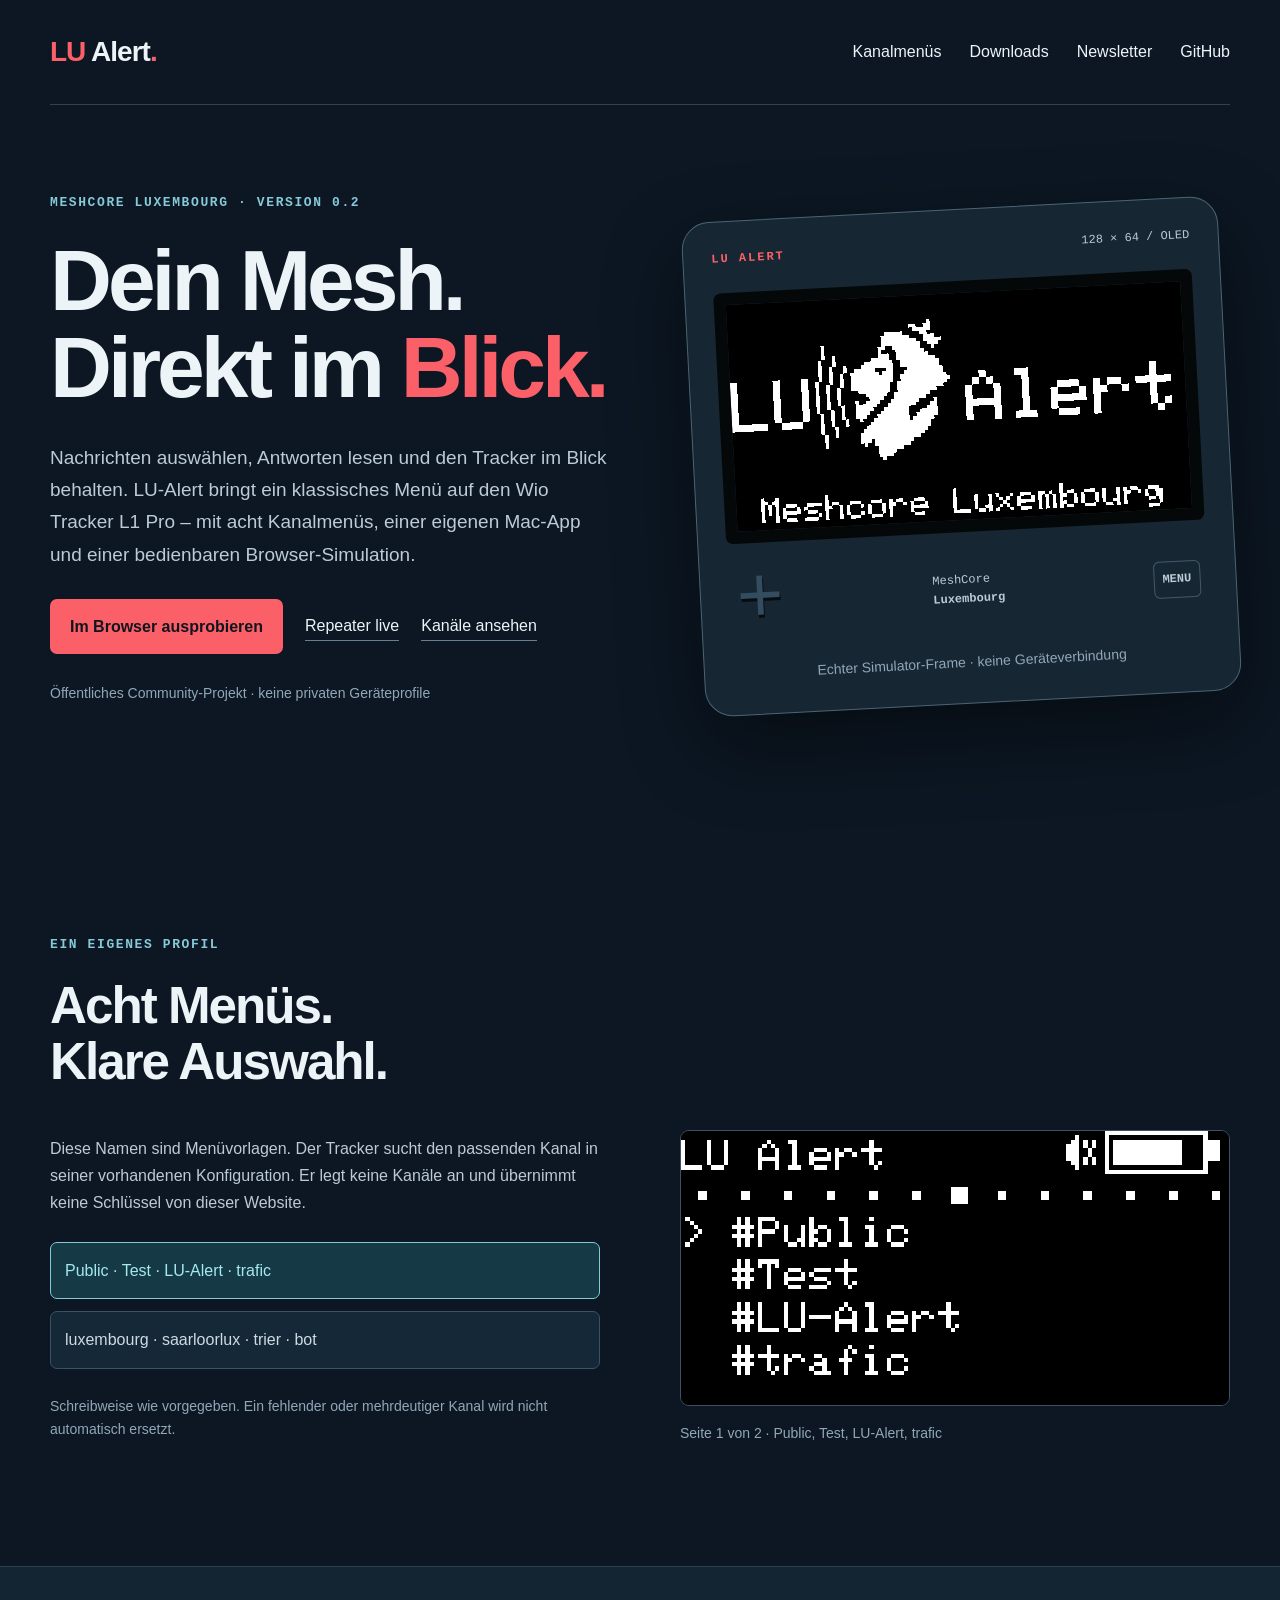
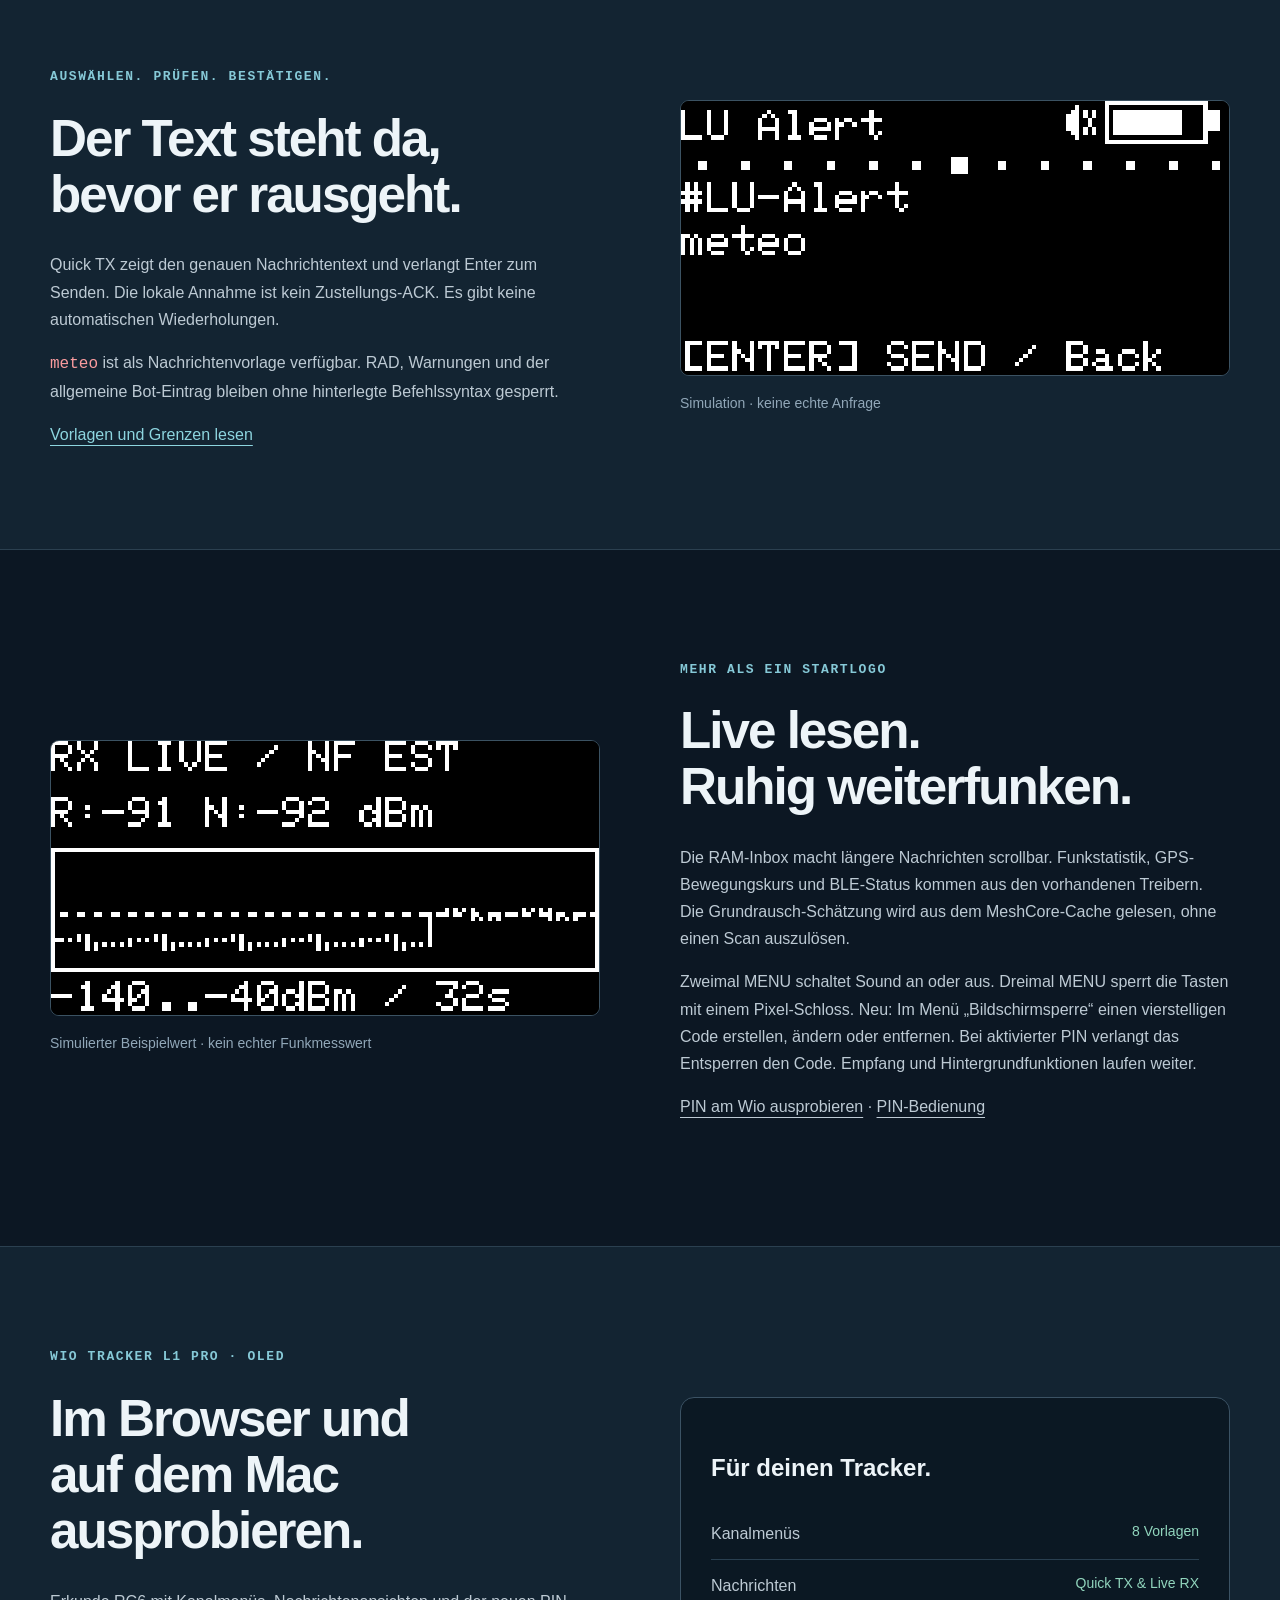
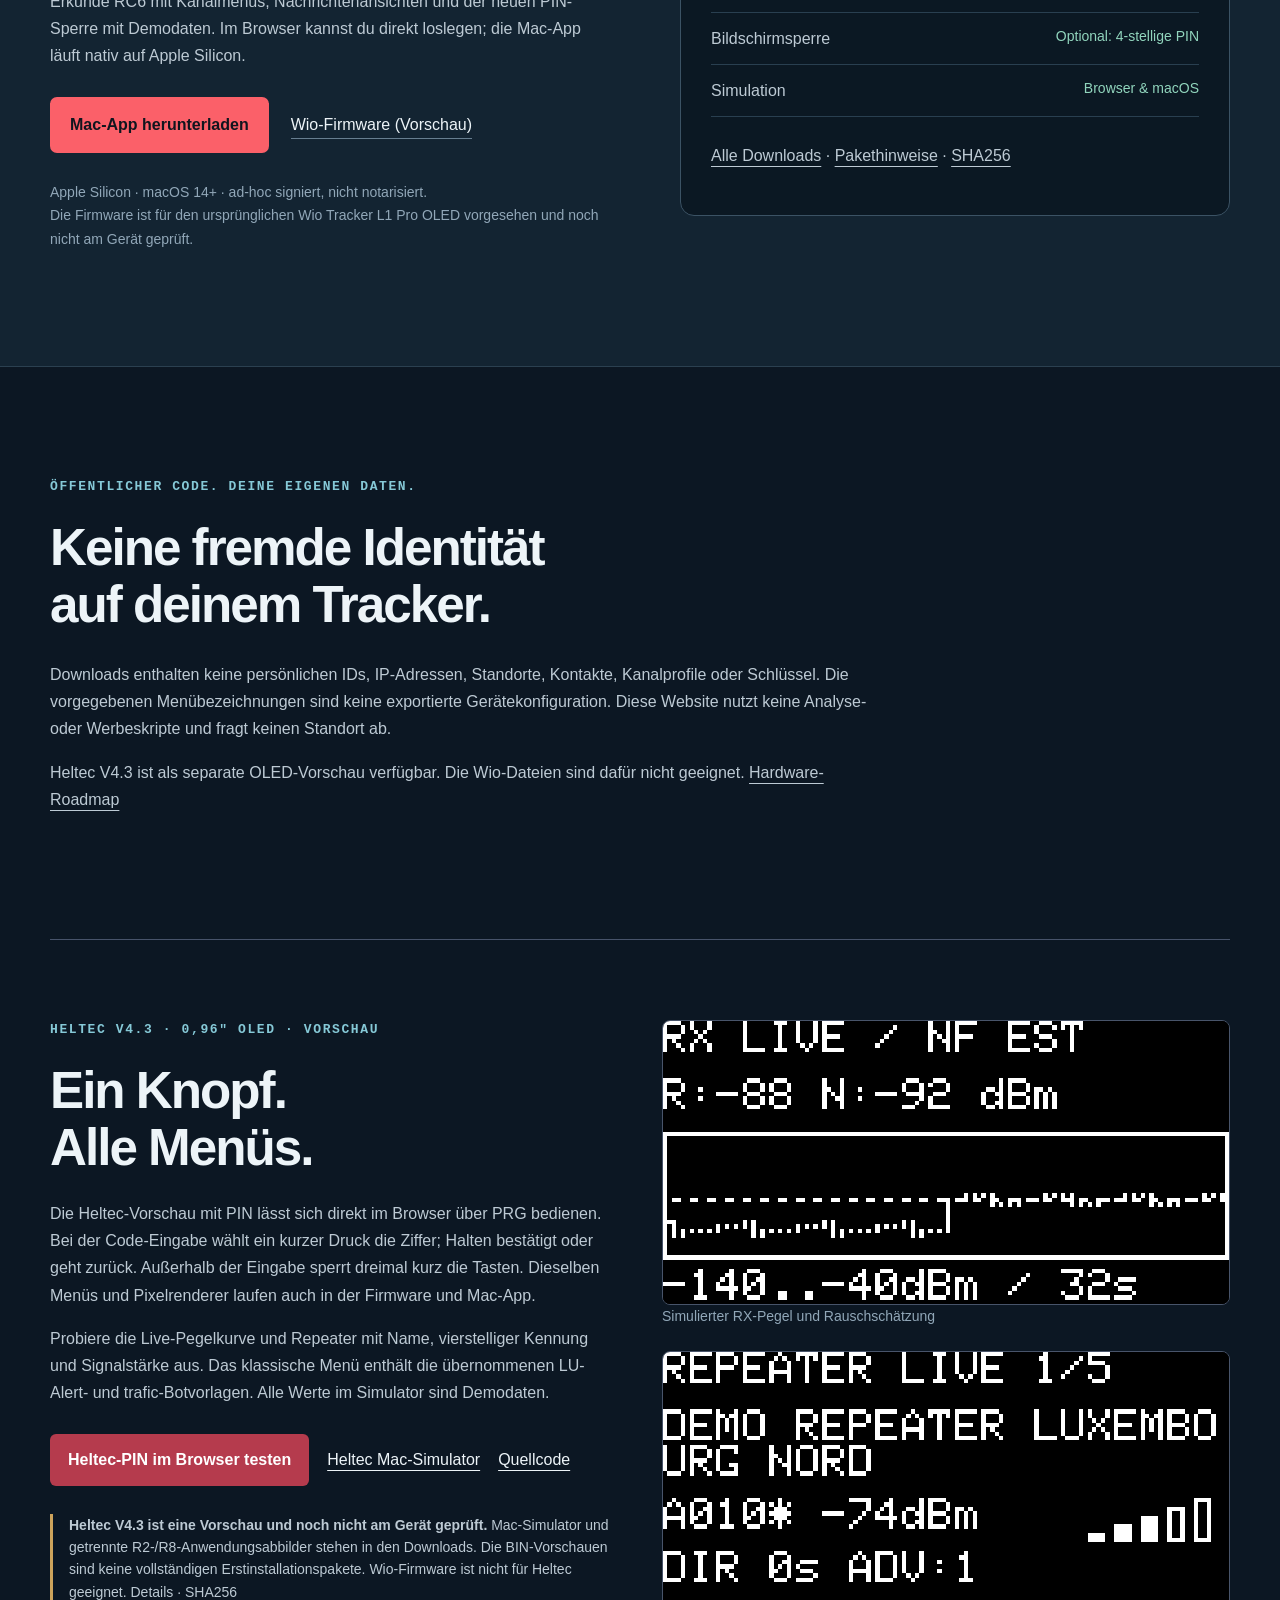
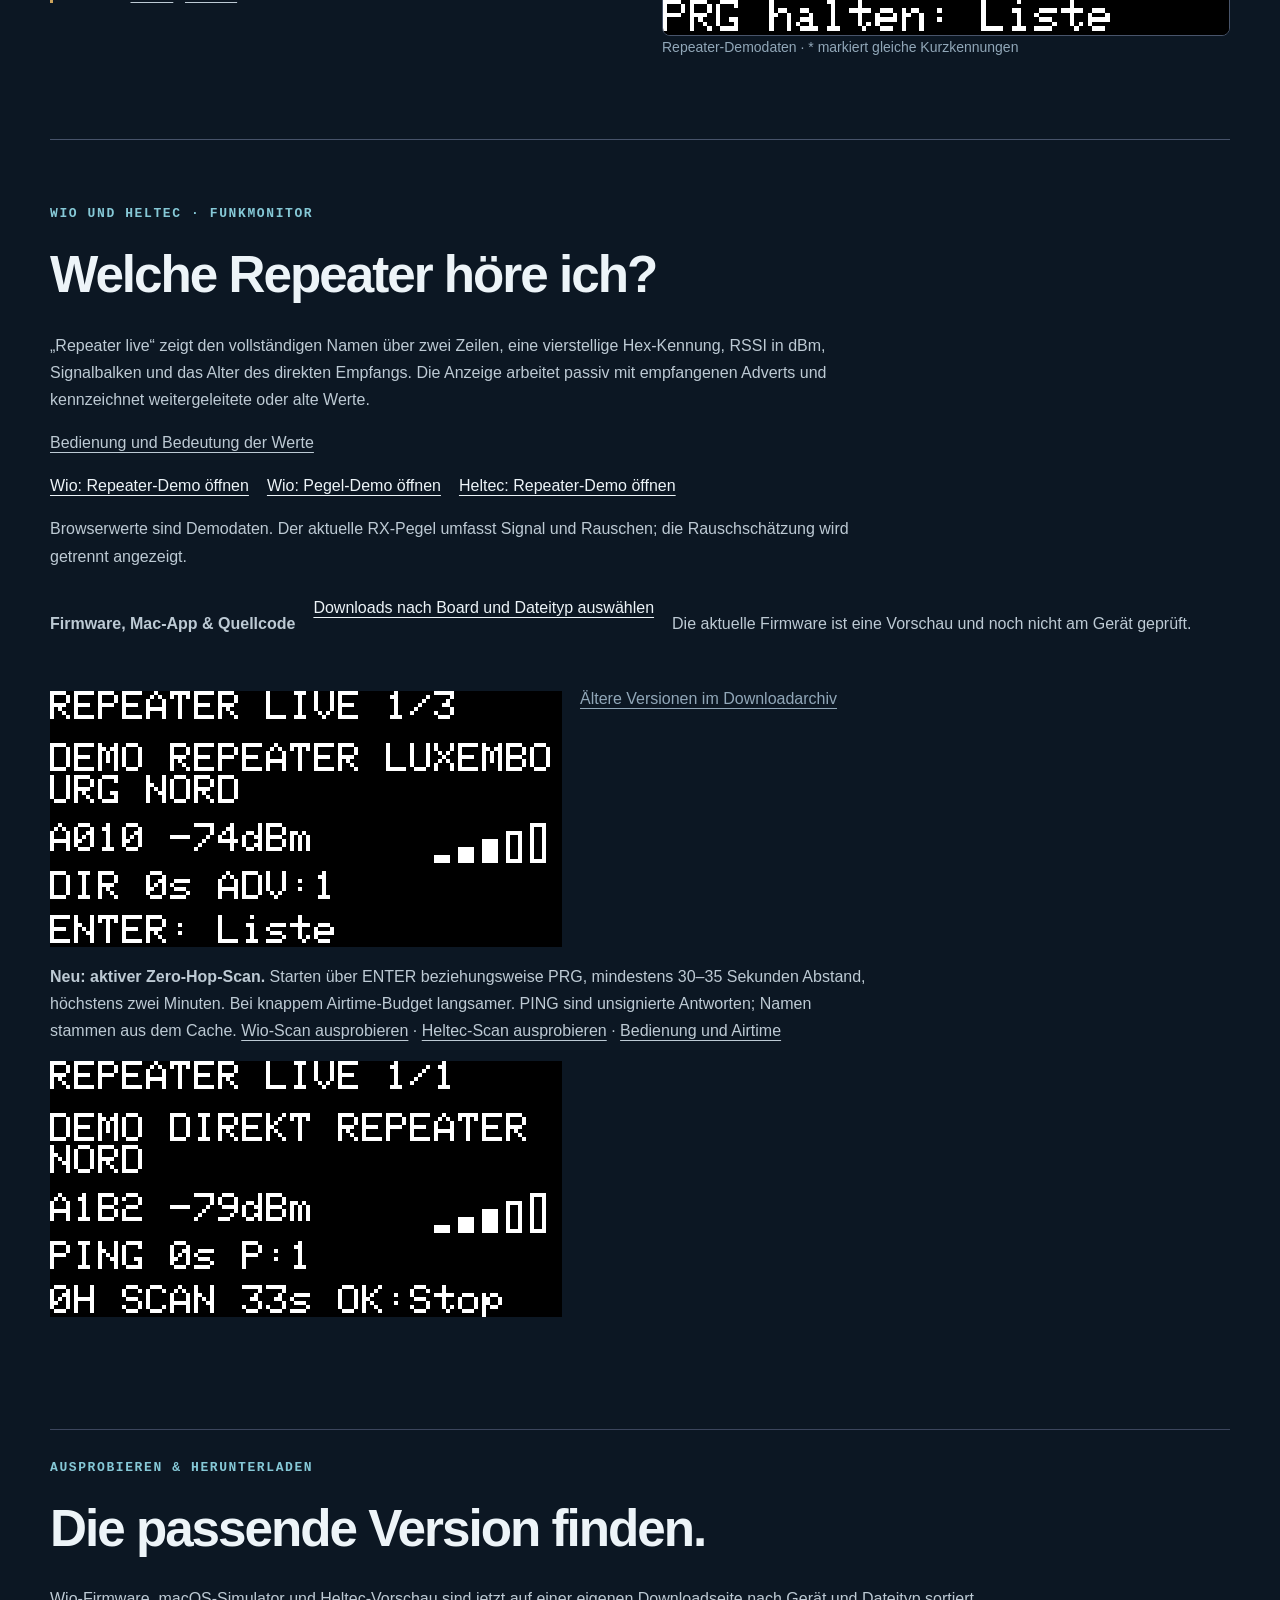
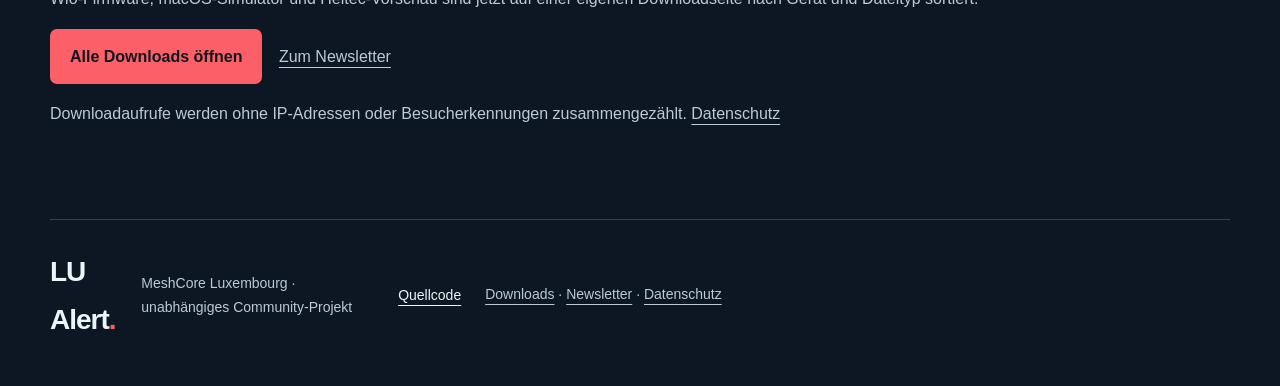
==== commit ba30ce28: "Add four-digit screen PIN to Wio and Heltec previews Configure, change and remove the screen PIN in " ====
--- a/docs/index.html
+++ b/docs/index.html
@@ -1,9 +1,9 @@
 <!doctype html>
-<html lang="de"><head><meta charset="utf-8"><meta name="viewport" content="width=device-width,initial-scale=1"><title>LU-Alert · MeshCore Luxembourg</title><meta name="description" content="LU-Alert 0.2 für den Wio Tracker L1 Pro OLED: acht Kanalmenüs, Quick TX, Live RX, GPS und native Mac-Simulation."><meta http-equiv="Content-Security-Policy" content="default-src 'self'; img-src 'self'; style-src 'self'; script-src 'self'; connect-src 'self'; base-uri 'self'; form-action 'none'; object-src 'none'"><link rel="stylesheet" href="style.css?v=web-lab-v1"><script defer src="app.js"></script></head><body>
+<html lang="de"><head><meta charset="utf-8"><meta name="viewport" content="width=device-width,initial-scale=1"><title>LU-Alert · MeshCore Luxembourg</title><meta name="description" content="LU-Alert 0.2 für den Wio Tracker L1 Pro OLED: acht Kanalmenüs, Quick TX, Live RX, GPS und native Mac-Simulation."><meta http-equiv="Content-Security-Policy" content="default-src 'self'; img-src 'self'; style-src 'self'; script-src 'self'; connect-src 'self'; base-uri 'self'; form-action 'none'; object-src 'none'"><link rel="stylesheet" href="style.css?v=pin-20261126"><script defer src="app.js"></script></head><body>
 <a class="skip" href="#inhalt">Zum Inhalt</a><header class="wrap"><a class="brand" href="#"><span>LU</span> Alert<span class="brand-dot">.</span></a><nav aria-label="Navigation"><a href="#kanaele">Kanalmenüs</a><a href="/downloads/">Downloads</a><a href="https://www.nosrv.eu/newsletter/">Newsletter</a><a href="https://github.com/levelstation/lu-alert" rel="noreferrer">GitHub</a></nav></header>
 <main id="inhalt"><section class="hero wrap"><div><p class="eyebrow">MESHCORE LUXEMBOURG · VERSION 0.2</p><h1>Dein Mesh.<br>Direkt im <em>Blick.</em></h1><p class="lead">Nachrichten auswählen, Antworten lesen und den Tracker im Blick behalten. LU-Alert bringt ein klassisches Menü auf den Wio Tracker L1 Pro – mit acht Kanalmenüs, einer eigenen Mac-App und einer bedienbaren Browser-Simulation.</p><div class="actions"><a class="button" href="simulator/">Im Browser ausprobieren</a><a class="secondary" href="simulator/?demo=repeaters">Repeater live</a><a class="secondary" href="#kanaele">Kanäle ansehen</a></div><p class="note">Öffentliches Community-Projekt · keine privaten Geräteprofile</p></div><figure class="tracker"><div class="device-top"><b>LU ALERT</b><span>128 × 64 / OLED</span></div><img src="assets/oled-home.png" width="512" height="256" alt="LU-Alert-Logo im tatsächlichen monochromen Simulator-Framebuffer"><div class="device-bottom"><span class="dpad" aria-hidden="true">+</span><span>MeshCore<br><strong>Luxembourg</strong></span><b class="device-menu">MENU</b></div><figcaption>Echter Simulator-Frame · keine Geräteverbindung</figcaption></figure></section>
 <section class="wrap section" id="kanaele"><p class="eyebrow">EIN EIGENES PROFIL</p><h2>Acht Menüs.<br>Klare Auswahl.</h2><div class="channels-layout"><div><p>Diese Namen sind Menüvorlagen. Der Tracker sucht den passenden Kanal in seiner vorhandenen Konfiguration. Er legt keine Kanäle an und übernimmt keine Schlüssel von dieser Website.</p><div class="channel-buttons" role="group" aria-label="Kanalmenü-Seite"><button class="selected" data-page="first" aria-pressed="true">Public · Test · LU-Alert · trafic</button><button data-page="second" aria-pressed="false">luxembourg · saarloorlux · trier · bot</button></div><p class="note">Schreibweise wie vorgegeben. Ein fehlender oder mehrdeutiger Kanal wird nicht automatisch ersetzt.</p></div><figure class="screen"><img id="channel-frame" src="assets/channels-first.png" width="512" height="256" alt="Erste Seite der vier LU-Alert-Kanalmenüs"><figcaption id="channel-caption" aria-live="polite">Seite 1 von 2 · Public, Test, LU-Alert, trafic</figcaption></figure></div></section>
 <section class="feature-band"><div class="wrap feature-layout"><div><p class="eyebrow">AUSWÄHLEN. PRÜFEN. BESTÄTIGEN.</p><h2>Der Text steht da,<br>bevor er rausgeht.</h2><p>Quick TX zeigt den genauen Nachrichtentext und verlangt Enter zum Senden. Die lokale Annahme ist kein Zustellungs-ACK. Es gibt keine automatischen Wiederholungen.</p><p><code>meteo</code> ist als Nachrichtenvorlage verfügbar. RAD, Warnungen und der allgemeine Bot-Eintrag bleiben ohne hinterlegte Befehlssyntax gesperrt.</p><a class="text-link" href="COMMANDS.md">Vorlagen und Grenzen lesen</a></div><figure class="screen"><img src="assets/meteo-preview.png" width="512" height="256" alt="Exakte meteo-Vorschau vor dem ausdrücklichen Sendebefehl"><figcaption>Simulation · keine echte Anfrage</figcaption></figure></div></section>
-<section class="wrap section live-layout"><figure class="screen"><img src="assets/radio-live-noise.png" width="512" height="256" alt="Live-Ansicht mit einem ausdrücklich simulierten Rauschpegel"><figcaption>Simulierter Beispielwert · kein echter Funkmesswert</figcaption></figure><div><p class="eyebrow">MEHR ALS EIN STARTLOGO</p><h2>Live lesen.<br>Ruhig weiterfunken.</h2><p>Die RAM-Inbox macht längere Nachrichten scrollbar. Funkstatistik, GPS-Bewegungskurs und BLE-Status kommen aus den vorhandenen Treibern. Die Grundrausch-Schätzung wird aus dem MeshCore-Cache gelesen, ohne einen Scan auszulösen.</p><p>Zweimal MENU schaltet Sound an oder aus. Dreimal MENU sperrt die Tasten mit einem Pixel-Schloss. Empfang und Hintergrundfunktionen laufen weiter. Klassisch gehalten, ohne Pixelbegleiter oder Charakterauswahl.</p></div></section>
-<section class="download-section" id="download"><div class="wrap download-layout"><div><p class="eyebrow">WIO TRACKER L1 PRO · OLED</p><h2>Im Browser und<br>auf dem Mac ausprobieren.</h2><p>Erkunde die Kanalmenüs, Nachrichtenansichten und Tastensperre mit Demodaten. Im Browser kannst du direkt loslegen; die Mac-App läuft nativ auf Apple Silicon.</p><div class="actions"><a class="button" href="/downloads/?board=wio&amp;kind=simulator">Mac-App herunterladen</a><a class="secondary" href="/downloads/?board=wio&amp;kind=firmware">Wio-Firmware (Vorschau)</a></div><p class="note">Apple Silicon · macOS 14+ · ad-hoc signiert, nicht notarisiert.<br>Die Firmware ist für den ursprünglichen Wio Tracker L1 Pro OLED vorgesehen und noch nicht am Gerät geprüft.</p></div><aside class="release"><h3>Für deinen Tracker.</h3><dl><div><dt>Kanalmenüs</dt><dd>8 Vorlagen</dd></div><div><dt>Nachrichten</dt><dd>Quick TX & Live RX</dd></div><div><dt>Bedienung</dt><dd>Sound & Tastensperre</dd></div><div><dt>Simulation</dt><dd>Browser & macOS</dd></div></dl><p><a href="/downloads/">Alle Downloads</a> · <a href="FLASHING-GUIDE.md">Pakethinweise</a> · <a href="downloads/discovery/SHA256SUMS">SHA256</a></p></aside></div></section>
-<section class="wrap section privacy"><p class="eyebrow">ÖFFENTLICHER CODE. DEINE EIGENEN DATEN.</p><h2>Keine fremde Identität<br>auf deinem Tracker.</h2><p>Downloads enthalten keine persönlichen IDs, IP-Adressen, Standorte, Kontakte, Kanalprofile oder Schlüssel. Die vorgegebenen Menübezeichnungen sind keine exportierte Gerätekonfiguration. Diese Website nutzt keine Analyse- oder Werbeskripte und fragt keinen Standort ab.</p><p>Heltec V4.3 ist als separate OLED-Vorschau verfügbar. Die Wio-Dateien sind dafür nicht geeignet. <a href="ROADMAP.md">Hardware-Roadmap</a></p></section><section class="heltec-preview wrap" id="heltec"><div class="heltec-copy"><p class="eyebrow">HELTEC V4.3 · 0,96″ OLED · VORSCHAU</p><h2>Ein Knopf.<br>Alle Menüs.</h2><p>Die Heltec-Vorschau lässt sich direkt im Browser mit PRG bedienen: kurz weiter, halten zum Bestätigen oder Zurückgehen. Dreimal kurz sperrt die Tasten. Dieselben Menüs und Pixelrenderer laufen auch in der Firmware und Mac-App.</p><p>Probiere die Live-Pegelkurve und Repeater mit Name, vierstelliger Kennung und Signalstärke aus. Das klassische Menü enthält die übernommenen LU-Alert- und trafic-Botvorlagen. Alle Werte im Simulator sind Demodaten.</p><div class="heltec-actions"><a class="button" href="simulator/heltec/">Heltec im Browser testen</a><a href="downloads/discovery/LU-Alert-Heltec-ZeroHop-dev3-macOS-arm64.zip" download>Heltec Mac-Simulator</a><a href="downloads/discovery/LU-Alert-ZeroHop-Source.zip" download>Quellcode</a></div><p class="heltec-note"><strong>Heltec V4.3 ist eine Vorschau und noch nicht am Gerät geprüft.</strong> Das Mac-Paket enthält den Simulator; ein freigegebenes Flash-Paket ist nicht verfügbar. Wio-Firmware ist nicht für Heltec geeignet. <a href="HELTEC-V4.3.md">Details</a> · <a href="downloads/discovery/SHA256SUMS">SHA256</a></p></div><div class="heltec-shots"><figure><img src="assets/heltec-noise-change.png" width="512" height="256" alt="Heltec-Simulator mit Empfangspegelkurve und getrennter Rauschschätzung"><figcaption>Simulierter RX-Pegel und Rauschschätzung</figcaption></figure><figure><img src="assets/heltec-radio-live-full-name.png" width="512" height="256" alt="Simulierte Repeater mit Namen, vier Hex-Zeichen, RSSI und Alter"><figcaption>Repeater-Demodaten · * markiert gleiche Kurzkennungen</figcaption></figure></div></section><section class="wrap radio-home" id="funkmonitor"><p class="eyebrow">WIO UND HELTEC · FUNKMONITOR</p><h2>Welche Repeater höre ich?</h2><p>„Repeater live“ zeigt den vollständigen Namen über zwei Zeilen, eine vierstellige Hex-Kennung, RSSI in dBm, Signalbalken und das Alter des direkten Empfangs. Die Anzeige arbeitet passiv mit empfangenen Adverts und kennzeichnet weitergeleitete oder alte Werte.</p><p><a href="RADIO-LIVE.md">Bedienung und Bedeutung der Werte</a></p><div><a href="simulator/?demo=repeaters">Wio: Repeater-Demo öffnen</a><a href="simulator/?demo=noise">Wio: Pegel-Demo öffnen</a><a href="simulator/heltec/?demo=repeaters">Heltec: Repeater-Demo öffnen</a></div><p>Browserwerte sind Demodaten. Der aktuelle RX-Pegel umfasst Signal und Rauschen; die Rauschschätzung wird getrennt angezeigt.</p><div class="radio-downloads"><p><strong>Firmware, Mac-App & Quellcode</strong></p><a href="/downloads/">Downloads nach Board und Dateityp auswählen</a><p>Die aktuelle Firmware ist eine Vorschau und noch nicht am Gerät geprüft.</p><img src="assets/radio-live-full-name.png" width="512" height="256" alt="Wio Funkmonitor mit vollständigem Repeaternamen über zwei Zeilen, Hex-Kennung, RSSI und Signalbalken"><p class="note"><a href="/downloads/#archiv">Ältere Versionen im Downloadarchiv</a></p></div><p><strong>Neu: aktiver Zero-Hop-Scan.</strong> Starten über ENTER beziehungsweise PRG, mindestens 30–35 Sekunden Abstand, höchstens zwei Minuten. Bei knappem Airtime-Budget langsamer. PING sind unsignierte Antworten; Namen stammen aus dem Cache. <a href="simulator/?demo=scan">Wio-Scan ausprobieren</a> · <a href="simulator/heltec/?demo=scan">Heltec-Scan ausprobieren</a> · <a href="DISCOVERY.md">Bedienung und Airtime</a></p><img src="assets/discovery-ping.png" width="512" height="256" alt="Simulierte Zero-Hop-Discovery-Antwort mit Hex-Kennung, vollem Namen, lokalem RSSI, Antwortzähler und Scan-Countdown"><p><a href="simulator/wio-rc4/">Ältere Wio-Simulation öffnen</a> · <a href="/downloads/#archiv">Downloadarchiv</a></p></section><section class="wrap community-prompt"><p class="eyebrow">AUSPROBIEREN & HERUNTERLADEN</p><h2>Die passende Version finden.</h2><p>Wio-Firmware, macOS-Simulator und Heltec-Vorschau sind jetzt auf einer eigenen Downloadseite nach Gerät und Dateityp sortiert.</p><p><a class="button primary" href="/downloads/">Alle Downloads öffnen</a> <a href="https://www.nosrv.eu/newsletter/">Zum Newsletter</a></p><p class="download-note">Downloadaufrufe werden ohne IP-Adressen oder Besucherkennungen zusammengezählt. <a href="/datenschutz/">Datenschutz</a></p></section></main><footer class="wrap"><a class="brand" href="#">LU Alert<span class="brand-dot">.</span></a><p>MeshCore Luxembourg · unabhängiges Community-Projekt</p><a href="https://github.com/levelstation/lu-alert" rel="noreferrer">Quellcode</a><p class="community-footer-links"><a href="/downloads/">Downloads</a> · <a href="https://www.nosrv.eu/newsletter/">Newsletter</a> · <a href="/datenschutz/">Datenschutz</a></p></footer></body></html>+<section class="wrap section live-layout"><figure class="screen"><img src="assets/radio-live-noise.png" width="512" height="256" alt="Live-Ansicht mit einem ausdrücklich simulierten Rauschpegel"><figcaption>Simulierter Beispielwert · kein echter Funkmesswert</figcaption></figure><div><p class="eyebrow">MEHR ALS EIN STARTLOGO</p><h2>Live lesen.<br>Ruhig weiterfunken.</h2><p>Die RAM-Inbox macht längere Nachrichten scrollbar. Funkstatistik, GPS-Bewegungskurs und BLE-Status kommen aus den vorhandenen Treibern. Die Grundrausch-Schätzung wird aus dem MeshCore-Cache gelesen, ohne einen Scan auszulösen.</p><p>Zweimal MENU schaltet Sound an oder aus. Dreimal MENU sperrt die Tasten mit einem Pixel-Schloss. Neu: Im Menü „Bildschirmsperre“ einen vierstelligen Code erstellen, ändern oder entfernen. Bei aktivierter PIN verlangt das Entsperren den Code. Empfang und Hintergrundfunktionen laufen weiter.</p><p><a href="simulator/?demo=pin">PIN am Wio ausprobieren</a> · <a href="SCREEN-PIN.md">PIN-Bedienung</a></p></div></section>
+<section class="download-section" id="download"><div class="wrap download-layout"><div><p class="eyebrow">WIO TRACKER L1 PRO · OLED</p><h2>Im Browser und<br>auf dem Mac ausprobieren.</h2><p>Erkunde RC6 mit Kanalmenüs, Nachrichtenansichten und der neuen PIN-Sperre mit Demodaten. Im Browser kannst du direkt loslegen; die Mac-App läuft nativ auf Apple Silicon.</p><div class="actions"><a class="button" href="/downloads/?board=wio&amp;kind=simulator">Mac-App herunterladen</a><a class="secondary" href="/downloads/?board=wio&amp;kind=firmware">Wio-Firmware (Vorschau)</a></div><p class="note">Apple Silicon · macOS 14+ · ad-hoc signiert, nicht notarisiert.<br>Die Firmware ist für den ursprünglichen Wio Tracker L1 Pro OLED vorgesehen und noch nicht am Gerät geprüft.</p></div><aside class="release"><h3>Für deinen Tracker.</h3><dl><div><dt>Kanalmenüs</dt><dd>8 Vorlagen</dd></div><div><dt>Nachrichten</dt><dd>Quick TX & Live RX</dd></div><div><dt>Bildschirmsperre</dt><dd>Optional: 4-stellige PIN</dd></div><div><dt>Simulation</dt><dd>Browser & macOS</dd></div></dl><p><a href="/downloads/">Alle Downloads</a> · <a href="FLASHING-GUIDE.md">Pakethinweise</a> · <a href="downloads/pin/SHA256SUMS">SHA256</a></p></aside></div></section>
+<section class="wrap section privacy"><p class="eyebrow">ÖFFENTLICHER CODE. DEINE EIGENEN DATEN.</p><h2>Keine fremde Identität<br>auf deinem Tracker.</h2><p>Downloads enthalten keine persönlichen IDs, IP-Adressen, Standorte, Kontakte, Kanalprofile oder Schlüssel. Die vorgegebenen Menübezeichnungen sind keine exportierte Gerätekonfiguration. Diese Website nutzt keine Analyse- oder Werbeskripte und fragt keinen Standort ab.</p><p>Heltec V4.3 ist als separate OLED-Vorschau verfügbar. Die Wio-Dateien sind dafür nicht geeignet. <a href="ROADMAP.md">Hardware-Roadmap</a></p></section><section class="heltec-preview wrap" id="heltec"><div class="heltec-copy"><p class="eyebrow">HELTEC V4.3 · 0,96″ OLED · VORSCHAU</p><h2>Ein Knopf.<br>Alle Menüs.</h2><p>Die Heltec-Vorschau mit PIN lässt sich direkt im Browser über PRG bedienen. Bei der Code-Eingabe wählt ein kurzer Druck die Ziffer; Halten bestätigt oder geht zurück. Außerhalb der Eingabe sperrt dreimal kurz die Tasten. Dieselben Menüs und Pixelrenderer laufen auch in der Firmware und Mac-App.</p><p>Probiere die Live-Pegelkurve und Repeater mit Name, vierstelliger Kennung und Signalstärke aus. Das klassische Menü enthält die übernommenen LU-Alert- und trafic-Botvorlagen. Alle Werte im Simulator sind Demodaten.</p><div class="heltec-actions"><a class="button" href="simulator/heltec/?demo=pin">Heltec-PIN im Browser testen</a><a href="/get/heltec-dev4-macos" download>Heltec Mac-Simulator</a><a href="/get/source-pin" download>Quellcode</a></div><p class="heltec-note"><strong>Heltec V4.3 ist eine Vorschau und noch nicht am Gerät geprüft.</strong> Mac-Simulator und getrennte R2-/R8-Anwendungsabbilder stehen in den Downloads. Die BIN-Vorschauen sind keine vollständigen Erstinstallationspakete. Wio-Firmware ist nicht für Heltec geeignet. <a href="HELTEC-V4.3.md">Details</a> · <a href="downloads/pin/SHA256SUMS">SHA256</a></p></div><div class="heltec-shots"><figure><img src="assets/heltec-noise-change.png" width="512" height="256" alt="Heltec-Simulator mit Empfangspegelkurve und getrennter Rauschschätzung"><figcaption>Simulierter RX-Pegel und Rauschschätzung</figcaption></figure><figure><img src="assets/heltec-radio-live-full-name.png" width="512" height="256" alt="Simulierte Repeater mit Namen, vier Hex-Zeichen, RSSI und Alter"><figcaption>Repeater-Demodaten · * markiert gleiche Kurzkennungen</figcaption></figure></div></section><section class="wrap radio-home" id="funkmonitor"><p class="eyebrow">WIO UND HELTEC · FUNKMONITOR</p><h2>Welche Repeater höre ich?</h2><p>„Repeater live“ zeigt den vollständigen Namen über zwei Zeilen, eine vierstellige Hex-Kennung, RSSI in dBm, Signalbalken und das Alter des direkten Empfangs. Die Anzeige arbeitet passiv mit empfangenen Adverts und kennzeichnet weitergeleitete oder alte Werte.</p><p><a href="RADIO-LIVE.md">Bedienung und Bedeutung der Werte</a></p><div><a href="simulator/?demo=repeaters">Wio: Repeater-Demo öffnen</a><a href="simulator/?demo=noise">Wio: Pegel-Demo öffnen</a><a href="simulator/heltec/?demo=repeaters">Heltec: Repeater-Demo öffnen</a></div><p>Browserwerte sind Demodaten. Der aktuelle RX-Pegel umfasst Signal und Rauschen; die Rauschschätzung wird getrennt angezeigt.</p><div class="radio-downloads"><p><strong>Firmware, Mac-App & Quellcode</strong></p><a href="/downloads/">Downloads nach Board und Dateityp auswählen</a><p>Die aktuelle Firmware ist eine Vorschau und noch nicht am Gerät geprüft.</p><img src="assets/radio-live-full-name.png" width="512" height="256" alt="Wio Funkmonitor mit vollständigem Repeaternamen über zwei Zeilen, Hex-Kennung, RSSI und Signalbalken"><p class="note"><a href="/downloads/#archiv">Ältere Versionen im Downloadarchiv</a></p></div><p><strong>Neu: aktiver Zero-Hop-Scan.</strong> Starten über ENTER beziehungsweise PRG, mindestens 30–35 Sekunden Abstand, höchstens zwei Minuten. Bei knappem Airtime-Budget langsamer. PING sind unsignierte Antworten; Namen stammen aus dem Cache. <a href="simulator/?demo=scan">Wio-Scan ausprobieren</a> · <a href="simulator/heltec/?demo=scan">Heltec-Scan ausprobieren</a> · <a href="DISCOVERY.md">Bedienung und Airtime</a></p><img src="assets/discovery-ping.png" width="512" height="256" alt="Simulierte Zero-Hop-Discovery-Antwort mit Hex-Kennung, vollem Namen, lokalem RSSI, Antwortzähler und Scan-Countdown"></section><section class="wrap community-prompt"><p class="eyebrow">AUSPROBIEREN & HERUNTERLADEN</p><h2>Die passende Version finden.</h2><p>Wio-Firmware, macOS-Simulator und Heltec-Vorschau sind jetzt auf einer eigenen Downloadseite nach Gerät und Dateityp sortiert.</p><p><a class="button primary" href="/downloads/">Alle Downloads öffnen</a> <a href="https://www.nosrv.eu/newsletter/">Zum Newsletter</a></p><p class="download-note">Downloadaufrufe werden ohne IP-Adressen oder Besucherkennungen zusammengezählt. <a href="/datenschutz/">Datenschutz</a></p></section></main><footer class="wrap"><a class="brand" href="#">LU Alert<span class="brand-dot">.</span></a><p>MeshCore Luxembourg · unabhängiges Community-Projekt</p><a href="https://github.com/levelstation/lu-alert" rel="noreferrer">Quellcode</a><p class="community-footer-links"><a href="/downloads/">Downloads</a> · <a href="https://www.nosrv.eu/newsletter/">Newsletter</a> · <a href="/datenschutz/">Datenschutz</a></p></footer></body></html>
--- a/docs/style.css
+++ b/docs/style.css
@@ -9,3 +9,6 @@
 .community-prompt{margin-top:48px;margin-bottom:48px;padding-top:28px;padding-bottom:28px;border-top:1px solid #3c465d}.community-prompt .button{margin-right:12px}
 
 .community-footer-links{grid-column:1/-1!important;grid-row:auto!important;width:100%;margin-top:12px}@media(max-width:760px){.site-header,body>header.wrap{flex-wrap:wrap;gap:8px;padding-top:16px;padding-bottom:16px}.site-header nav,body>header.wrap nav{width:100%;display:flex;flex-wrap:wrap;gap:4px 16px}.site-header nav a,body>header.wrap nav a{min-height:44px;display:inline-flex;align-items:center;font-size:14px}body>footer.wrap{flex-wrap:wrap}}
+
+/* Keep standalone radio previews inside narrow screens without clipping content. */
+.radio-home>img{display:block;max-width:100%;height:auto;image-rendering:pixelated}
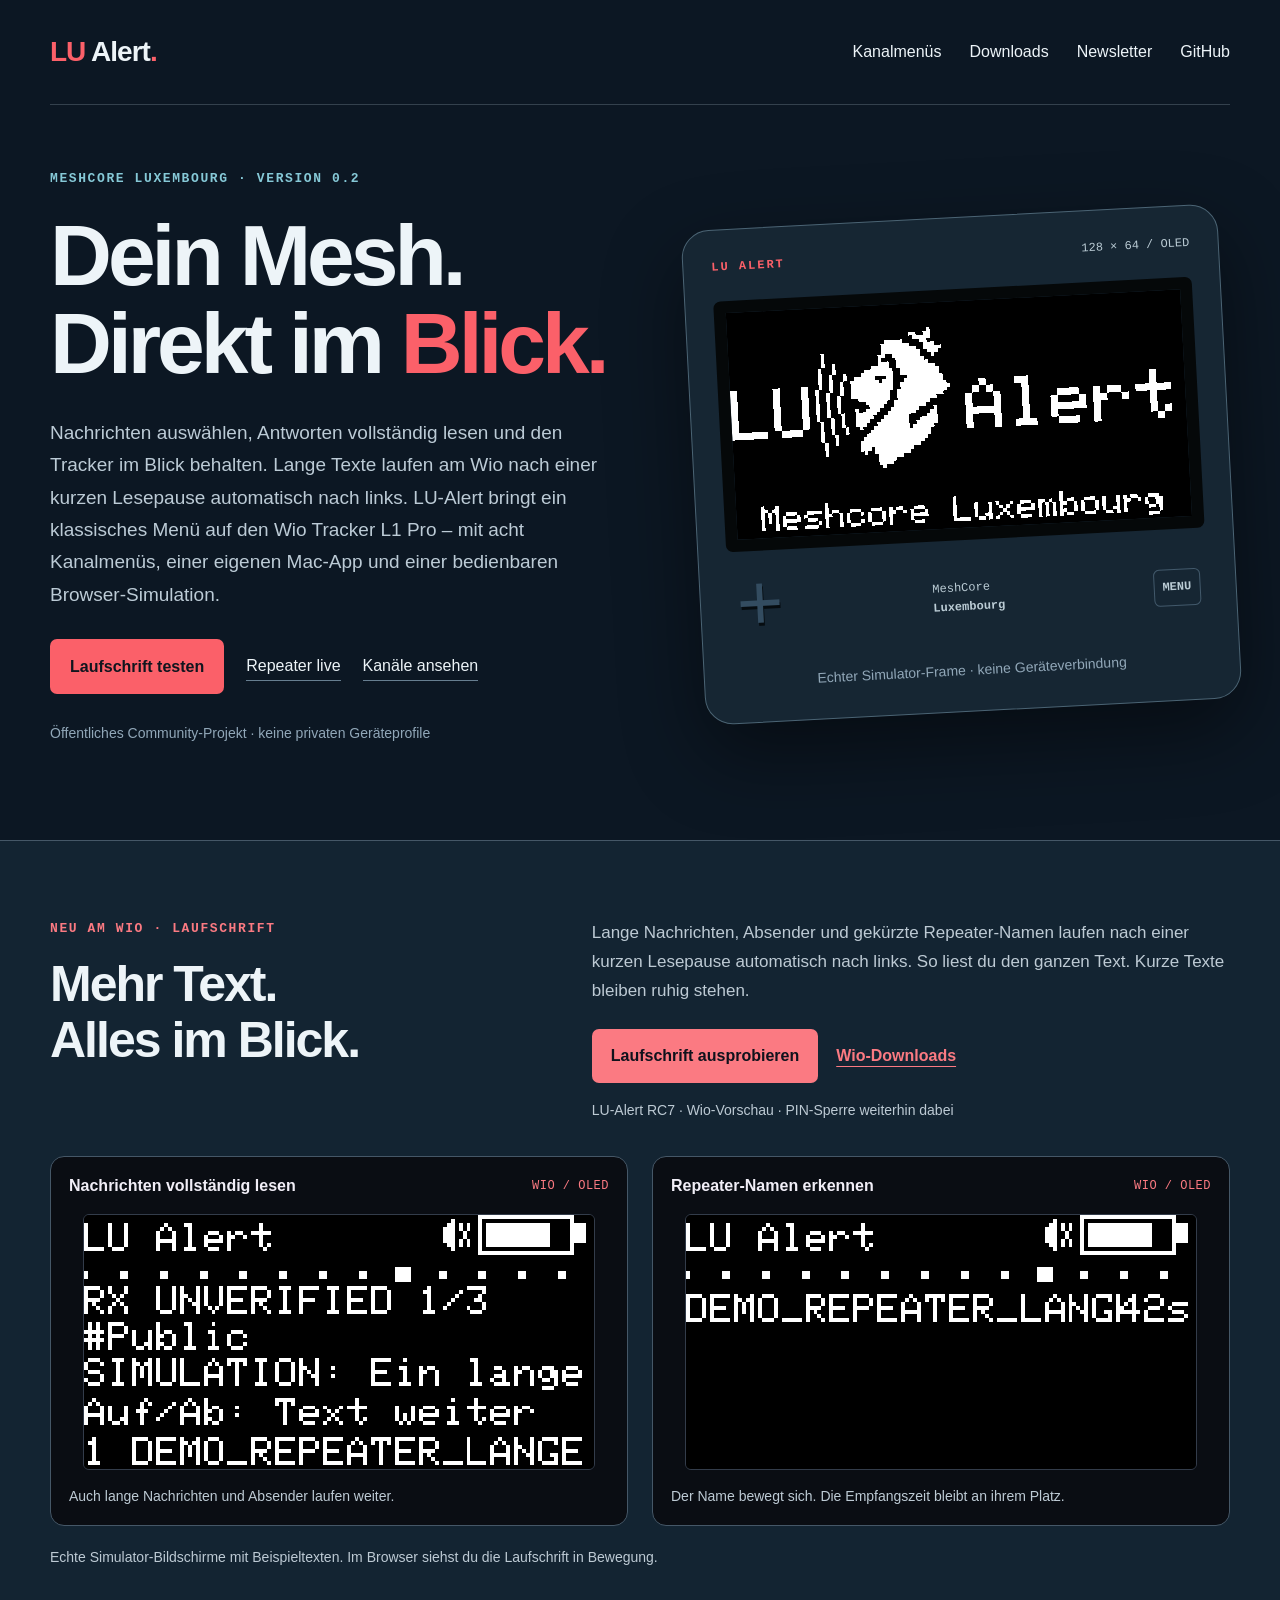
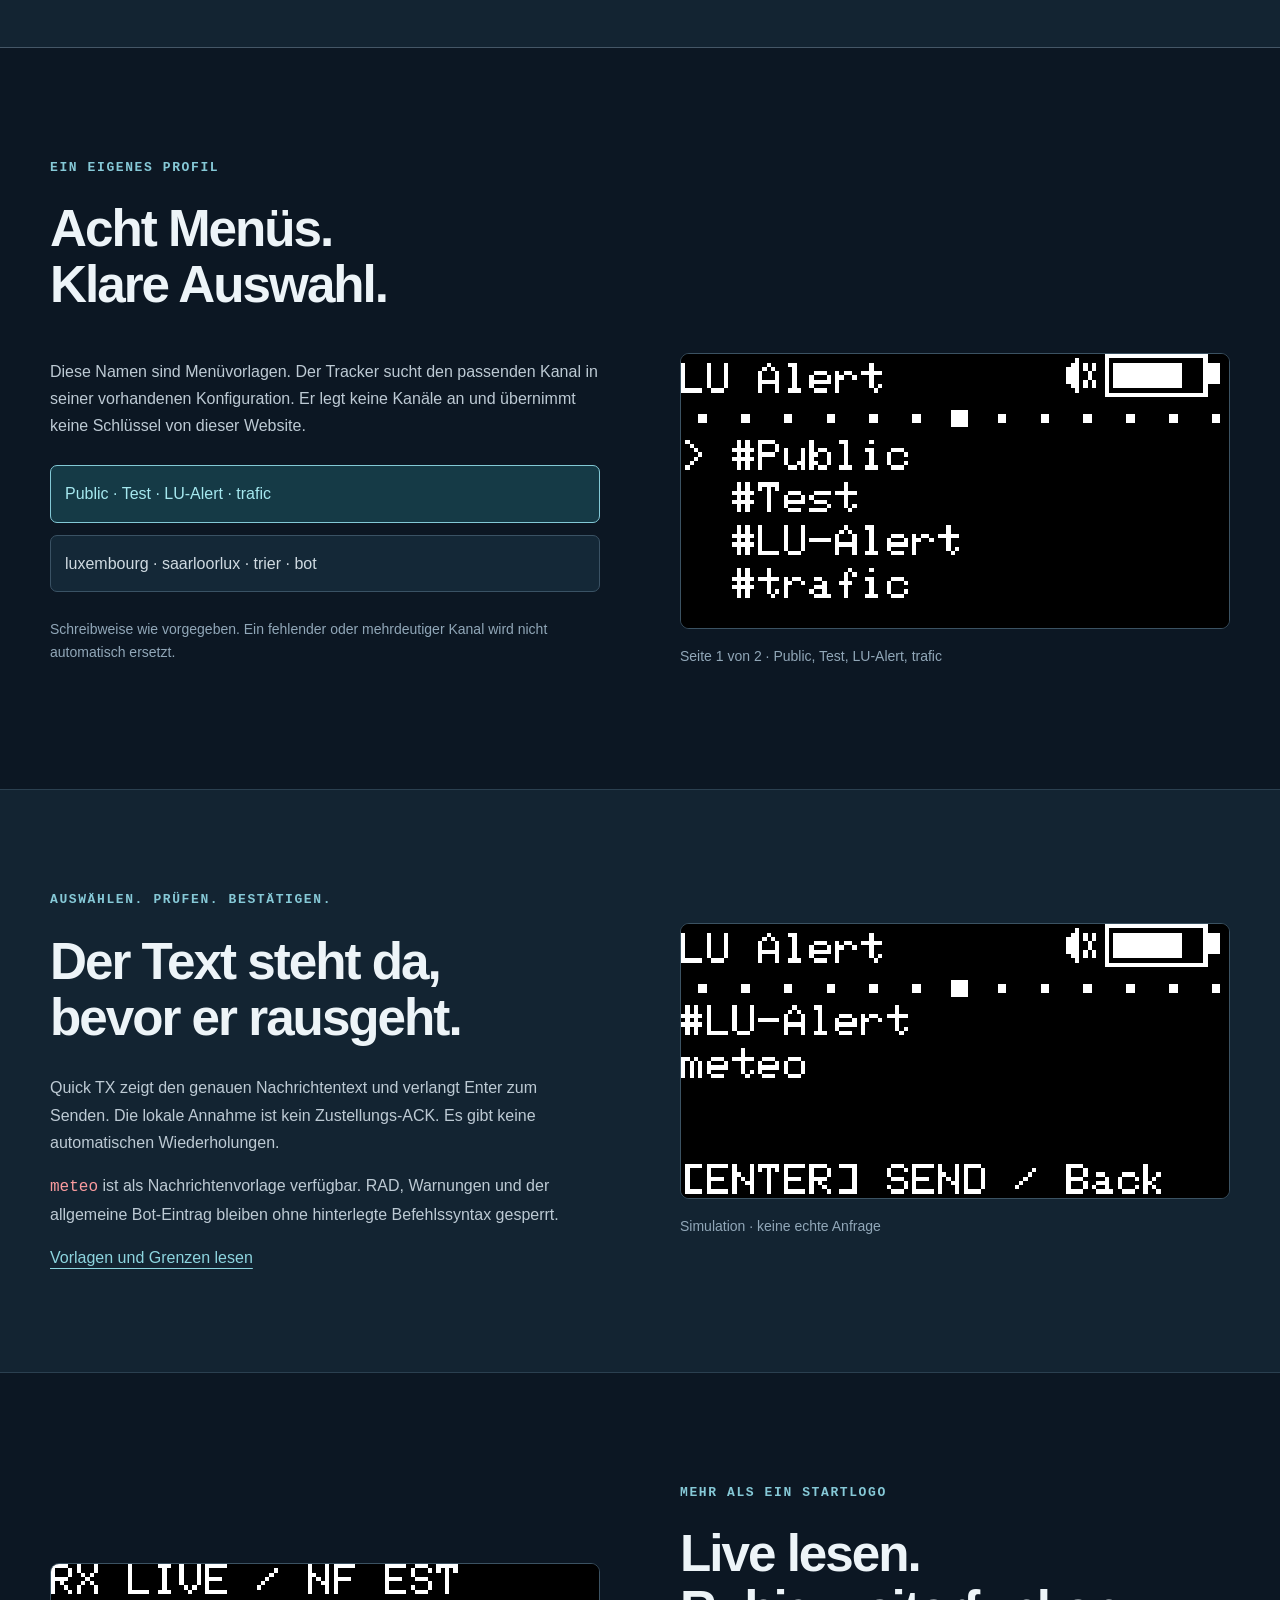
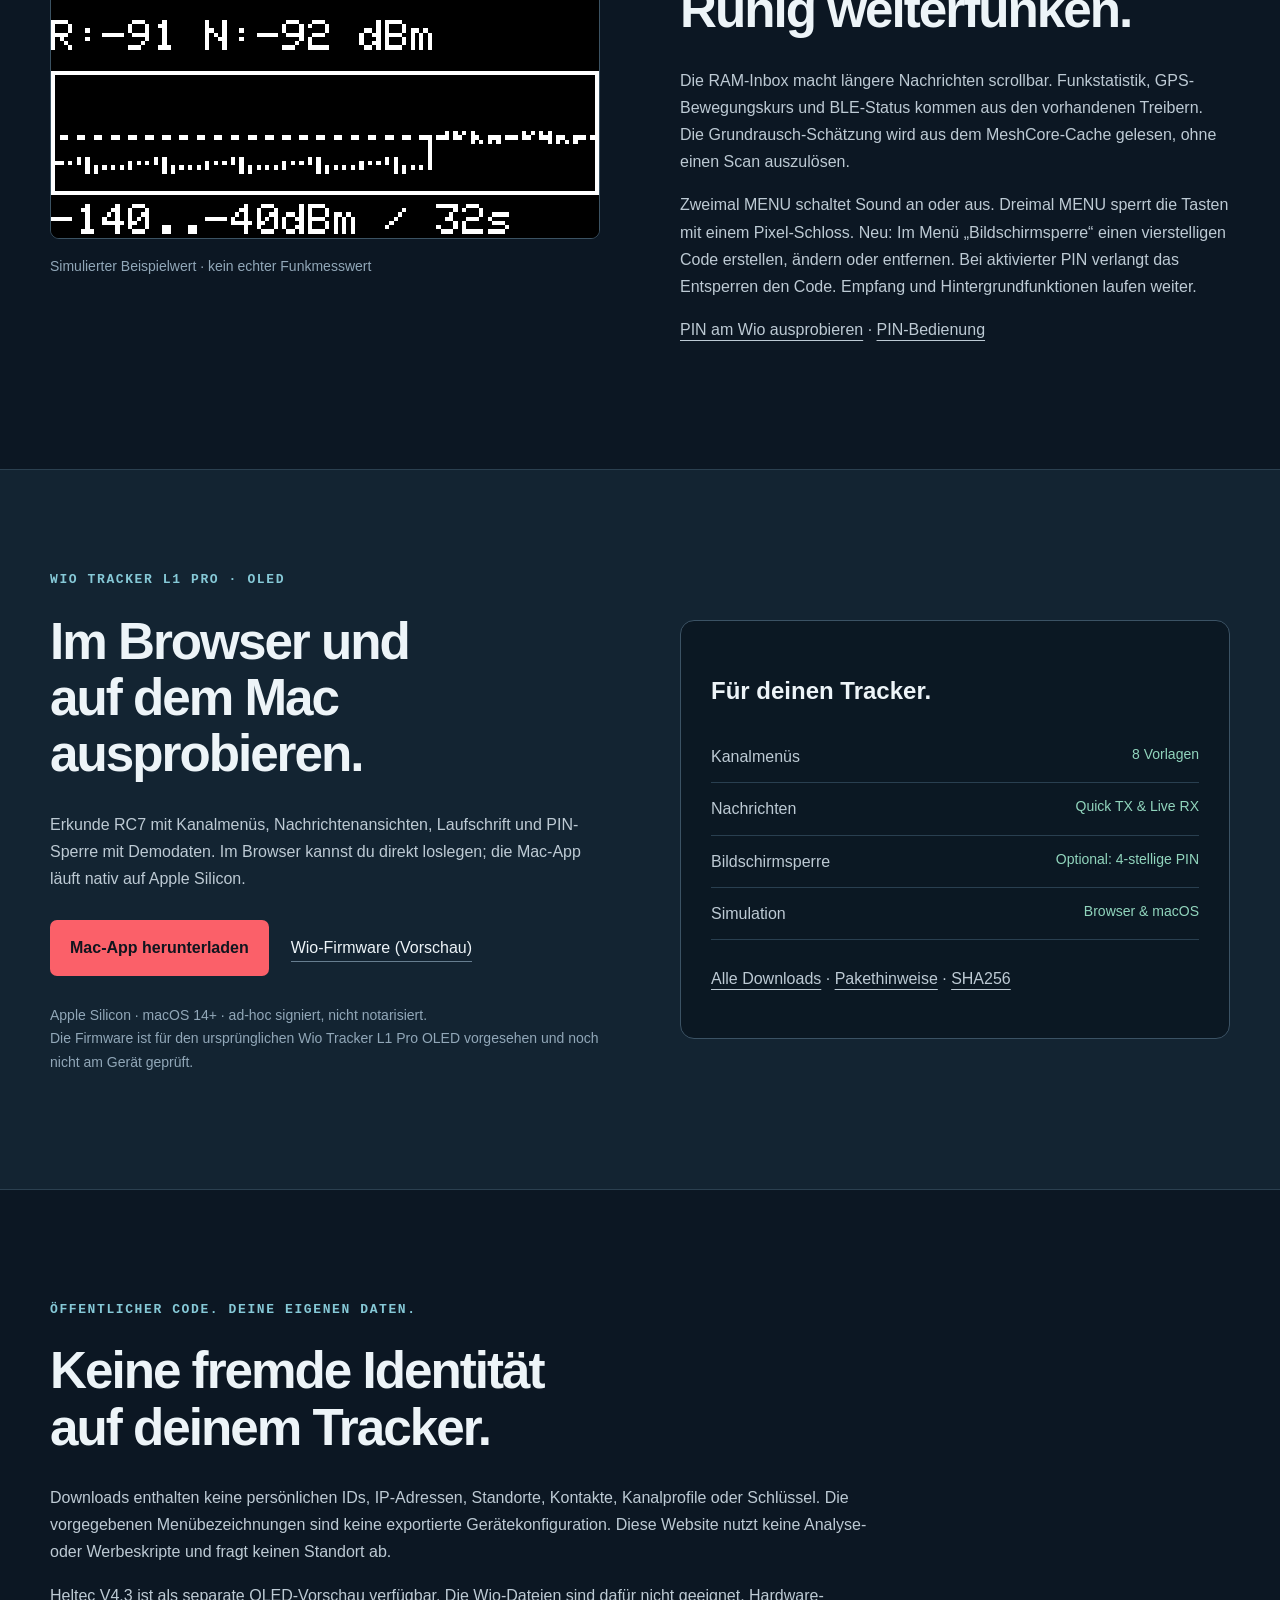
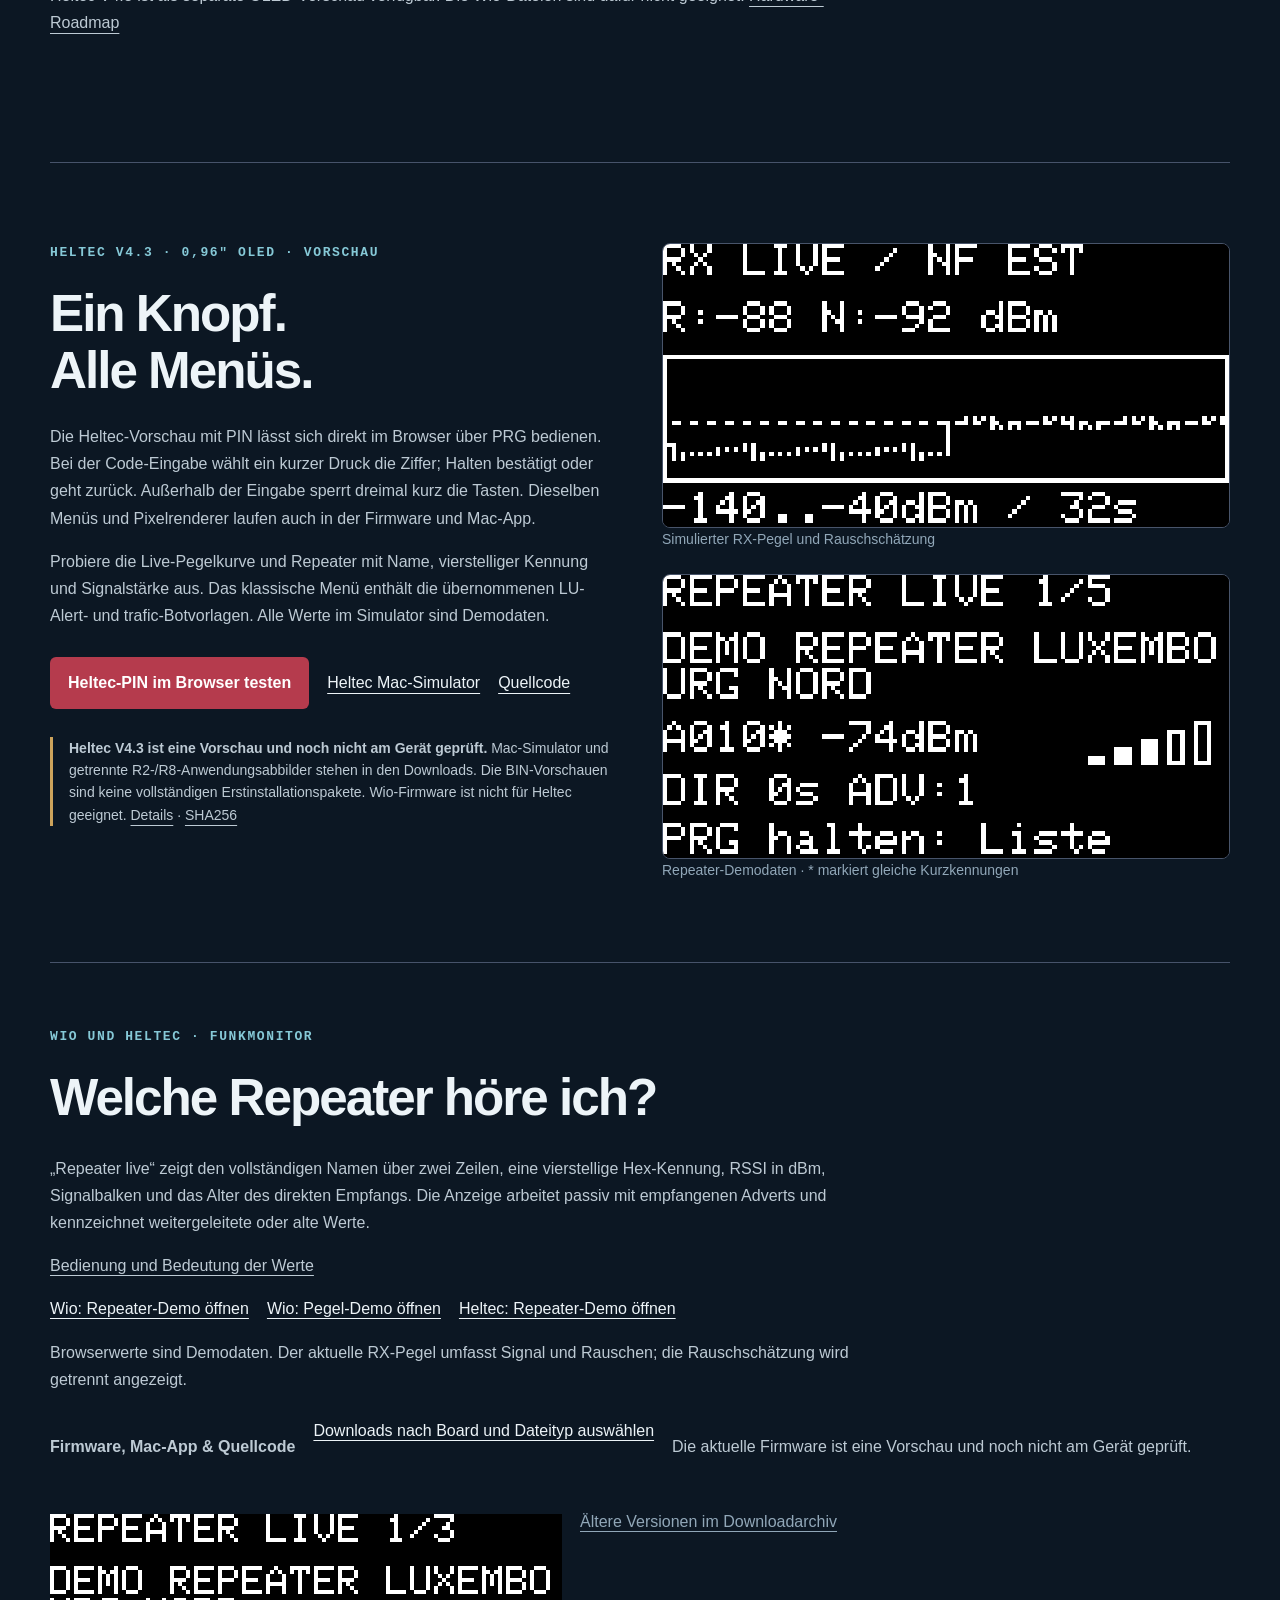
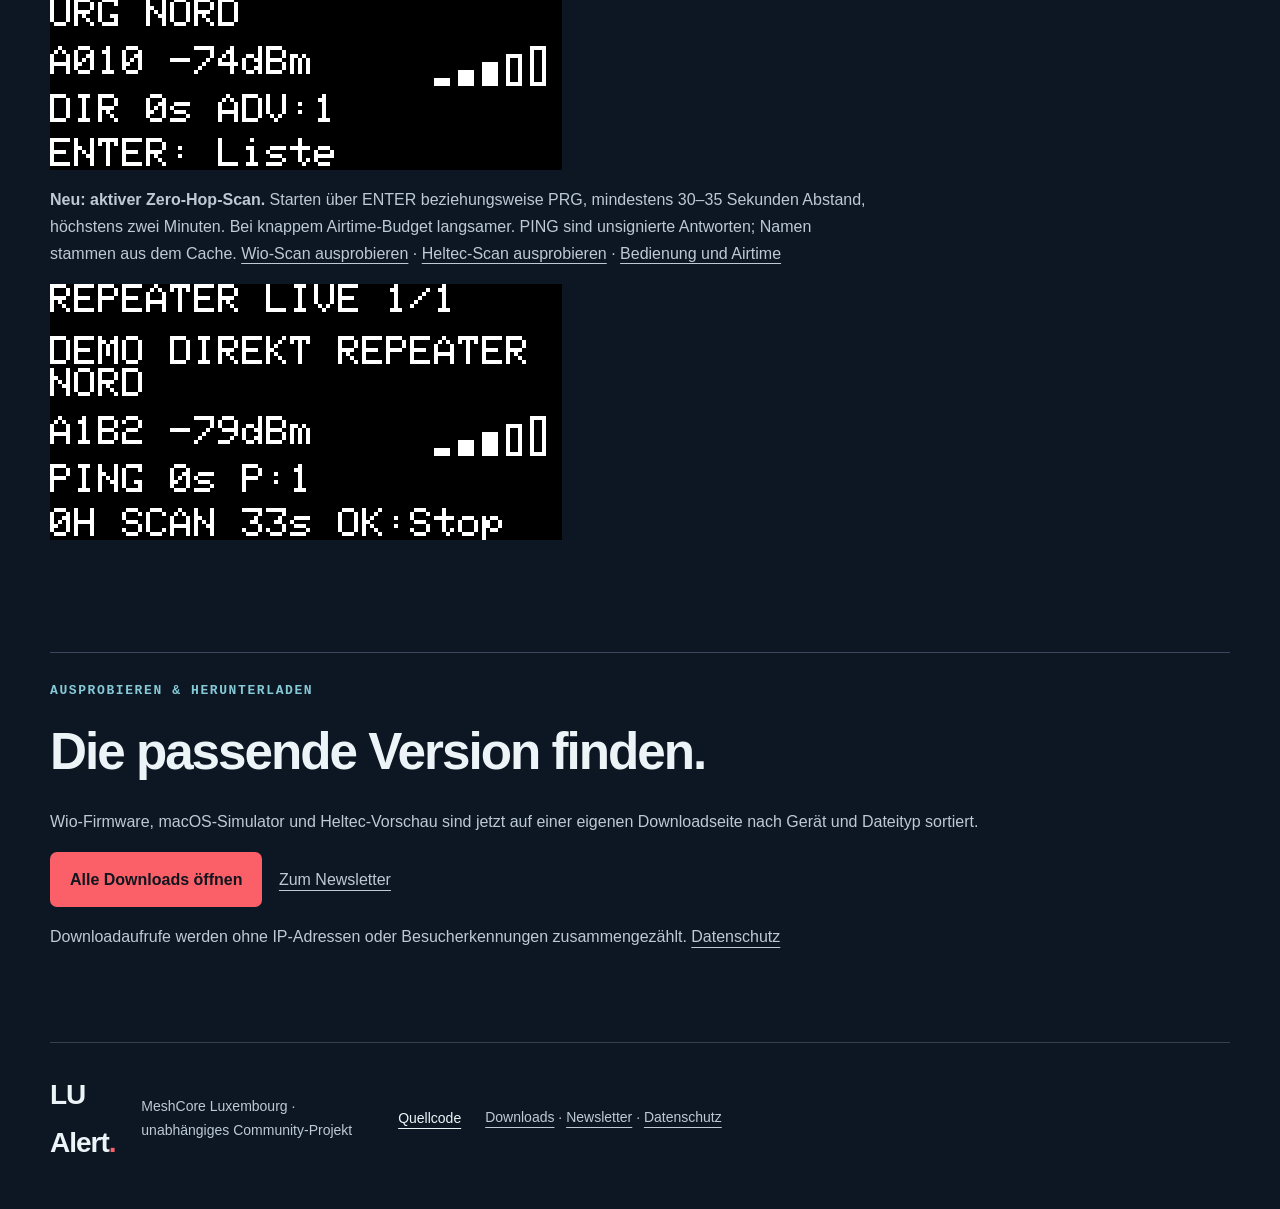
==== commit 55ed6f08: "LU-Alert Wio RC7: add text scrolling, downloads and illustrated preview" ====
--- a/docs/index.html
+++ b/docs/index.html
@@ -1,9 +1,17 @@
 <!doctype html>
-<html lang="de"><head><meta charset="utf-8"><meta name="viewport" content="width=device-width,initial-scale=1"><title>LU-Alert · MeshCore Luxembourg</title><meta name="description" content="LU-Alert 0.2 für den Wio Tracker L1 Pro OLED: acht Kanalmenüs, Quick TX, Live RX, GPS und native Mac-Simulation."><meta http-equiv="Content-Security-Policy" content="default-src 'self'; img-src 'self'; style-src 'self'; script-src 'self'; connect-src 'self'; base-uri 'self'; form-action 'none'; object-src 'none'"><link rel="stylesheet" href="style.css?v=pin-20261126"><script defer src="app.js"></script></head><body>
+<html lang="de"><head><meta charset="utf-8"><meta name="viewport" content="width=device-width,initial-scale=1"><title>LU-Alert · MeshCore Luxembourg</title><meta name="description" content="LU-Alert 0.2 für den Wio Tracker L1 Pro OLED: acht Kanalmenüs, Quick TX, Live RX, GPS und native Mac-Simulation."><meta http-equiv="Content-Security-Policy" content="default-src 'self'; img-src 'self'; style-src 'self'; script-src 'self'; connect-src 'self'; base-uri 'self'; form-action 'none'; object-src 'none'"><link rel="stylesheet" href="style.css?v=wio-scroll-feature-20261126"><script defer src="app.js"></script></head><body>
 <a class="skip" href="#inhalt">Zum Inhalt</a><header class="wrap"><a class="brand" href="#"><span>LU</span> Alert<span class="brand-dot">.</span></a><nav aria-label="Navigation"><a href="#kanaele">Kanalmenüs</a><a href="/downloads/">Downloads</a><a href="https://www.nosrv.eu/newsletter/">Newsletter</a><a href="https://github.com/levelstation/lu-alert" rel="noreferrer">GitHub</a></nav></header>
-<main id="inhalt"><section class="hero wrap"><div><p class="eyebrow">MESHCORE LUXEMBOURG · VERSION 0.2</p><h1>Dein Mesh.<br>Direkt im <em>Blick.</em></h1><p class="lead">Nachrichten auswählen, Antworten lesen und den Tracker im Blick behalten. LU-Alert bringt ein klassisches Menü auf den Wio Tracker L1 Pro – mit acht Kanalmenüs, einer eigenen Mac-App und einer bedienbaren Browser-Simulation.</p><div class="actions"><a class="button" href="simulator/">Im Browser ausprobieren</a><a class="secondary" href="simulator/?demo=repeaters">Repeater live</a><a class="secondary" href="#kanaele">Kanäle ansehen</a></div><p class="note">Öffentliches Community-Projekt · keine privaten Geräteprofile</p></div><figure class="tracker"><div class="device-top"><b>LU ALERT</b><span>128 × 64 / OLED</span></div><img src="assets/oled-home.png" width="512" height="256" alt="LU-Alert-Logo im tatsächlichen monochromen Simulator-Framebuffer"><div class="device-bottom"><span class="dpad" aria-hidden="true">+</span><span>MeshCore<br><strong>Luxembourg</strong></span><b class="device-menu">MENU</b></div><figcaption>Echter Simulator-Frame · keine Geräteverbindung</figcaption></figure></section>
+<main id="inhalt"><section class="hero wrap"><div><p class="eyebrow">MESHCORE LUXEMBOURG · VERSION 0.2</p><h1>Dein Mesh.<br>Direkt im <em>Blick.</em></h1><p class="lead">Nachrichten auswählen, Antworten vollständig lesen und den Tracker im Blick behalten. Lange Texte laufen am Wio nach einer kurzen Lesepause automatisch nach links. LU-Alert bringt ein klassisches Menü auf den Wio Tracker L1 Pro – mit acht Kanalmenüs, einer eigenen Mac-App und einer bedienbaren Browser-Simulation.</p><div class="actions"><a class="button" href="simulator/?demo=scroll">Laufschrift testen</a><a class="secondary" href="simulator/?demo=repeaters">Repeater live</a><a class="secondary" href="#kanaele">Kanäle ansehen</a></div><p class="note">Öffentliches Community-Projekt · keine privaten Geräteprofile</p></div><figure class="tracker"><div class="device-top"><b>LU ALERT</b><span>128 × 64 / OLED</span></div><img src="assets/oled-home.png" width="512" height="256" alt="LU-Alert-Logo im tatsächlichen monochromen Simulator-Framebuffer"><div class="device-bottom"><span class="dpad" aria-hidden="true">+</span><span>MeshCore<br><strong>Luxembourg</strong></span><b class="device-menu">MENU</b></div><figcaption>Echter Simulator-Frame · keine Geräteverbindung</figcaption></figure></section>
+<section class="scroll-feature" id="wio-laufschrift" aria-labelledby="scroll-feature-title">
+<div class="wrap">
+<div class="scroll-feature-heading"><div><p class="eyebrow">NEU AM WIO · LAUFSCHRIFT</p><h2 id="scroll-feature-title">Mehr Text.<br>Alles im Blick.</h2></div><div class="scroll-feature-copy"><p>Lange Nachrichten, Absender und gekürzte Repeater-Namen laufen nach einer kurzen Lesepause automatisch nach links. So liest du den ganzen Text. Kurze Texte bleiben ruhig stehen.</p><div class="scroll-feature-actions"><a class="button scroll-feature-demo" href="/simulator/?demo=scroll">Laufschrift ausprobieren</a><a class="scroll-feature-download" href="/downloads/?board=wio">Wio-Downloads</a></div><p class="scroll-feature-version">LU-Alert RC7 · Wio-Vorschau · PIN-Sperre weiterhin dabei</p></div></div>
+<div class="scroll-showcase">
+<figure class="scroll-feature-message"><div class="scroll-screen-label"><strong>Nachrichten vollständig lesen</strong><span>WIO / OLED</span></div><img src="assets/wio-scroll-message.png" width="512" height="256" loading="lazy" alt="LU-Alert am Wio: Ansicht einer langen Beispielnachricht, deren Text automatisch nach links läuft"><figcaption>Auch lange Nachrichten und Absender laufen weiter.</figcaption></figure>
+<figure class="scroll-feature-repeater"><div class="scroll-screen-label"><strong>Repeater-Namen erkennen</strong><span>WIO / OLED</span></div><img src="assets/wio-scroll-repeater.png" width="512" height="256" loading="lazy" alt="LU-Alert am Wio: langer Repeater-Beispielname mit daneben feststehender Empfangszeit"><figcaption>Der Name bewegt sich. Die Empfangszeit bleibt an ihrem Platz.</figcaption></figure>
+</div><p class="scroll-feature-caption">Echte Simulator-Bildschirme mit Beispieltexten. Im Browser siehst du die Laufschrift in Bewegung.</p>
+</div></section>
 <section class="wrap section" id="kanaele"><p class="eyebrow">EIN EIGENES PROFIL</p><h2>Acht Menüs.<br>Klare Auswahl.</h2><div class="channels-layout"><div><p>Diese Namen sind Menüvorlagen. Der Tracker sucht den passenden Kanal in seiner vorhandenen Konfiguration. Er legt keine Kanäle an und übernimmt keine Schlüssel von dieser Website.</p><div class="channel-buttons" role="group" aria-label="Kanalmenü-Seite"><button class="selected" data-page="first" aria-pressed="true">Public · Test · LU-Alert · trafic</button><button data-page="second" aria-pressed="false">luxembourg · saarloorlux · trier · bot</button></div><p class="note">Schreibweise wie vorgegeben. Ein fehlender oder mehrdeutiger Kanal wird nicht automatisch ersetzt.</p></div><figure class="screen"><img id="channel-frame" src="assets/channels-first.png" width="512" height="256" alt="Erste Seite der vier LU-Alert-Kanalmenüs"><figcaption id="channel-caption" aria-live="polite">Seite 1 von 2 · Public, Test, LU-Alert, trafic</figcaption></figure></div></section>
 <section class="feature-band"><div class="wrap feature-layout"><div><p class="eyebrow">AUSWÄHLEN. PRÜFEN. BESTÄTIGEN.</p><h2>Der Text steht da,<br>bevor er rausgeht.</h2><p>Quick TX zeigt den genauen Nachrichtentext und verlangt Enter zum Senden. Die lokale Annahme ist kein Zustellungs-ACK. Es gibt keine automatischen Wiederholungen.</p><p><code>meteo</code> ist als Nachrichtenvorlage verfügbar. RAD, Warnungen und der allgemeine Bot-Eintrag bleiben ohne hinterlegte Befehlssyntax gesperrt.</p><a class="text-link" href="COMMANDS.md">Vorlagen und Grenzen lesen</a></div><figure class="screen"><img src="assets/meteo-preview.png" width="512" height="256" alt="Exakte meteo-Vorschau vor dem ausdrücklichen Sendebefehl"><figcaption>Simulation · keine echte Anfrage</figcaption></figure></div></section>
 <section class="wrap section live-layout"><figure class="screen"><img src="assets/radio-live-noise.png" width="512" height="256" alt="Live-Ansicht mit einem ausdrücklich simulierten Rauschpegel"><figcaption>Simulierter Beispielwert · kein echter Funkmesswert</figcaption></figure><div><p class="eyebrow">MEHR ALS EIN STARTLOGO</p><h2>Live lesen.<br>Ruhig weiterfunken.</h2><p>Die RAM-Inbox macht längere Nachrichten scrollbar. Funkstatistik, GPS-Bewegungskurs und BLE-Status kommen aus den vorhandenen Treibern. Die Grundrausch-Schätzung wird aus dem MeshCore-Cache gelesen, ohne einen Scan auszulösen.</p><p>Zweimal MENU schaltet Sound an oder aus. Dreimal MENU sperrt die Tasten mit einem Pixel-Schloss. Neu: Im Menü „Bildschirmsperre“ einen vierstelligen Code erstellen, ändern oder entfernen. Bei aktivierter PIN verlangt das Entsperren den Code. Empfang und Hintergrundfunktionen laufen weiter.</p><p><a href="simulator/?demo=pin">PIN am Wio ausprobieren</a> · <a href="SCREEN-PIN.md">PIN-Bedienung</a></p></div></section>
-<section class="download-section" id="download"><div class="wrap download-layout"><div><p class="eyebrow">WIO TRACKER L1 PRO · OLED</p><h2>Im Browser und<br>auf dem Mac ausprobieren.</h2><p>Erkunde RC6 mit Kanalmenüs, Nachrichtenansichten und der neuen PIN-Sperre mit Demodaten. Im Browser kannst du direkt loslegen; die Mac-App läuft nativ auf Apple Silicon.</p><div class="actions"><a class="button" href="/downloads/?board=wio&amp;kind=simulator">Mac-App herunterladen</a><a class="secondary" href="/downloads/?board=wio&amp;kind=firmware">Wio-Firmware (Vorschau)</a></div><p class="note">Apple Silicon · macOS 14+ · ad-hoc signiert, nicht notarisiert.<br>Die Firmware ist für den ursprünglichen Wio Tracker L1 Pro OLED vorgesehen und noch nicht am Gerät geprüft.</p></div><aside class="release"><h3>Für deinen Tracker.</h3><dl><div><dt>Kanalmenüs</dt><dd>8 Vorlagen</dd></div><div><dt>Nachrichten</dt><dd>Quick TX & Live RX</dd></div><div><dt>Bildschirmsperre</dt><dd>Optional: 4-stellige PIN</dd></div><div><dt>Simulation</dt><dd>Browser & macOS</dd></div></dl><p><a href="/downloads/">Alle Downloads</a> · <a href="FLASHING-GUIDE.md">Pakethinweise</a> · <a href="downloads/pin/SHA256SUMS">SHA256</a></p></aside></div></section>
+<section class="download-section" id="download"><div class="wrap download-layout"><div><p class="eyebrow">WIO TRACKER L1 PRO · OLED</p><h2>Im Browser und<br>auf dem Mac ausprobieren.</h2><p>Erkunde RC7 mit Kanalmenüs, Nachrichtenansichten, Laufschrift und PIN-Sperre mit Demodaten. Im Browser kannst du direkt loslegen; die Mac-App läuft nativ auf Apple Silicon.</p><div class="actions"><a class="button" href="/downloads/?board=wio&amp;kind=simulator">Mac-App herunterladen</a><a class="secondary" href="/downloads/?board=wio&amp;kind=firmware">Wio-Firmware (Vorschau)</a></div><p class="note">Apple Silicon · macOS 14+ · ad-hoc signiert, nicht notarisiert.<br>Die Firmware ist für den ursprünglichen Wio Tracker L1 Pro OLED vorgesehen und noch nicht am Gerät geprüft.</p></div><aside class="release"><h3>Für deinen Tracker.</h3><dl><div><dt>Kanalmenüs</dt><dd>8 Vorlagen</dd></div><div><dt>Nachrichten</dt><dd>Quick TX & Live RX</dd></div><div><dt>Bildschirmsperre</dt><dd>Optional: 4-stellige PIN</dd></div><div><dt>Simulation</dt><dd>Browser & macOS</dd></div></dl><p><a href="/downloads/">Alle Downloads</a> · <a href="FLASHING-GUIDE.md">Pakethinweise</a> · <a href="downloads/pin/SHA256SUMS">SHA256</a></p></aside></div></section>
 <section class="wrap section privacy"><p class="eyebrow">ÖFFENTLICHER CODE. DEINE EIGENEN DATEN.</p><h2>Keine fremde Identität<br>auf deinem Tracker.</h2><p>Downloads enthalten keine persönlichen IDs, IP-Adressen, Standorte, Kontakte, Kanalprofile oder Schlüssel. Die vorgegebenen Menübezeichnungen sind keine exportierte Gerätekonfiguration. Diese Website nutzt keine Analyse- oder Werbeskripte und fragt keinen Standort ab.</p><p>Heltec V4.3 ist als separate OLED-Vorschau verfügbar. Die Wio-Dateien sind dafür nicht geeignet. <a href="ROADMAP.md">Hardware-Roadmap</a></p></section><section class="heltec-preview wrap" id="heltec"><div class="heltec-copy"><p class="eyebrow">HELTEC V4.3 · 0,96″ OLED · VORSCHAU</p><h2>Ein Knopf.<br>Alle Menüs.</h2><p>Die Heltec-Vorschau mit PIN lässt sich direkt im Browser über PRG bedienen. Bei der Code-Eingabe wählt ein kurzer Druck die Ziffer; Halten bestätigt oder geht zurück. Außerhalb der Eingabe sperrt dreimal kurz die Tasten. Dieselben Menüs und Pixelrenderer laufen auch in der Firmware und Mac-App.</p><p>Probiere die Live-Pegelkurve und Repeater mit Name, vierstelliger Kennung und Signalstärke aus. Das klassische Menü enthält die übernommenen LU-Alert- und trafic-Botvorlagen. Alle Werte im Simulator sind Demodaten.</p><div class="heltec-actions"><a class="button" href="simulator/heltec/?demo=pin">Heltec-PIN im Browser testen</a><a href="/get/heltec-dev4-macos" download>Heltec Mac-Simulator</a><a href="/get/source-pin" download>Quellcode</a></div><p class="heltec-note"><strong>Heltec V4.3 ist eine Vorschau und noch nicht am Gerät geprüft.</strong> Mac-Simulator und getrennte R2-/R8-Anwendungsabbilder stehen in den Downloads. Die BIN-Vorschauen sind keine vollständigen Erstinstallationspakete. Wio-Firmware ist nicht für Heltec geeignet. <a href="HELTEC-V4.3.md">Details</a> · <a href="downloads/pin/SHA256SUMS">SHA256</a></p></div><div class="heltec-shots"><figure><img src="assets/heltec-noise-change.png" width="512" height="256" alt="Heltec-Simulator mit Empfangspegelkurve und getrennter Rauschschätzung"><figcaption>Simulierter RX-Pegel und Rauschschätzung</figcaption></figure><figure><img src="assets/heltec-radio-live-full-name.png" width="512" height="256" alt="Simulierte Repeater mit Namen, vier Hex-Zeichen, RSSI und Alter"><figcaption>Repeater-Demodaten · * markiert gleiche Kurzkennungen</figcaption></figure></div></section><section class="wrap radio-home" id="funkmonitor"><p class="eyebrow">WIO UND HELTEC · FUNKMONITOR</p><h2>Welche Repeater höre ich?</h2><p>„Repeater live“ zeigt den vollständigen Namen über zwei Zeilen, eine vierstellige Hex-Kennung, RSSI in dBm, Signalbalken und das Alter des direkten Empfangs. Die Anzeige arbeitet passiv mit empfangenen Adverts und kennzeichnet weitergeleitete oder alte Werte.</p><p><a href="RADIO-LIVE.md">Bedienung und Bedeutung der Werte</a></p><div><a href="simulator/?demo=repeaters">Wio: Repeater-Demo öffnen</a><a href="simulator/?demo=noise">Wio: Pegel-Demo öffnen</a><a href="simulator/heltec/?demo=repeaters">Heltec: Repeater-Demo öffnen</a></div><p>Browserwerte sind Demodaten. Der aktuelle RX-Pegel umfasst Signal und Rauschen; die Rauschschätzung wird getrennt angezeigt.</p><div class="radio-downloads"><p><strong>Firmware, Mac-App & Quellcode</strong></p><a href="/downloads/">Downloads nach Board und Dateityp auswählen</a><p>Die aktuelle Firmware ist eine Vorschau und noch nicht am Gerät geprüft.</p><img src="assets/radio-live-full-name.png" width="512" height="256" alt="Wio Funkmonitor mit vollständigem Repeaternamen über zwei Zeilen, Hex-Kennung, RSSI und Signalbalken"><p class="note"><a href="/downloads/#archiv">Ältere Versionen im Downloadarchiv</a></p></div><p><strong>Neu: aktiver Zero-Hop-Scan.</strong> Starten über ENTER beziehungsweise PRG, mindestens 30–35 Sekunden Abstand, höchstens zwei Minuten. Bei knappem Airtime-Budget langsamer. PING sind unsignierte Antworten; Namen stammen aus dem Cache. <a href="simulator/?demo=scan">Wio-Scan ausprobieren</a> · <a href="simulator/heltec/?demo=scan">Heltec-Scan ausprobieren</a> · <a href="DISCOVERY.md">Bedienung und Airtime</a></p><img src="assets/discovery-ping.png" width="512" height="256" alt="Simulierte Zero-Hop-Discovery-Antwort mit Hex-Kennung, vollem Namen, lokalem RSSI, Antwortzähler und Scan-Countdown"></section><section class="wrap community-prompt"><p class="eyebrow">AUSPROBIEREN & HERUNTERLADEN</p><h2>Die passende Version finden.</h2><p>Wio-Firmware, macOS-Simulator und Heltec-Vorschau sind jetzt auf einer eigenen Downloadseite nach Gerät und Dateityp sortiert.</p><p><a class="button primary" href="/downloads/">Alle Downloads öffnen</a> <a href="https://www.nosrv.eu/newsletter/">Zum Newsletter</a></p><p class="download-note">Downloadaufrufe werden ohne IP-Adressen oder Besucherkennungen zusammengezählt. <a href="/datenschutz/">Datenschutz</a></p></section></main><footer class="wrap"><a class="brand" href="#">LU Alert<span class="brand-dot">.</span></a><p>MeshCore Luxembourg · unabhängiges Community-Projekt</p><a href="https://github.com/levelstation/lu-alert" rel="noreferrer">Quellcode</a><p class="community-footer-links"><a href="/downloads/">Downloads</a> · <a href="https://www.nosrv.eu/newsletter/">Newsletter</a> · <a href="/datenschutz/">Datenschutz</a></p></footer></body></html>
--- a/docs/style.css
+++ b/docs/style.css
@@ -12,3 +12,24 @@
 
 /* Keep standalone radio previews inside narrow screens without clipping content. */
 .radio-home>img{display:block;max-width:100%;height:auto;image-rendering:pixelated}
+
+/* Wio text-scrolling showcase: genuine simulator framebuffers, separate from Heltec preview. */
+.scroll-feature{--scroll-accent:#fb7a82;--scroll-panel:#132432;--scroll-line:#455767;--scroll-muted:#bdcad4;padding:78px 0;background:var(--scroll-panel);border-block:1px solid var(--scroll-line)}
+.scroll-feature-heading{display:grid;grid-template-columns:minmax(0,.85fr) minmax(0,1.15fr);gap:70px;align-items:start;margin-bottom:34px}
+.scroll-feature .eyebrow{color:var(--scroll-accent);margin-bottom:18px}
+.scroll-feature h2{margin:0;font-size:clamp(34px,4vw,50px);line-height:1.12}
+.scroll-feature-copy>p:first-child{margin:0;color:var(--scroll-muted);font-size:17px;line-height:1.7}
+.scroll-feature-actions{display:flex;flex-wrap:wrap;gap:18px;align-items:center;margin:24px 0 16px}
+.scroll-feature-demo{display:inline-flex;align-items:center;min-height:48px;background:var(--scroll-accent);color:#10121c;padding:12px 18px;border:1px solid transparent;border-radius:7px;font-size:16px;font-weight:750;text-decoration:none}
+.scroll-feature-demo:hover{filter:brightness(1.08)}
+.scroll-feature-download{display:inline-flex;align-items:center;min-height:44px;color:var(--scroll-accent);font-size:16px;font-weight:600;text-underline-offset:5px}
+.scroll-feature-version{margin:0!important;color:var(--scroll-muted)!important;font-size:14px!important}
+.scroll-showcase{display:grid;grid-template-columns:minmax(0,1fr) minmax(0,1fr);gap:24px}
+.scroll-showcase figure{min-width:0;margin:0;padding:18px;background:#0a0d13;border:1px solid var(--scroll-line);border-radius:14px}
+.scroll-screen-label{display:flex;align-items:center;justify-content:space-between;gap:14px;margin-bottom:16px;line-height:1.4}
+.scroll-screen-label strong{color:#f1eef7;font-size:16px;font-weight:650}
+.scroll-screen-label span{flex-shrink:0;color:var(--scroll-accent);font:12px/1.4 ui-monospace,monospace;letter-spacing:.5px}
+.scroll-showcase img{display:block;width:100%;max-width:512px;height:auto;aspect-ratio:2;image-rendering:pixelated;background:#000;border:1px solid #333c4a;border-radius:6px;margin:auto}
+.scroll-showcase figcaption{margin-top:15px;color:var(--scroll-muted);font-size:14px;line-height:1.6}
+.scroll-feature-caption{color:var(--scroll-muted);font-size:14px;line-height:1.6;margin:20px 0 0}
+@media(max-width:800px){.scroll-feature{padding:54px 0}.scroll-feature-heading{grid-template-columns:minmax(0,1fr);gap:24px;margin-bottom:26px}.scroll-feature-copy>p:first-child{font-size:16px}.scroll-showcase{grid-template-columns:minmax(0,1fr);gap:18px}.scroll-showcase figure{padding:15px}.scroll-screen-label{flex-wrap:wrap;gap:5px 12px;margin-bottom:13px}.scroll-feature-actions{gap:10px 18px}}
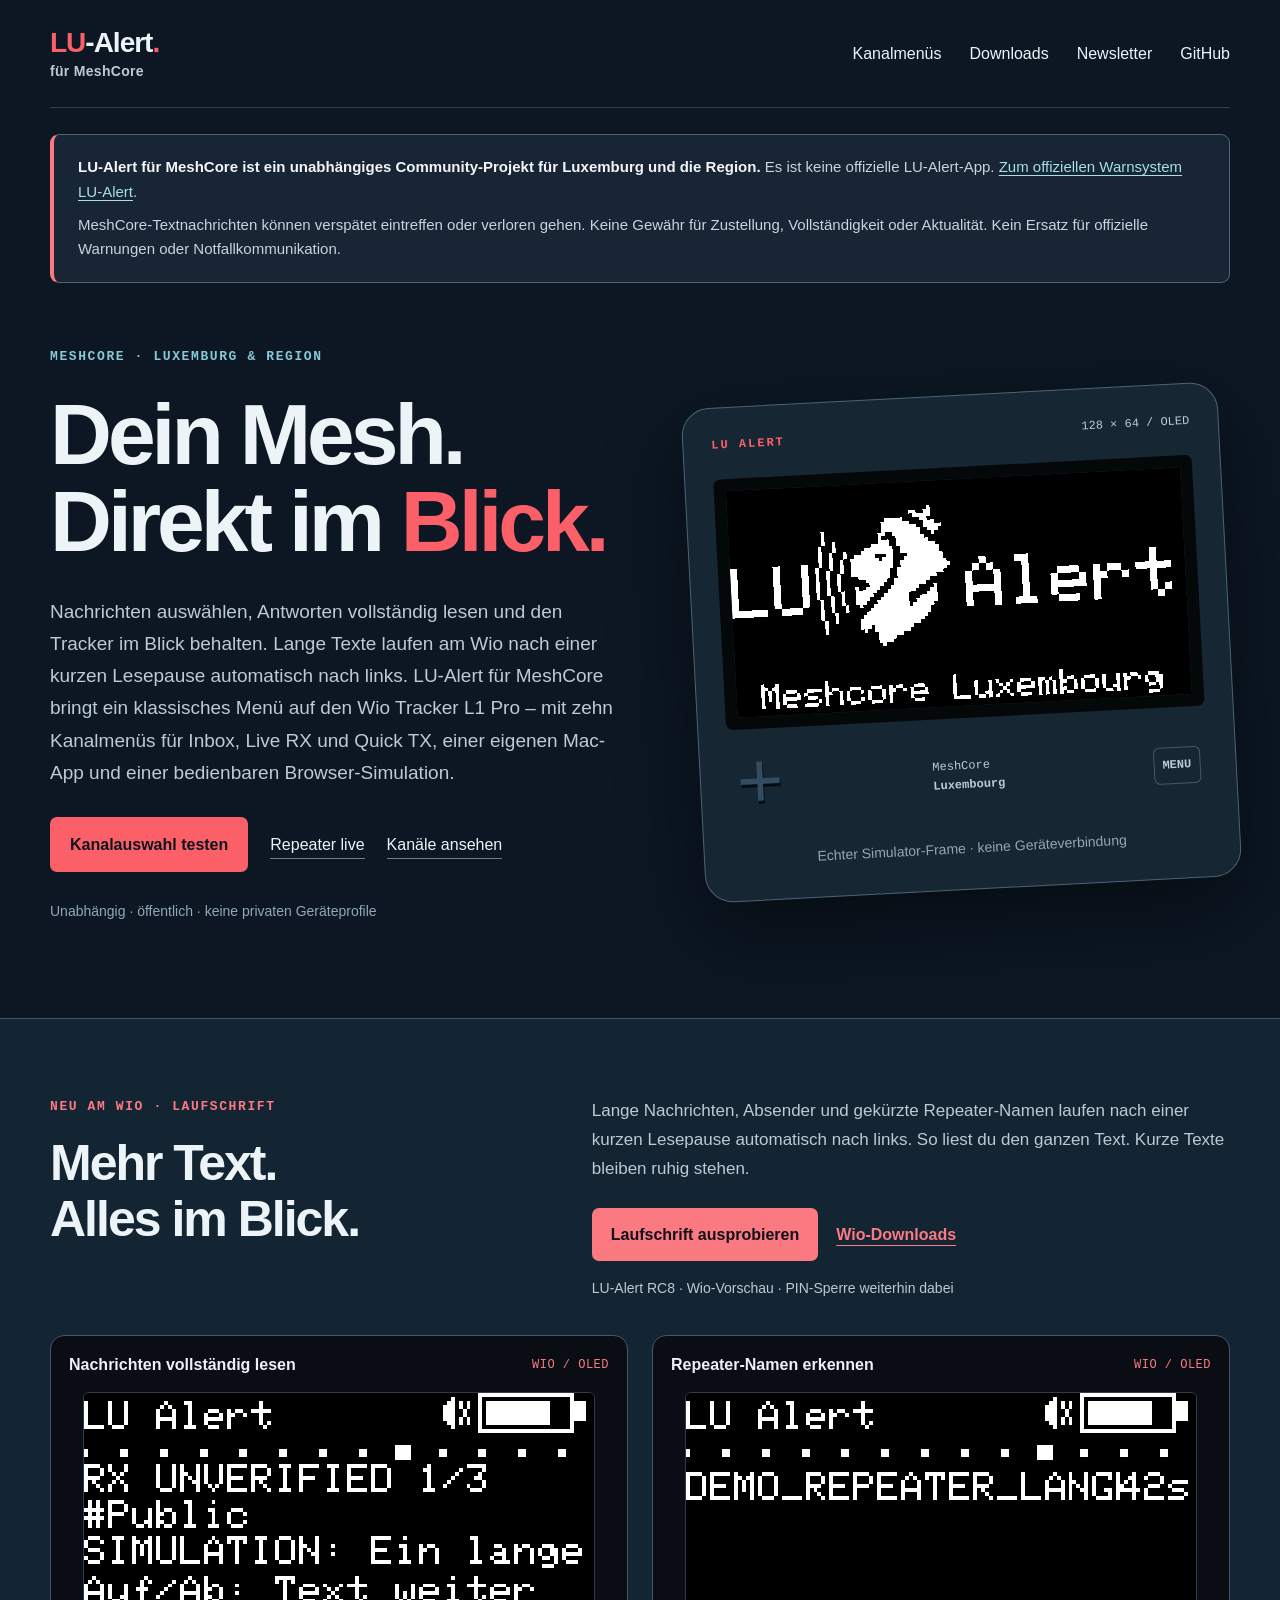
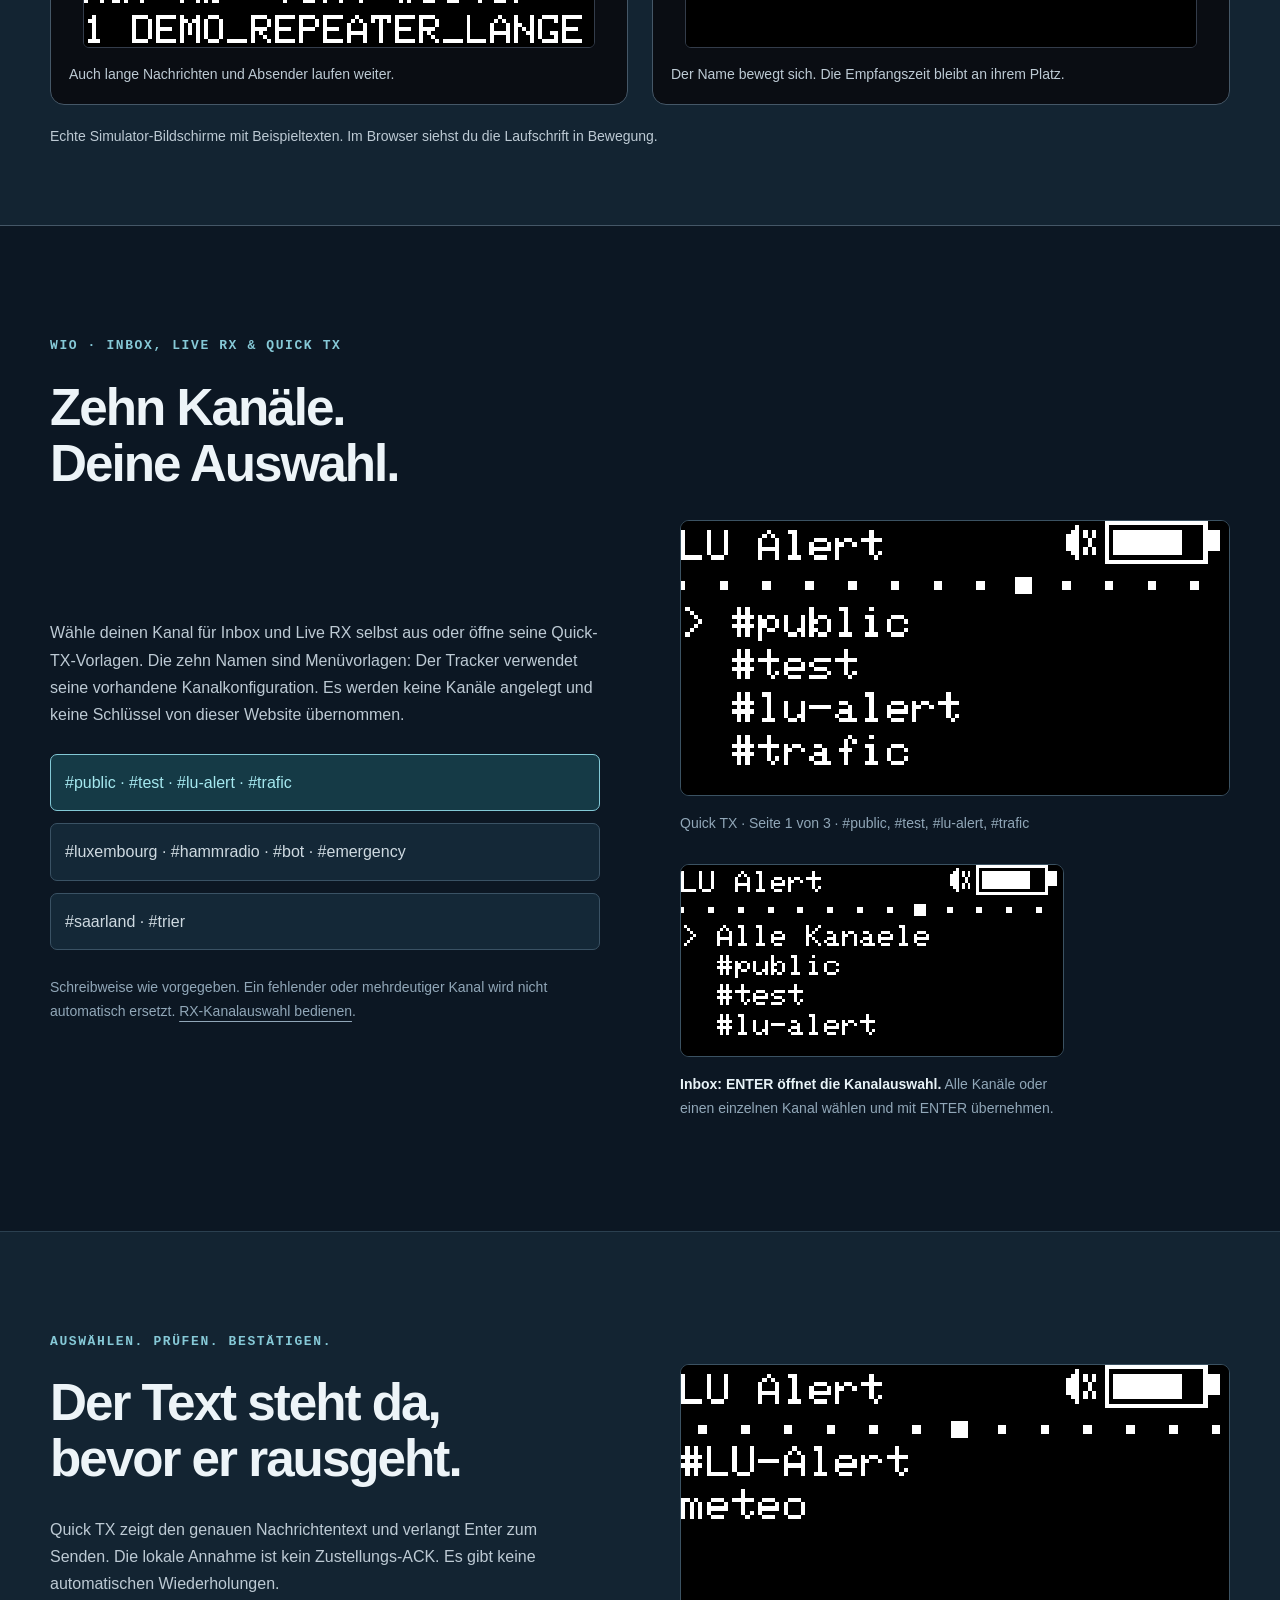
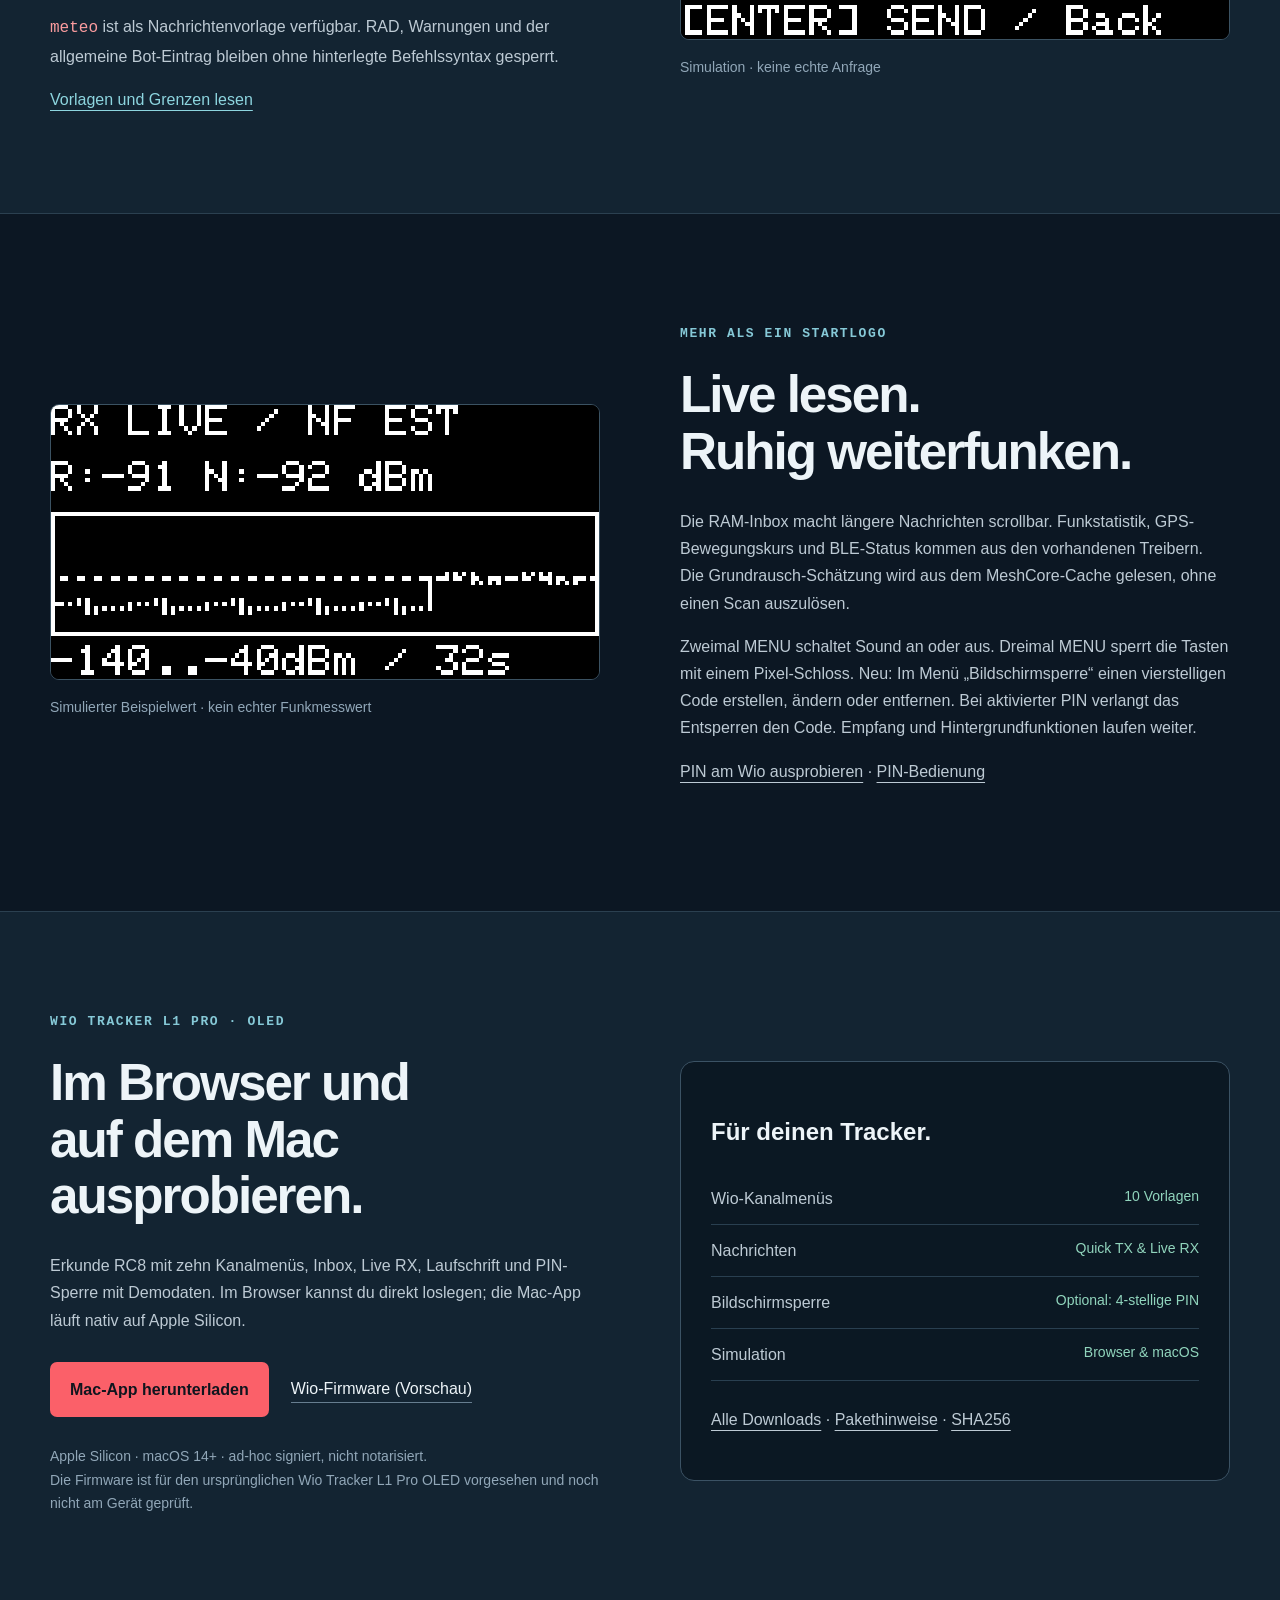
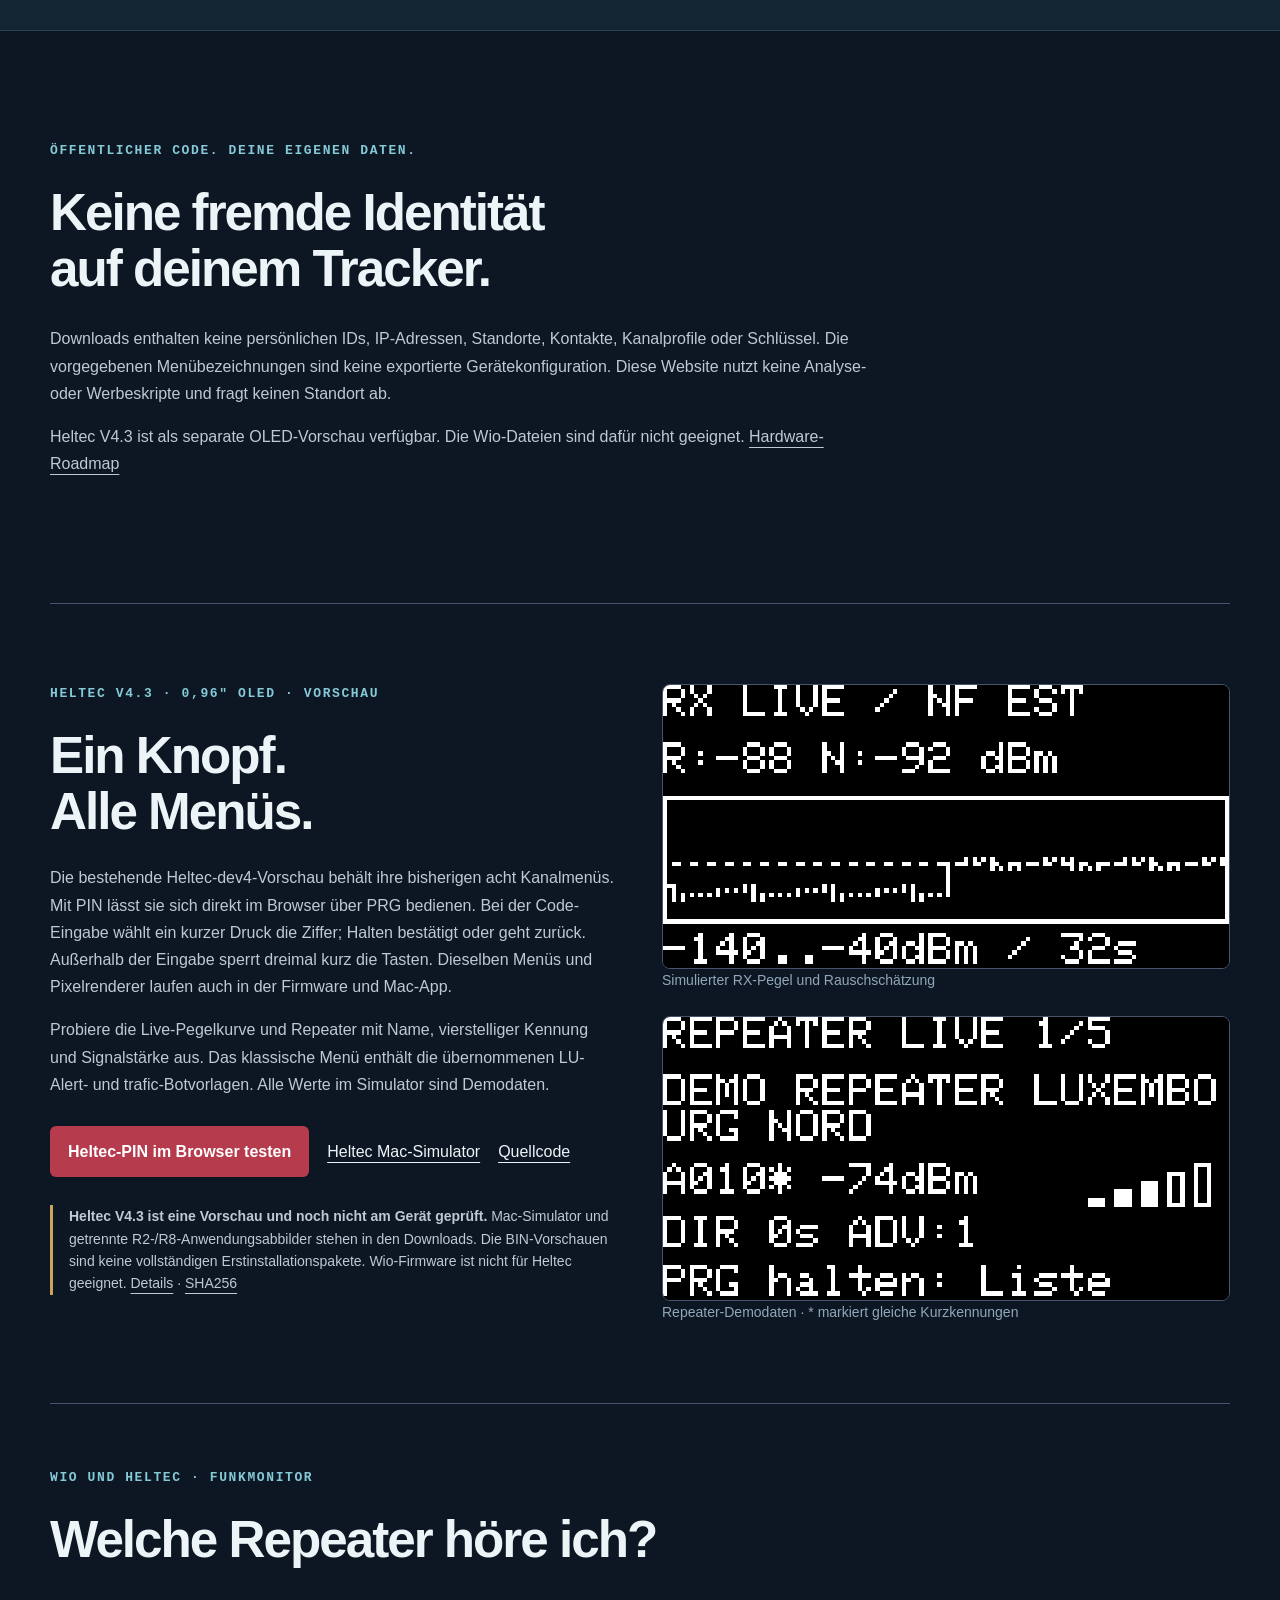
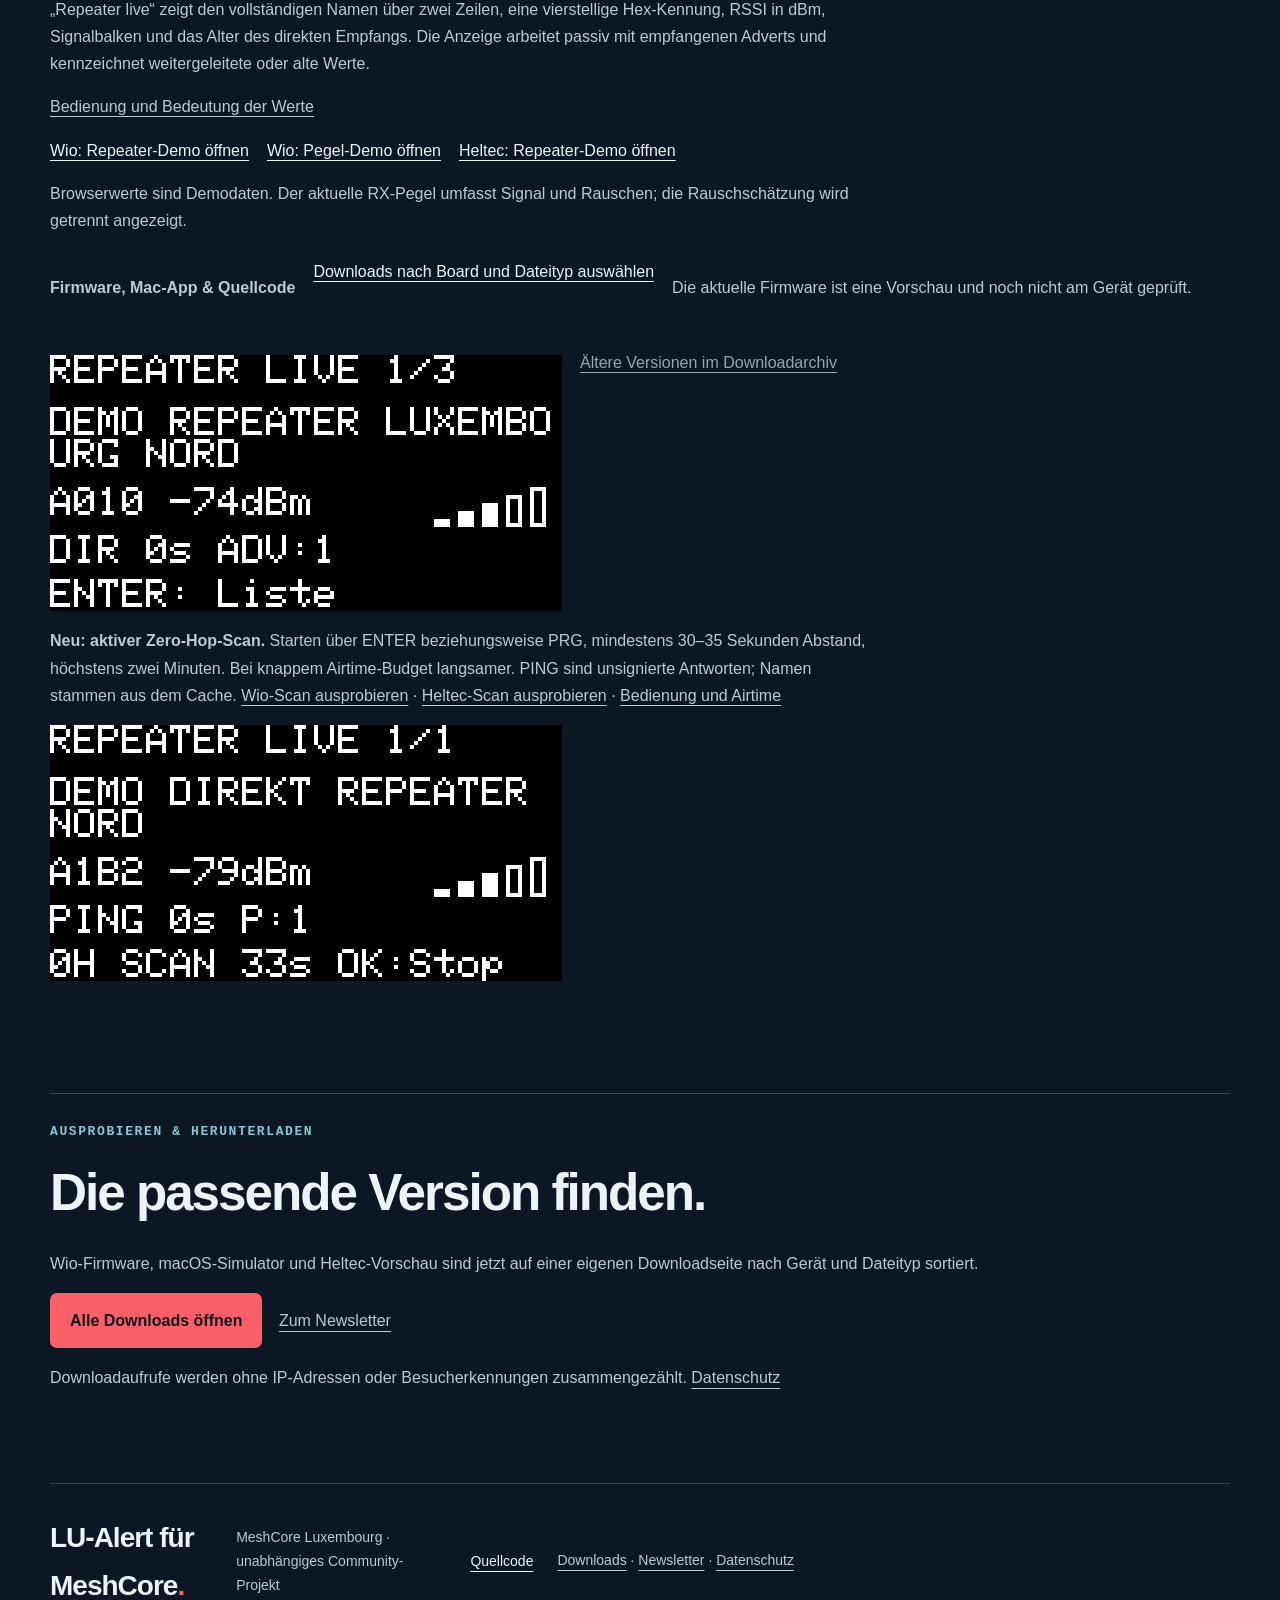
==== commit 2ef662e7: "Wio RC8: add ten-channel Inbox filters and Quick TX, clarify independent MeshCore project" ====
--- a/docs/index.html
+++ b/docs/index.html
@@ -1,17 +1,17 @@
 <!doctype html>
-<html lang="de"><head><meta charset="utf-8"><meta name="viewport" content="width=device-width,initial-scale=1"><title>LU-Alert · MeshCore Luxembourg</title><meta name="description" content="LU-Alert 0.2 für den Wio Tracker L1 Pro OLED: acht Kanalmenüs, Quick TX, Live RX, GPS und native Mac-Simulation."><meta http-equiv="Content-Security-Policy" content="default-src 'self'; img-src 'self'; style-src 'self'; script-src 'self'; connect-src 'self'; base-uri 'self'; form-action 'none'; object-src 'none'"><link rel="stylesheet" href="style.css?v=wio-scroll-feature-20261126"><script defer src="app.js"></script></head><body>
-<a class="skip" href="#inhalt">Zum Inhalt</a><header class="wrap"><a class="brand" href="#"><span>LU</span> Alert<span class="brand-dot">.</span></a><nav aria-label="Navigation"><a href="#kanaele">Kanalmenüs</a><a href="/downloads/">Downloads</a><a href="https://www.nosrv.eu/newsletter/">Newsletter</a><a href="https://github.com/levelstation/lu-alert" rel="noreferrer">GitHub</a></nav></header>
-<main id="inhalt"><section class="hero wrap"><div><p class="eyebrow">MESHCORE LUXEMBOURG · VERSION 0.2</p><h1>Dein Mesh.<br>Direkt im <em>Blick.</em></h1><p class="lead">Nachrichten auswählen, Antworten vollständig lesen und den Tracker im Blick behalten. Lange Texte laufen am Wio nach einer kurzen Lesepause automatisch nach links. LU-Alert bringt ein klassisches Menü auf den Wio Tracker L1 Pro – mit acht Kanalmenüs, einer eigenen Mac-App und einer bedienbaren Browser-Simulation.</p><div class="actions"><a class="button" href="simulator/?demo=scroll">Laufschrift testen</a><a class="secondary" href="simulator/?demo=repeaters">Repeater live</a><a class="secondary" href="#kanaele">Kanäle ansehen</a></div><p class="note">Öffentliches Community-Projekt · keine privaten Geräteprofile</p></div><figure class="tracker"><div class="device-top"><b>LU ALERT</b><span>128 × 64 / OLED</span></div><img src="assets/oled-home.png" width="512" height="256" alt="LU-Alert-Logo im tatsächlichen monochromen Simulator-Framebuffer"><div class="device-bottom"><span class="dpad" aria-hidden="true">+</span><span>MeshCore<br><strong>Luxembourg</strong></span><b class="device-menu">MENU</b></div><figcaption>Echter Simulator-Frame · keine Geräteverbindung</figcaption></figure></section>
+<html lang="de"><head><meta charset="utf-8"><meta name="viewport" content="width=device-width,initial-scale=1"><title>LU-Alert für MeshCore · Unabhängiges Community-Projekt</title><meta name="description" content="Unabhängiges MeshCore-Community-Projekt für Luxemburg und die Region: zehn Wio-Kanalmenüs, Inbox, Live RX und Quick TX. Keine offizielle LU-Alert-App."><meta http-equiv="Content-Security-Policy" content="default-src 'self'; img-src 'self'; style-src 'self'; script-src 'self'; connect-src 'self'; base-uri 'self'; form-action 'none'; object-src 'none'"><link rel="stylesheet" href="style.css?v=wio-channels-20261126"><script defer src="app.js?v=wio-channels-20261126"></script></head><body>
+<a class="skip" href="#inhalt">Zum Inhalt</a><header class="wrap"><a class="brand project-brand" href="#"><span class="brand-name"><span>LU</span>-Alert<span class="brand-dot">.</span></span><span class="brand-subtitle">für MeshCore</span></a><nav aria-label="Navigation"><a href="#kanaele">Kanalmenüs</a><a href="/downloads/">Downloads</a><a href="https://www.nosrv.eu/newsletter/">Newsletter</a><a href="https://github.com/levelstation/lu-alert" rel="noreferrer">GitHub</a></nav></header>
+<main id="inhalt"><aside class="community-notice wrap" id="project-notice" aria-label="Unabhängiges Community-Projekt"><p><strong>LU-Alert für MeshCore ist ein unabhängiges Community-Projekt für Luxemburg und die Region.</strong> Es ist keine offizielle LU-Alert-App. <a href="https://lu-alert.lu/de.html" rel="noreferrer">Zum offiziellen Warnsystem LU-Alert</a>.</p><p>MeshCore-Textnachrichten können verspätet eintreffen oder verloren gehen. Keine Gewähr für Zustellung, Vollständigkeit oder Aktualität. Kein Ersatz für offizielle Warnungen oder Notfallkommunikation.</p></aside><section class="hero wrap"><div><p class="eyebrow">MESHCORE · LUXEMBURG & REGION</p><h1>Dein Mesh.<br>Direkt im <em>Blick.</em></h1><p class="lead">Nachrichten auswählen, Antworten vollständig lesen und den Tracker im Blick behalten. Lange Texte laufen am Wio nach einer kurzen Lesepause automatisch nach links. LU-Alert für MeshCore bringt ein klassisches Menü auf den Wio Tracker L1 Pro – mit zehn Kanalmenüs für Inbox, Live RX und Quick TX, einer eigenen Mac-App und einer bedienbaren Browser-Simulation.</p><div class="actions"><a class="button" href="simulator/?demo=channels">Kanalauswahl testen</a><a class="secondary" href="simulator/?demo=repeaters">Repeater live</a><a class="secondary" href="#kanaele">Kanäle ansehen</a></div><p class="note">Unabhängig · öffentlich · keine privaten Geräteprofile</p></div><figure class="tracker"><div class="device-top"><b>LU ALERT</b><span>128 × 64 / OLED</span></div><img src="assets/oled-home.png" width="512" height="256" alt="LU-Alert-Logo im tatsächlichen monochromen Simulator-Framebuffer"><div class="device-bottom"><span class="dpad" aria-hidden="true">+</span><span>MeshCore<br><strong>Luxembourg</strong></span><b class="device-menu">MENU</b></div><figcaption>Echter Simulator-Frame · keine Geräteverbindung</figcaption></figure></section>
 <section class="scroll-feature" id="wio-laufschrift" aria-labelledby="scroll-feature-title">
 <div class="wrap">
-<div class="scroll-feature-heading"><div><p class="eyebrow">NEU AM WIO · LAUFSCHRIFT</p><h2 id="scroll-feature-title">Mehr Text.<br>Alles im Blick.</h2></div><div class="scroll-feature-copy"><p>Lange Nachrichten, Absender und gekürzte Repeater-Namen laufen nach einer kurzen Lesepause automatisch nach links. So liest du den ganzen Text. Kurze Texte bleiben ruhig stehen.</p><div class="scroll-feature-actions"><a class="button scroll-feature-demo" href="/simulator/?demo=scroll">Laufschrift ausprobieren</a><a class="scroll-feature-download" href="/downloads/?board=wio">Wio-Downloads</a></div><p class="scroll-feature-version">LU-Alert RC7 · Wio-Vorschau · PIN-Sperre weiterhin dabei</p></div></div>
+<div class="scroll-feature-heading"><div><p class="eyebrow">NEU AM WIO · LAUFSCHRIFT</p><h2 id="scroll-feature-title">Mehr Text.<br>Alles im Blick.</h2></div><div class="scroll-feature-copy"><p>Lange Nachrichten, Absender und gekürzte Repeater-Namen laufen nach einer kurzen Lesepause automatisch nach links. So liest du den ganzen Text. Kurze Texte bleiben ruhig stehen.</p><div class="scroll-feature-actions"><a class="button scroll-feature-demo" href="/simulator/?demo=scroll">Laufschrift ausprobieren</a><a class="scroll-feature-download" href="/downloads/?board=wio">Wio-Downloads</a></div><p class="scroll-feature-version">LU-Alert RC8 · Wio-Vorschau · PIN-Sperre weiterhin dabei</p></div></div>
 <div class="scroll-showcase">
 <figure class="scroll-feature-message"><div class="scroll-screen-label"><strong>Nachrichten vollständig lesen</strong><span>WIO / OLED</span></div><img src="assets/wio-scroll-message.png" width="512" height="256" loading="lazy" alt="LU-Alert am Wio: Ansicht einer langen Beispielnachricht, deren Text automatisch nach links läuft"><figcaption>Auch lange Nachrichten und Absender laufen weiter.</figcaption></figure>
 <figure class="scroll-feature-repeater"><div class="scroll-screen-label"><strong>Repeater-Namen erkennen</strong><span>WIO / OLED</span></div><img src="assets/wio-scroll-repeater.png" width="512" height="256" loading="lazy" alt="LU-Alert am Wio: langer Repeater-Beispielname mit daneben feststehender Empfangszeit"><figcaption>Der Name bewegt sich. Die Empfangszeit bleibt an ihrem Platz.</figcaption></figure>
 </div><p class="scroll-feature-caption">Echte Simulator-Bildschirme mit Beispieltexten. Im Browser siehst du die Laufschrift in Bewegung.</p>
 </div></section>
-<section class="wrap section" id="kanaele"><p class="eyebrow">EIN EIGENES PROFIL</p><h2>Acht Menüs.<br>Klare Auswahl.</h2><div class="channels-layout"><div><p>Diese Namen sind Menüvorlagen. Der Tracker sucht den passenden Kanal in seiner vorhandenen Konfiguration. Er legt keine Kanäle an und übernimmt keine Schlüssel von dieser Website.</p><div class="channel-buttons" role="group" aria-label="Kanalmenü-Seite"><button class="selected" data-page="first" aria-pressed="true">Public · Test · LU-Alert · trafic</button><button data-page="second" aria-pressed="false">luxembourg · saarloorlux · trier · bot</button></div><p class="note">Schreibweise wie vorgegeben. Ein fehlender oder mehrdeutiger Kanal wird nicht automatisch ersetzt.</p></div><figure class="screen"><img id="channel-frame" src="assets/channels-first.png" width="512" height="256" alt="Erste Seite der vier LU-Alert-Kanalmenüs"><figcaption id="channel-caption" aria-live="polite">Seite 1 von 2 · Public, Test, LU-Alert, trafic</figcaption></figure></div></section>
+<section class="wrap section" id="kanaele"><p class="eyebrow">WIO · INBOX, LIVE RX & QUICK TX</p><h2>Zehn Kanäle.<br>Deine Auswahl.</h2><div class="channels-layout"><div><p>Wähle deinen Kanal für Inbox und Live RX selbst aus oder öffne seine Quick-TX-Vorlagen. Die zehn Namen sind Menüvorlagen: Der Tracker verwendet seine vorhandene Kanalkonfiguration. Es werden keine Kanäle angelegt und keine Schlüssel von dieser Website übernommen.</p><div class="channel-buttons" role="group" aria-label="Quick-TX-Kanalmenü-Seite"><button class="selected" data-page="first" aria-pressed="true">#public · #test · #lu-alert · #trafic</button><button data-page="second" aria-pressed="false">#luxembourg · #hammradio · #bot · #emergency</button><button data-page="third" aria-pressed="false">#saarland · #trier</button></div><p class="note">Schreibweise wie vorgegeben. Ein fehlender oder mehrdeutiger Kanal wird nicht automatisch ersetzt. <a href="CHANNELS.md">RX-Kanalauswahl bedienen</a>.</p></div><div class="channel-previews"><figure class="screen"><img id="channel-frame" src="assets/wio-channels-1.png" width="512" height="256" alt="Wio Quick TX, Seite 1: public, test, lu-alert und trafic"><figcaption id="channel-caption" aria-live="polite">Quick TX · Seite 1 von 3 · #public, #test, #lu-alert, #trafic</figcaption></figure><figure class="screen rx-picker-preview"><img src="assets/wio-rx-channels.png" width="512" height="256" loading="lazy" alt="Wio Inbox: Alle Kanäle oder einen einzelnen Kanal in der RX-Kanalauswahl wählen"><figcaption><strong>Inbox: ENTER öffnet die Kanalauswahl.</strong> Alle Kanäle oder einen einzelnen Kanal wählen und mit ENTER übernehmen.</figcaption></figure></div></div></section>
 <section class="feature-band"><div class="wrap feature-layout"><div><p class="eyebrow">AUSWÄHLEN. PRÜFEN. BESTÄTIGEN.</p><h2>Der Text steht da,<br>bevor er rausgeht.</h2><p>Quick TX zeigt den genauen Nachrichtentext und verlangt Enter zum Senden. Die lokale Annahme ist kein Zustellungs-ACK. Es gibt keine automatischen Wiederholungen.</p><p><code>meteo</code> ist als Nachrichtenvorlage verfügbar. RAD, Warnungen und der allgemeine Bot-Eintrag bleiben ohne hinterlegte Befehlssyntax gesperrt.</p><a class="text-link" href="COMMANDS.md">Vorlagen und Grenzen lesen</a></div><figure class="screen"><img src="assets/meteo-preview.png" width="512" height="256" alt="Exakte meteo-Vorschau vor dem ausdrücklichen Sendebefehl"><figcaption>Simulation · keine echte Anfrage</figcaption></figure></div></section>
 <section class="wrap section live-layout"><figure class="screen"><img src="assets/radio-live-noise.png" width="512" height="256" alt="Live-Ansicht mit einem ausdrücklich simulierten Rauschpegel"><figcaption>Simulierter Beispielwert · kein echter Funkmesswert</figcaption></figure><div><p class="eyebrow">MEHR ALS EIN STARTLOGO</p><h2>Live lesen.<br>Ruhig weiterfunken.</h2><p>Die RAM-Inbox macht längere Nachrichten scrollbar. Funkstatistik, GPS-Bewegungskurs und BLE-Status kommen aus den vorhandenen Treibern. Die Grundrausch-Schätzung wird aus dem MeshCore-Cache gelesen, ohne einen Scan auszulösen.</p><p>Zweimal MENU schaltet Sound an oder aus. Dreimal MENU sperrt die Tasten mit einem Pixel-Schloss. Neu: Im Menü „Bildschirmsperre“ einen vierstelligen Code erstellen, ändern oder entfernen. Bei aktivierter PIN verlangt das Entsperren den Code. Empfang und Hintergrundfunktionen laufen weiter.</p><p><a href="simulator/?demo=pin">PIN am Wio ausprobieren</a> · <a href="SCREEN-PIN.md">PIN-Bedienung</a></p></div></section>
-<section class="download-section" id="download"><div class="wrap download-layout"><div><p class="eyebrow">WIO TRACKER L1 PRO · OLED</p><h2>Im Browser und<br>auf dem Mac ausprobieren.</h2><p>Erkunde RC7 mit Kanalmenüs, Nachrichtenansichten, Laufschrift und PIN-Sperre mit Demodaten. Im Browser kannst du direkt loslegen; die Mac-App läuft nativ auf Apple Silicon.</p><div class="actions"><a class="button" href="/downloads/?board=wio&amp;kind=simulator">Mac-App herunterladen</a><a class="secondary" href="/downloads/?board=wio&amp;kind=firmware">Wio-Firmware (Vorschau)</a></div><p class="note">Apple Silicon · macOS 14+ · ad-hoc signiert, nicht notarisiert.<br>Die Firmware ist für den ursprünglichen Wio Tracker L1 Pro OLED vorgesehen und noch nicht am Gerät geprüft.</p></div><aside class="release"><h3>Für deinen Tracker.</h3><dl><div><dt>Kanalmenüs</dt><dd>8 Vorlagen</dd></div><div><dt>Nachrichten</dt><dd>Quick TX & Live RX</dd></div><div><dt>Bildschirmsperre</dt><dd>Optional: 4-stellige PIN</dd></div><div><dt>Simulation</dt><dd>Browser & macOS</dd></div></dl><p><a href="/downloads/">Alle Downloads</a> · <a href="FLASHING-GUIDE.md">Pakethinweise</a> · <a href="downloads/pin/SHA256SUMS">SHA256</a></p></aside></div></section>
-<section class="wrap section privacy"><p class="eyebrow">ÖFFENTLICHER CODE. DEINE EIGENEN DATEN.</p><h2>Keine fremde Identität<br>auf deinem Tracker.</h2><p>Downloads enthalten keine persönlichen IDs, IP-Adressen, Standorte, Kontakte, Kanalprofile oder Schlüssel. Die vorgegebenen Menübezeichnungen sind keine exportierte Gerätekonfiguration. Diese Website nutzt keine Analyse- oder Werbeskripte und fragt keinen Standort ab.</p><p>Heltec V4.3 ist als separate OLED-Vorschau verfügbar. Die Wio-Dateien sind dafür nicht geeignet. <a href="ROADMAP.md">Hardware-Roadmap</a></p></section><section class="heltec-preview wrap" id="heltec"><div class="heltec-copy"><p class="eyebrow">HELTEC V4.3 · 0,96″ OLED · VORSCHAU</p><h2>Ein Knopf.<br>Alle Menüs.</h2><p>Die Heltec-Vorschau mit PIN lässt sich direkt im Browser über PRG bedienen. Bei der Code-Eingabe wählt ein kurzer Druck die Ziffer; Halten bestätigt oder geht zurück. Außerhalb der Eingabe sperrt dreimal kurz die Tasten. Dieselben Menüs und Pixelrenderer laufen auch in der Firmware und Mac-App.</p><p>Probiere die Live-Pegelkurve und Repeater mit Name, vierstelliger Kennung und Signalstärke aus. Das klassische Menü enthält die übernommenen LU-Alert- und trafic-Botvorlagen. Alle Werte im Simulator sind Demodaten.</p><div class="heltec-actions"><a class="button" href="simulator/heltec/?demo=pin">Heltec-PIN im Browser testen</a><a href="/get/heltec-dev4-macos" download>Heltec Mac-Simulator</a><a href="/get/source-pin" download>Quellcode</a></div><p class="heltec-note"><strong>Heltec V4.3 ist eine Vorschau und noch nicht am Gerät geprüft.</strong> Mac-Simulator und getrennte R2-/R8-Anwendungsabbilder stehen in den Downloads. Die BIN-Vorschauen sind keine vollständigen Erstinstallationspakete. Wio-Firmware ist nicht für Heltec geeignet. <a href="HELTEC-V4.3.md">Details</a> · <a href="downloads/pin/SHA256SUMS">SHA256</a></p></div><div class="heltec-shots"><figure><img src="assets/heltec-noise-change.png" width="512" height="256" alt="Heltec-Simulator mit Empfangspegelkurve und getrennter Rauschschätzung"><figcaption>Simulierter RX-Pegel und Rauschschätzung</figcaption></figure><figure><img src="assets/heltec-radio-live-full-name.png" width="512" height="256" alt="Simulierte Repeater mit Namen, vier Hex-Zeichen, RSSI und Alter"><figcaption>Repeater-Demodaten · * markiert gleiche Kurzkennungen</figcaption></figure></div></section><section class="wrap radio-home" id="funkmonitor"><p class="eyebrow">WIO UND HELTEC · FUNKMONITOR</p><h2>Welche Repeater höre ich?</h2><p>„Repeater live“ zeigt den vollständigen Namen über zwei Zeilen, eine vierstellige Hex-Kennung, RSSI in dBm, Signalbalken und das Alter des direkten Empfangs. Die Anzeige arbeitet passiv mit empfangenen Adverts und kennzeichnet weitergeleitete oder alte Werte.</p><p><a href="RADIO-LIVE.md">Bedienung und Bedeutung der Werte</a></p><div><a href="simulator/?demo=repeaters">Wio: Repeater-Demo öffnen</a><a href="simulator/?demo=noise">Wio: Pegel-Demo öffnen</a><a href="simulator/heltec/?demo=repeaters">Heltec: Repeater-Demo öffnen</a></div><p>Browserwerte sind Demodaten. Der aktuelle RX-Pegel umfasst Signal und Rauschen; die Rauschschätzung wird getrennt angezeigt.</p><div class="radio-downloads"><p><strong>Firmware, Mac-App & Quellcode</strong></p><a href="/downloads/">Downloads nach Board und Dateityp auswählen</a><p>Die aktuelle Firmware ist eine Vorschau und noch nicht am Gerät geprüft.</p><img src="assets/radio-live-full-name.png" width="512" height="256" alt="Wio Funkmonitor mit vollständigem Repeaternamen über zwei Zeilen, Hex-Kennung, RSSI und Signalbalken"><p class="note"><a href="/downloads/#archiv">Ältere Versionen im Downloadarchiv</a></p></div><p><strong>Neu: aktiver Zero-Hop-Scan.</strong> Starten über ENTER beziehungsweise PRG, mindestens 30–35 Sekunden Abstand, höchstens zwei Minuten. Bei knappem Airtime-Budget langsamer. PING sind unsignierte Antworten; Namen stammen aus dem Cache. <a href="simulator/?demo=scan">Wio-Scan ausprobieren</a> · <a href="simulator/heltec/?demo=scan">Heltec-Scan ausprobieren</a> · <a href="DISCOVERY.md">Bedienung und Airtime</a></p><img src="assets/discovery-ping.png" width="512" height="256" alt="Simulierte Zero-Hop-Discovery-Antwort mit Hex-Kennung, vollem Namen, lokalem RSSI, Antwortzähler und Scan-Countdown"></section><section class="wrap community-prompt"><p class="eyebrow">AUSPROBIEREN & HERUNTERLADEN</p><h2>Die passende Version finden.</h2><p>Wio-Firmware, macOS-Simulator und Heltec-Vorschau sind jetzt auf einer eigenen Downloadseite nach Gerät und Dateityp sortiert.</p><p><a class="button primary" href="/downloads/">Alle Downloads öffnen</a> <a href="https://www.nosrv.eu/newsletter/">Zum Newsletter</a></p><p class="download-note">Downloadaufrufe werden ohne IP-Adressen oder Besucherkennungen zusammengezählt. <a href="/datenschutz/">Datenschutz</a></p></section></main><footer class="wrap"><a class="brand" href="#">LU Alert<span class="brand-dot">.</span></a><p>MeshCore Luxembourg · unabhängiges Community-Projekt</p><a href="https://github.com/levelstation/lu-alert" rel="noreferrer">Quellcode</a><p class="community-footer-links"><a href="/downloads/">Downloads</a> · <a href="https://www.nosrv.eu/newsletter/">Newsletter</a> · <a href="/datenschutz/">Datenschutz</a></p></footer></body></html>+<section class="download-section" id="download"><div class="wrap download-layout"><div><p class="eyebrow">WIO TRACKER L1 PRO · OLED</p><h2>Im Browser und<br>auf dem Mac ausprobieren.</h2><p>Erkunde RC8 mit zehn Kanalmenüs, Inbox, Live RX, Laufschrift und PIN-Sperre mit Demodaten. Im Browser kannst du direkt loslegen; die Mac-App läuft nativ auf Apple Silicon.</p><div class="actions"><a class="button" href="/downloads/?board=wio&amp;kind=simulator">Mac-App herunterladen</a><a class="secondary" href="/downloads/?board=wio&amp;kind=firmware">Wio-Firmware (Vorschau)</a></div><p class="note">Apple Silicon · macOS 14+ · ad-hoc signiert, nicht notarisiert.<br>Die Firmware ist für den ursprünglichen Wio Tracker L1 Pro OLED vorgesehen und noch nicht am Gerät geprüft.</p></div><aside class="release"><h3>Für deinen Tracker.</h3><dl><div><dt>Wio-Kanalmenüs</dt><dd>10 Vorlagen</dd></div><div><dt>Nachrichten</dt><dd>Quick TX & Live RX</dd></div><div><dt>Bildschirmsperre</dt><dd>Optional: 4-stellige PIN</dd></div><div><dt>Simulation</dt><dd>Browser & macOS</dd></div></dl><p><a href="/downloads/">Alle Downloads</a> · <a href="FLASHING-GUIDE.md">Pakethinweise</a> · <a href="downloads/pin/SHA256SUMS">SHA256</a></p></aside></div></section>
+<section class="wrap section privacy"><p class="eyebrow">ÖFFENTLICHER CODE. DEINE EIGENEN DATEN.</p><h2>Keine fremde Identität<br>auf deinem Tracker.</h2><p>Downloads enthalten keine persönlichen IDs, IP-Adressen, Standorte, Kontakte, Kanalprofile oder Schlüssel. Die vorgegebenen Menübezeichnungen sind keine exportierte Gerätekonfiguration. Diese Website nutzt keine Analyse- oder Werbeskripte und fragt keinen Standort ab.</p><p>Heltec V4.3 ist als separate OLED-Vorschau verfügbar. Die Wio-Dateien sind dafür nicht geeignet. <a href="ROADMAP.md">Hardware-Roadmap</a></p></section><section class="heltec-preview wrap" id="heltec"><div class="heltec-copy"><p class="eyebrow">HELTEC V4.3 · 0,96″ OLED · VORSCHAU</p><h2>Ein Knopf.<br>Alle Menüs.</h2><p>Die bestehende Heltec-dev4-Vorschau behält ihre bisherigen acht Kanalmenüs. Mit PIN lässt sie sich direkt im Browser über PRG bedienen. Bei der Code-Eingabe wählt ein kurzer Druck die Ziffer; Halten bestätigt oder geht zurück. Außerhalb der Eingabe sperrt dreimal kurz die Tasten. Dieselben Menüs und Pixelrenderer laufen auch in der Firmware und Mac-App.</p><p>Probiere die Live-Pegelkurve und Repeater mit Name, vierstelliger Kennung und Signalstärke aus. Das klassische Menü enthält die übernommenen LU-Alert- und trafic-Botvorlagen. Alle Werte im Simulator sind Demodaten.</p><div class="heltec-actions"><a class="button" href="simulator/heltec/?demo=pin">Heltec-PIN im Browser testen</a><a href="/get/heltec-dev4-macos" download>Heltec Mac-Simulator</a><a href="/get/source-pin" download>Quellcode</a></div><p class="heltec-note"><strong>Heltec V4.3 ist eine Vorschau und noch nicht am Gerät geprüft.</strong> Mac-Simulator und getrennte R2-/R8-Anwendungsabbilder stehen in den Downloads. Die BIN-Vorschauen sind keine vollständigen Erstinstallationspakete. Wio-Firmware ist nicht für Heltec geeignet. <a href="HELTEC-V4.3.md">Details</a> · <a href="downloads/pin/SHA256SUMS">SHA256</a></p></div><div class="heltec-shots"><figure><img src="assets/heltec-noise-change.png" width="512" height="256" alt="Heltec-Simulator mit Empfangspegelkurve und getrennter Rauschschätzung"><figcaption>Simulierter RX-Pegel und Rauschschätzung</figcaption></figure><figure><img src="assets/heltec-radio-live-full-name.png" width="512" height="256" alt="Simulierte Repeater mit Namen, vier Hex-Zeichen, RSSI und Alter"><figcaption>Repeater-Demodaten · * markiert gleiche Kurzkennungen</figcaption></figure></div></section><section class="wrap radio-home" id="funkmonitor"><p class="eyebrow">WIO UND HELTEC · FUNKMONITOR</p><h2>Welche Repeater höre ich?</h2><p>„Repeater live“ zeigt den vollständigen Namen über zwei Zeilen, eine vierstellige Hex-Kennung, RSSI in dBm, Signalbalken und das Alter des direkten Empfangs. Die Anzeige arbeitet passiv mit empfangenen Adverts und kennzeichnet weitergeleitete oder alte Werte.</p><p><a href="RADIO-LIVE.md">Bedienung und Bedeutung der Werte</a></p><div><a href="simulator/?demo=repeaters">Wio: Repeater-Demo öffnen</a><a href="simulator/?demo=noise">Wio: Pegel-Demo öffnen</a><a href="simulator/heltec/?demo=repeaters">Heltec: Repeater-Demo öffnen</a></div><p>Browserwerte sind Demodaten. Der aktuelle RX-Pegel umfasst Signal und Rauschen; die Rauschschätzung wird getrennt angezeigt.</p><div class="radio-downloads"><p><strong>Firmware, Mac-App & Quellcode</strong></p><a href="/downloads/">Downloads nach Board und Dateityp auswählen</a><p>Die aktuelle Firmware ist eine Vorschau und noch nicht am Gerät geprüft.</p><img src="assets/radio-live-full-name.png" width="512" height="256" alt="Wio Funkmonitor mit vollständigem Repeaternamen über zwei Zeilen, Hex-Kennung, RSSI und Signalbalken"><p class="note"><a href="/downloads/#archiv">Ältere Versionen im Downloadarchiv</a></p></div><p><strong>Neu: aktiver Zero-Hop-Scan.</strong> Starten über ENTER beziehungsweise PRG, mindestens 30–35 Sekunden Abstand, höchstens zwei Minuten. Bei knappem Airtime-Budget langsamer. PING sind unsignierte Antworten; Namen stammen aus dem Cache. <a href="simulator/?demo=scan">Wio-Scan ausprobieren</a> · <a href="simulator/heltec/?demo=scan">Heltec-Scan ausprobieren</a> · <a href="DISCOVERY.md">Bedienung und Airtime</a></p><img src="assets/discovery-ping.png" width="512" height="256" alt="Simulierte Zero-Hop-Discovery-Antwort mit Hex-Kennung, vollem Namen, lokalem RSSI, Antwortzähler und Scan-Countdown"></section><section class="wrap community-prompt"><p class="eyebrow">AUSPROBIEREN & HERUNTERLADEN</p><h2>Die passende Version finden.</h2><p>Wio-Firmware, macOS-Simulator und Heltec-Vorschau sind jetzt auf einer eigenen Downloadseite nach Gerät und Dateityp sortiert.</p><p><a class="button primary" href="/downloads/">Alle Downloads öffnen</a> <a href="https://www.nosrv.eu/newsletter/">Zum Newsletter</a></p><p class="download-note">Downloadaufrufe werden ohne IP-Adressen oder Besucherkennungen zusammengezählt. <a href="/datenschutz/">Datenschutz</a></p></section></main><footer class="wrap"><a class="brand" href="#">LU-Alert für MeshCore<span class="brand-dot">.</span></a><p>MeshCore Luxembourg · unabhängiges Community-Projekt</p><a href="https://github.com/levelstation/lu-alert" rel="noreferrer">Quellcode</a><p class="community-footer-links"><a href="/downloads/">Downloads</a> · <a href="https://www.nosrv.eu/newsletter/">Newsletter</a> · <a href="/datenschutz/">Datenschutz</a></p></footer></body></html>
--- a/docs/style.css
+++ b/docs/style.css
@@ -33,3 +33,17 @@
 .scroll-showcase figcaption{margin-top:15px;color:var(--scroll-muted);font-size:14px;line-height:1.6}
 .scroll-feature-caption{color:var(--scroll-muted);font-size:14px;line-height:1.6;margin:20px 0 0}
 @media(max-width:800px){.scroll-feature{padding:54px 0}.scroll-feature-heading{grid-template-columns:minmax(0,1fr);gap:24px;margin-bottom:26px}.scroll-feature-copy>p:first-child{font-size:16px}.scroll-showcase{grid-template-columns:minmax(0,1fr);gap:18px}.scroll-showcase figure{padding:15px}.scroll-screen-label{flex-wrap:wrap;gap:5px 12px;margin-bottom:13px}.scroll-feature-actions{gap:10px 18px}}
+
+/* Keep the community project clearly distinct from the official warning app. */
+.project-brand{display:flex;flex-direction:column;align-items:flex-start;line-height:1.05;white-space:nowrap}
+.project-brand>.brand-name{color:#edf4f8!important}
+.project-brand .brand-name>span:first-child{color:#fb6069}
+.project-brand>.brand-subtitle{color:#bdcad4;font-size:14px;font-weight:600;letter-spacing:.3px;margin-top:7px}
+.community-notice{padding:20px 24px;margin-top:26px;background:#172534;border:1px solid #546372;border-left:4px solid #fb7a82;border-radius:9px}
+.community-notice p{font-size:15px;line-height:1.65;margin:0;color:#c8d4de}
+.community-notice p+p{margin-top:8px}
+.community-notice strong{color:#f2f6fa;font-weight:650}
+.community-notice a{color:#a7e0e9;text-underline-offset:3px}
+@media(max-width:800px){.community-notice{padding:17px 18px;margin-top:20px}.community-notice p{font-size:14px}.project-brand{font-size:27px}}
+
+.channel-previews{display:grid;gap:28px;min-width:0}.rx-picker-preview{width:100%;max-width:384px}.rx-picker-preview figcaption strong{color:#e8f3f8;font-weight:650}
